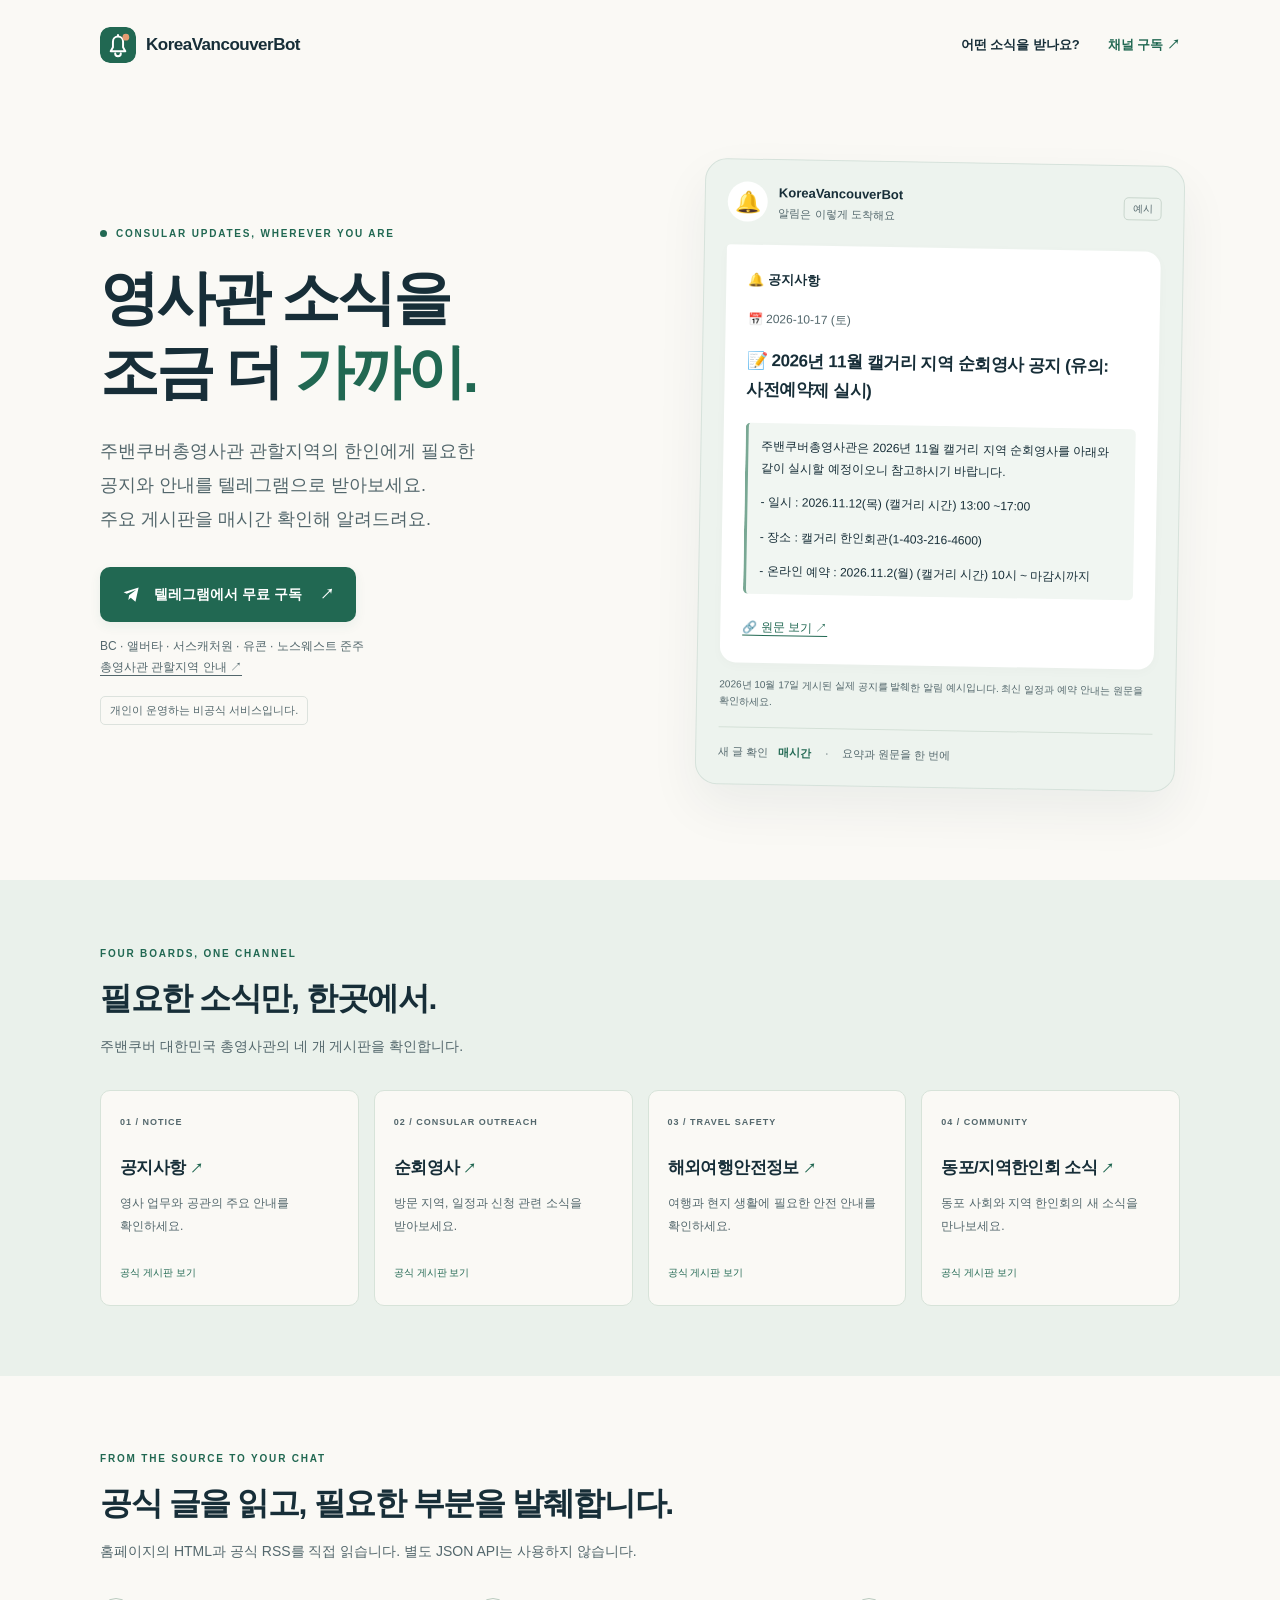
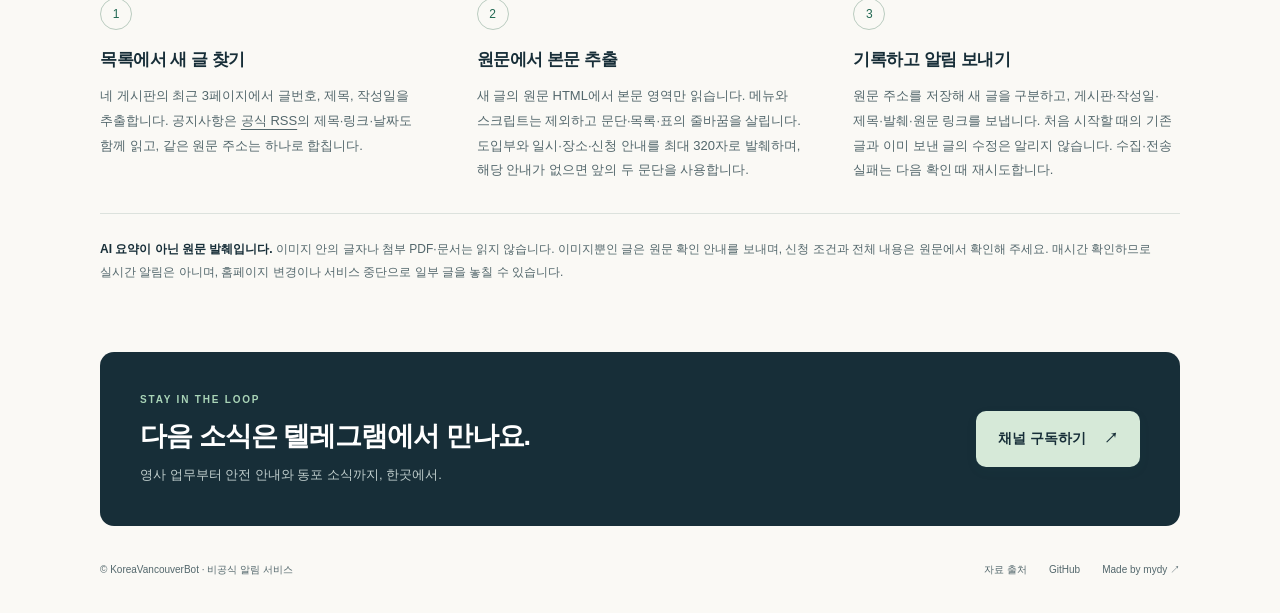
==== site/index.html @ e6610067 "Use November Calgary consular notice as the notification example" ====
<!doctype html>
<html lang="ko">
<head>
  <meta charset="utf-8">
  <meta name="viewport" content="width=device-width, initial-scale=1">
  <meta name="theme-color" content="#172e38">
  <title>밴쿠버 총영사관 새 글 알림 · 텔레그램 무료 구독 | KoreaVancouverBot</title>
  <meta name="description" content="주밴쿠버총영사관 관할지역에 필요한 공지사항, 순회영사, 해외여행안전정보, 동포 소식을 텔레그램으로 받아보세요. 매시간 확인해 원문 발췌와 링크를 보내는 비공식 알림 서비스입니다.">
  <meta property="og:title" content="KoreaVancouverBot — 영사관 소식을 더 가까이">
  <meta property="og:description" content="총영사관의 새 글, 이제 텔레그램으로. 네 개 게시판을 매시간 확인합니다.">
  <meta property="og:type" content="website">
  <meta property="og:site_name" content="KoreaVancouverBot">
  <meta property="og:locale" content="ko_KR">
  <meta property="og:url" content="https://korvanbot.mydy.kr/">
  <meta property="og:image" content="https://korvanbot.mydy.kr/og.png">
  <meta property="og:image:secure_url" content="https://korvanbot.mydy.kr/og.png">
  <meta property="og:image:type" content="image/png">
  <meta property="og:image:width" content="1200">
  <meta property="og:image:height" content="630">
  <meta property="og:image:alt" content="KoreaVancouverBot — 영사관 소식을 조금 더 가까이. 주밴쿠버총영사관 관할지역을 위한 비공식 텔레그램 새 글 알림.">
  <meta name="twitter:card" content="summary_large_image">
  <meta name="twitter:title" content="KoreaVancouverBot — 영사관 소식을 더 가까이">
  <meta name="twitter:description" content="주밴쿠버총영사관 공지사항·순회영사·안전정보·동포 소식. 매시간 확인하는 무료 비공식 텔레그램 알림 서비스입니다.">
  <meta name="twitter:image" content="https://korvanbot.mydy.kr/og.png">
  <meta name="twitter:image:alt" content="영사관 새 글을 텔레그램으로 받아보는 KoreaVancouverBot 소개">
  <meta name="robots" content="index, follow, max-image-preview:large">
  <link rel="canonical" href="https://korvanbot.mydy.kr/">
  <link rel="icon" href="icon.svg" type="image/svg+xml">
  <link rel="stylesheet" href="style.css">
  <script type="application/ld+json">
  {
    "@context": "https://schema.org",
    "@graph": [
      {
        "@type": "WebSite",
        "@id": "https://korvanbot.mydy.kr/#website",
        "url": "https://korvanbot.mydy.kr/",
        "name": "KoreaVancouverBot",
        "alternateName": "밴쿠버 총영사관 새 글 알림",
        "description": "주밴쿠버총영사관 관할지역을 위한 무료 비공식 텔레그램 새 글 알림 서비스",
        "inLanguage": "ko"
      },
      {
        "@type": "WebPage",
        "@id": "https://korvanbot.mydy.kr/#webpage",
        "url": "https://korvanbot.mydy.kr/",
        "name": "밴쿠버 총영사관 새 글 알림 · 텔레그램 무료 구독 | KoreaVancouverBot",
        "description": "공지사항, 순회영사, 해외여행안전정보, 동포/지역한인회 소식을 매시간 확인해 원문 발췌와 링크를 전달하는 비공식 알림 서비스입니다.",
        "isPartOf": {"@id": "https://korvanbot.mydy.kr/#website"},
        "inLanguage": "ko",
        "primaryImageOfPage": {
          "@type": "ImageObject",
          "url": "https://korvanbot.mydy.kr/og.png",
          "width": 1200,
          "height": 630
        }
      }
    ]
  }
  </script>
</head>
<body>
  <a class="skip" href="#main">본문으로 건너뛰기</a>
  <header class="header wrap">
    <a class="brand" href="#" aria-label="KoreaVancouverBot 홈"><img src="icon.svg" alt="" width="36" height="36">KoreaVancouverBot</a>
    <nav aria-label="주 메뉴"><a href="#boards">어떤 소식을 받나요?</a><a class="nav-subscribe" href="https://t.me/korea_vancouver">채널 구독 ↗</a></nav>
  </header>
  <main id="main">
    <section class="hero wrap" aria-labelledby="hero-title">
      <div class="hero-copy">
        <p class="eyebrow"><span class="dot"></span> CONSULAR UPDATES, WHEREVER YOU ARE</p>
        <h1 id="hero-title">영사관 소식을<br>조금 더 <span>가까이.</span></h1>
        <p class="lead">주밴쿠버총영사관 관할지역의 한인에게 필요한<br>공지와 안내를 텔레그램으로 받아보세요.<br>주요 게시판을 매시간 확인해 알려드려요.</p>
        <a class="button" href="https://t.me/korea_vancouver"><svg viewBox="0 0 24 24" aria-hidden="true"><path d="m21 3-4 18-6-5-3 3 1-6 9-7-12 5-4-2Z"/></svg>텔레그램에서 무료 구독 <span aria-hidden="true">↗</span></a>
        <p class="small">BC · 앨버타 · 서스캐처원 · 유콘 · 노스웨스트 준주<br><a href="https://www.mofa.go.kr/ca-ko/wpge/m_5340/contents.do" target="_blank" rel="noopener noreferrer">총영사관 관할지역 안내 ↗</a></p>
        <p class="unofficial">개인이 운영하는 비공식 서비스입니다.</p>
      </div>
      <div class="preview-shell">
        <div class="preview-heading"><span class="channel-icon">🔔</span><div><strong>KoreaVancouverBot</strong><span>알림은 이렇게 도착해요</span></div><span class="example-label">예시</span></div>
        <article class="message" aria-label="실제 공지사항 게시글로 만든 알림 예시">
          <p class="board-label">🔔 공지사항</p>
          <p class="message-date">📅 2026-10-17 (토)</p>
          <h2>📝 2026년 11월 캘거리 지역 순회영사 공지 (유의: 사전예약제 실시)</h2>
          <blockquote><p>주밴쿠버총영사관은 2026년 11월 캘거리 지역 순회영사를 아래와 같이 실시할 예정이오니 참고하시기 바랍니다.</p><p>- 일시 : 2026.11.12(목) (캘거리 시간) 13:00 ~17:00</p><p>- 장소 : 캘거리 한인회관(1-403-216-4600)</p><p>- 온라인 예약 : 2026.11.2(월) (캘거리 시간) 10시 ~ 마감시까지</p></blockquote>
          <a class="example-link" href="https://www.mofa.go.kr/ca-vancouver-ko/brd/m_4585/view.do?seq=1347776&amp;page=1" target="_blank" rel="noopener noreferrer">🔗 원문 보기 ↗</a>
        </article>
        <p class="preview-note">2026년 10월 17일 게시된 실제 공지를 발췌한 알림 예시입니다. 최신 일정과 예약 안내는 원문을 확인하세요.</p>
        <div class="preview-footer"><span>새 글 확인</span><strong>매시간</strong><span class="footer-dot">·</span><span>요약과 원문을 한 번에</span></div>
      </div>
    </section>
    <section class="boards-section" id="boards" aria-labelledby="boards-title">
      <div class="wrap">
        <div class="section-heading"><p class="eyebrow">FOUR BOARDS, ONE CHANNEL</p><h2 id="boards-title">필요한 소식만, 한곳에서.</h2><p>주밴쿠버 대한민국 총영사관의 네 개 게시판을 확인합니다.</p></div>
        <div class="board-grid">
          <a class="board-card" target="_blank" rel="noopener noreferrer" href="https://www.mofa.go.kr/ca-vancouver-ko/brd/m_4585/list.do"><span class="card-number">01 / NOTICE</span><h3>공지사항 <span aria-hidden="true">↗</span></h3><p>영사 업무와 공관의 주요 안내를 확인하세요.</p><span class="source-label">공식 게시판 보기</span></a>
          <a class="board-card" target="_blank" rel="noopener noreferrer" href="https://www.mofa.go.kr/ca-vancouver-ko/brd/m_20174/list.do"><span class="card-number">02 / CONSULAR OUTREACH</span><h3>순회영사 <span aria-hidden="true">↗</span></h3><p>방문 지역, 일정과 신청 관련 소식을 받아보세요.</p><span class="source-label">공식 게시판 보기</span></a>
          <a class="board-card" target="_blank" rel="noopener noreferrer" href="https://www.mofa.go.kr/ca-vancouver-ko/brd/m_27536/list.do"><span class="card-number">03 / TRAVEL SAFETY</span><h3>해외여행안전정보 <span aria-hidden="true">↗</span></h3><p>여행과 현지 생활에 필요한 안전 안내를 확인하세요.</p><span class="source-label">공식 게시판 보기</span></a>
          <a class="board-card" target="_blank" rel="noopener noreferrer" href="https://www.mofa.go.kr/ca-vancouver-ko/brd/m_24795/list.do"><span class="card-number">04 / COMMUNITY</span><h3>동포/지역한인회 소식 <span aria-hidden="true">↗</span></h3><p>동포 사회와 지역 한인회의 새 소식을 만나보세요.</p><span class="source-label">공식 게시판 보기</span></a>
        </div>
      </div>
    </section>
    <section class="how wrap" aria-labelledby="how-title">
      <div class="section-heading"><p class="eyebrow">FROM THE SOURCE TO YOUR CHAT</p><h2 id="how-title">공식 글을 읽고, 필요한 부분을 발췌합니다.</h2><p>홈페이지의 HTML과 공식 RSS를 직접 읽습니다. 별도 JSON API는 사용하지 않습니다.</p></div>
      <div class="steps">
        <article><span class="step-number">1</span><h3>목록에서 새 글 찾기</h3><p>네 게시판의 최근 3페이지에서 글번호, 제목, 작성일을 추출합니다. 공지사항은 <a href="https://www.mofa.go.kr/ca-vancouver-ko/brd/rss.do?brdId=4004" target="_blank" rel="noopener noreferrer">공식 RSS</a>의 제목·링크·날짜도 함께 읽고, 같은 원문 주소는 하나로 합칩니다.</p></article>
        <article><span class="step-number">2</span><h3>원문에서 본문 추출</h3><p>새 글의 원문 HTML에서 본문 영역만 읽습니다. 메뉴와 스크립트는 제외하고 문단·목록·표의 줄바꿈을 살립니다. 도입부와 일시·장소·신청 안내를 최대 320자로 발췌하며, 해당 안내가 없으면 앞의 두 문단을 사용합니다.</p></article>
        <article><span class="step-number">3</span><h3>기록하고 알림 보내기</h3><p>원문 주소를 저장해 새 글을 구분하고, 게시판·작성일·제목·발췌·원문 링크를 보냅니다. 처음 시작할 때의 기존 글과 이미 보낸 글의 수정은 알리지 않습니다. 수집·전송 실패는 다음 확인 때 재시도합니다.</p></article>
      </div>
      <p class="parsing-note"><strong>AI 요약이 아닌 원문 발췌입니다.</strong> 이미지 안의 글자나 첨부 PDF·문서는 읽지 않습니다. 이미지뿐인 글은 원문 확인 안내를 보내며, 신청 조건과 전체 내용은 원문에서 확인해 주세요. 매시간 확인하므로 실시간 알림은 아니며, 홈페이지 변경이나 서비스 중단으로 일부 글을 놓칠 수 있습니다.</p>
    </section>
    <section class="cta wrap"><div><p class="eyebrow">STAY IN THE LOOP</p><h2>다음 소식은 텔레그램에서 만나요.</h2><p>영사 업무부터 안전 안내와 동포 소식까지, 한곳에서.</p></div><a class="button" href="https://t.me/korea_vancouver">채널 구독하기 <span aria-hidden="true">↗</span></a></section>
  </main>
  <footer class="wrap"><span>© KoreaVancouverBot · 비공식 알림 서비스</span><div><a href="https://www.mofa.go.kr/ca-vancouver-ko/index.do">자료 출처</a><a href="https://github.com/yoobato/mydy-korvanbot">GitHub</a><a href="https://mydy.kr/">Made by mydy ↗</a></div></footer>
</body>
</html>
---- site/style.css ----
:root{color-scheme:light;--ink:#172e38;--muted:#53676c;--paper:#faf9f5;--green:#216852;--line:#dce2dd;--mint:#eaf1eb}*{box-sizing:border-box}html{scroll-behavior:smooth;scroll-padding-top:30px}body{margin:0;background:var(--paper);color:var(--ink);font-family:-apple-system,BlinkMacSystemFont,"Segoe UI","Noto Sans KR",sans-serif;line-height:1.7;word-break:keep-all}a{color:inherit;text-underline-offset:4px}a:focus-visible,summary:focus-visible{outline:3px solid #247d62;outline-offset:6px}.wrap{max-width:1160px;margin:auto;padding-left:40px;padding-right:40px}.skip{position:absolute;top:-100px;left:16px;z-index:10;background:white;padding:12px}.skip:focus{top:12px}.header{display:flex;align-items:center;justify-content:space-between;padding-top:27px;padding-bottom:27px;gap:20px}.brand{display:flex;align-items:center;gap:10px;text-decoration:none;font-weight:750;font-size:17px;letter-spacing:-.5px}.brand img{border-radius:10px}nav{display:flex;gap:28px;font-size:13px;font-weight:600}nav a{text-decoration:none}.nav-subscribe{color:var(--green)}.hero{display:grid;grid-template-columns:1.1fr 1fr;gap:72px;align-items:center;padding-top:72px;padding-bottom:92px}.eyebrow{font-size:10px;letter-spacing:1.8px;font-weight:750;color:var(--green);margin:0 0 19px;display:flex;align-items:center;gap:9px}.dot{width:7px;height:7px;border-radius:50%;background:var(--green)}h1{font-size:clamp(40px,4.6vw,60px);letter-spacing:-3px;line-height:1.25;margin:0 0 26px;font-weight:780}h1 span{color:var(--green)}.lead{font-size:18px;line-height:1.9;color:var(--muted);margin:0 0 30px}.button{display:inline-flex;align-items:center;justify-content:center;gap:13px;background:var(--green);color:white;border-radius:10px;padding:16px 22px;text-decoration:none;font-size:14px;font-weight:700;box-shadow:0 4px 12px #21685212;transition:background .2s,transform .2s}.button:hover{background:#174e3d;transform:translateY(-2px)}.button svg{width:19px;height:19px;fill:white}.button>span{margin-left:5px}.small{font-size:12px;color:var(--muted);margin:14px 0 18px}.unofficial{font-size:11px;color:var(--muted);display:inline-block;border:1px solid var(--line);border-radius:5px;padding:4px 9px;margin:0}.preview-shell{border:1px solid #d6e2db;background:#edf3ee;border-radius:22px;padding:22px;box-shadow:0 22px 50px #172e3810;transform:rotate(1deg)}.preview-heading{display:flex;align-items:center;gap:11px;margin-bottom:22px;font-size:13px}.channel-icon{display:grid;place-items:center;background:white;border-radius:50%;width:40px;height:40px;font-size:21px}.preview-heading strong{display:block}.preview-heading div>span{display:block;font-size:11px;color:var(--muted)}.example-label{margin-left:auto;border:1px solid #c9d6cd;padding:2px 8px;border-radius:5px;color:var(--muted);font-size:10px}.message{background:white;border-radius:4px 16px 16px 16px;padding:24px 22px;box-shadow:0 3px 12px #172e3806}.message p{margin:0}.board-label{font-weight:700;font-size:13px}.message .message-date{font-size:12px;margin-top:18px;color:var(--muted)}.message h2{font-size:17px;margin:18px 0;letter-spacing:-.5px}.message blockquote{border-left:3px solid #79a894;background:#f1f6f2;border-radius:5px;padding:12px 13px;margin:0 0 18px;font-size:12px;line-height:1.85}.message blockquote p+p{margin-top:12px}.example-link{font-size:12px;color:#216852}.preview-note{font-size:10px;color:var(--muted);margin:13px 0 17px;line-height:1.7}.preview-footer{border-top:1px solid #d4e0d7;padding-top:15px;display:flex;gap:10px;font-size:11px;align-items:center;color:var(--muted)}.preview-footer strong{color:var(--green)}.footer-dot{margin:0 4px}.boards-section{background:var(--mint);padding:65px 0 70px}.section-heading h2{font-size:32px;letter-spacing:-1.4px;line-height:1.4;margin:0 0 14px}.section-heading>p:last-child:not(.eyebrow){font-size:14px;color:var(--muted);margin:0}.section-heading .eyebrow{margin-bottom:14px}.board-grid{display:grid;grid-template-columns:repeat(4,1fr);gap:15px;margin-top:32px}.board-card{padding:24px 19px;background:var(--paper);border:1px solid #d7e3d9;border-radius:10px;text-decoration:none;display:flex;flex-direction:column;transition:transform .2s,border-color .2s}.board-card:hover{transform:translateY(-3px);border-color:#7fa58d}.card-number{font-size:9px;letter-spacing:1px;font-weight:700;color:var(--muted)}.board-card h3{font-size:17px;margin:24px 0 12px;letter-spacing:-.6px;line-height:1.5}.board-card h3 span{font-size:13px;color:var(--green);white-space:nowrap}.board-card p{font-size:12px;line-height:1.9;color:var(--muted);margin:0 0 26px}.source-label{font-size:10px;color:var(--green);margin-top:auto}.how{padding-top:74px;padding-bottom:68px}.steps{display:grid;grid-template-columns:repeat(3,1fr);gap:50px;margin-top:35px}.step-number{display:grid;place-items:center;border:1px solid #baccc0;border-radius:50%;width:32px;height:32px;font-size:12px;color:var(--green)}.steps h3{font-size:17px;margin:16px 0 9px;letter-spacing:-.5px}.steps p{font-size:13px;color:var(--muted);margin:0;line-height:1.9}.parsing-note{font-size:12px;color:var(--muted);line-height:1.9;border-top:1px solid var(--line);padding-top:24px;margin:30px 0 0}.parsing-note strong{color:var(--ink)}.cta{display:flex;justify-content:space-between;align-items:center;gap:30px;background:var(--ink);border-radius:14px;color:white;padding-top:39px;padding-bottom:39px;max-width:1080px}.cta .eyebrow{color:#a9d4b7;margin-bottom:10px}.cta h2{font-size:27px;letter-spacing:-1px;margin:0 0 9px;line-height:1.4}.cta p:last-child{color:#c0cecd;font-size:13px;margin:0}.cta .button{background:#d6e9d8;color:var(--ink);flex-shrink:0}.cta .button:hover{background:#e7f3e9}footer{display:flex;justify-content:space-between;gap:20px;padding-top:35px;padding-bottom:35px;font-size:10px;color:var(--muted)}footer div{display:flex;gap:22px}footer a{text-decoration:none}@media(max-width:1000px){.hero{gap:35px}.wrap{padding-left:28px;padding-right:28px}.board-grid{grid-template-columns:repeat(2,1fr)}.board-card{padding:24px}.board-card h3{margin-top:18px}.board-card p{margin-bottom:18px}.cta{margin:0 28px}.eyebrow{letter-spacing:1px}}@media(max-width:700px){.header{padding-top:20px;padding-bottom:20px}.brand{font-size:14px;gap:8px}.brand img{width:30px;height:30px}nav a:first-child{display:none}nav{font-size:12px}.hero{grid-template-columns:1fr;gap:42px;padding-top:35px;padding-bottom:52px}h1{font-size:46px;letter-spacing:-2px}.hero .eyebrow{font-size:9px}.lead{font-size:16px}.preview-shell{transform:none;max-width:430px;width:100%;justify-self:center}.section-heading h2{font-size:27px}.boards-section{padding-top:45px;padding-bottom:45px}.board-grid{gap:12px}.board-card{padding:20px 15px}.card-number{font-size:8px;letter-spacing:.4px}.board-card h3{font-size:16px}.steps{grid-template-columns:1fr;gap:28px;margin-top:28px}.steps article{position:relative;padding-left:50px}.step-number{position:absolute;left:0;top:3px}.steps h3{margin-top:0}.how{padding-top:50px;padding-bottom:44px}.cta{flex-direction:column;align-items:flex-start;padding:28px;gap:25px}.cta h2{font-size:23px}footer{flex-direction:column;gap:12px}}@media(max-width:380px){.wrap{padding-left:20px;padding-right:20px}.hero .eyebrow{font-size:8px}.brand{font-size:13px}h1{font-size:41px}.board-grid{grid-template-columns:1fr}.preview-shell{padding:16px}.preview-footer{gap:7px;font-size:10px}.cta{margin-left:20px;margin-right:20px}}@media(prefers-reduced-motion:reduce){html{scroll-behavior:auto}*{transition:none!important}}
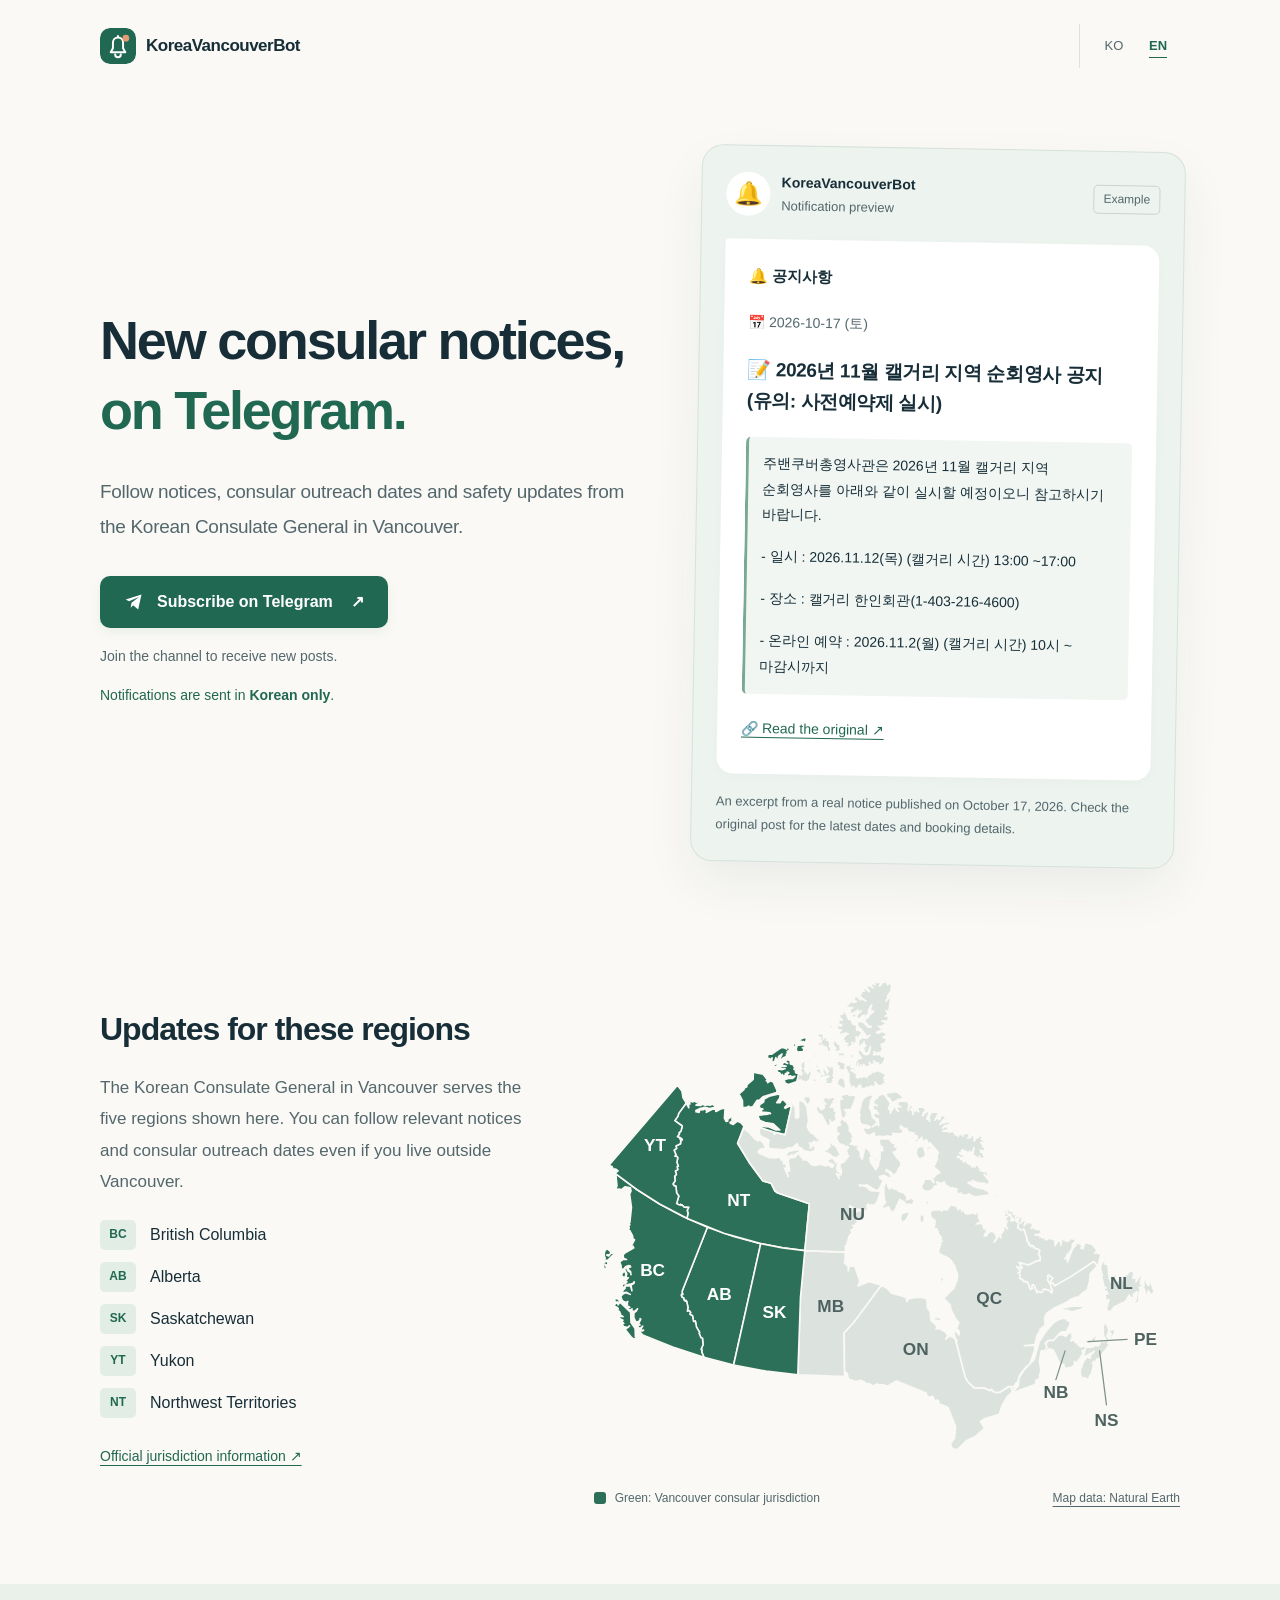
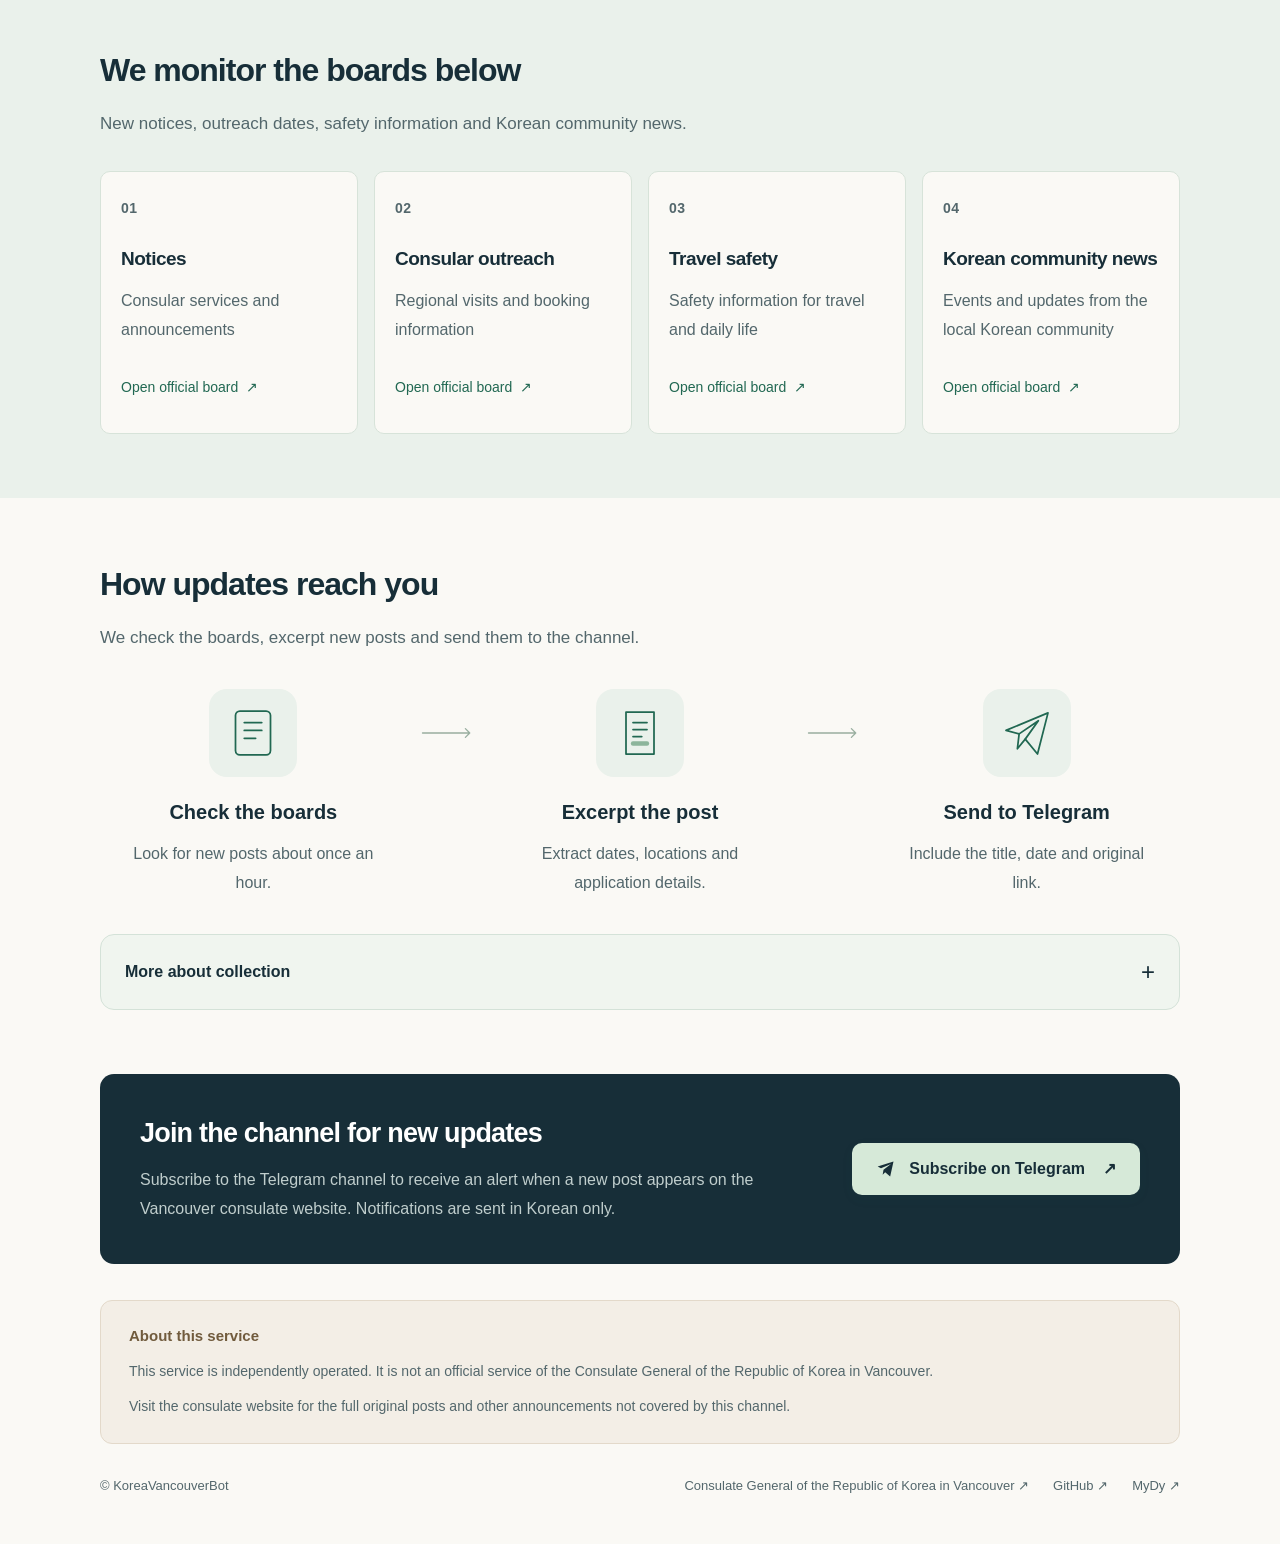
==== commit 0f6793bf: "Detect edited notices and publish bilingual site refresh" ====
--- a/site/index.html
+++ b/site/index.html
@@ -3,113 +3,55 @@
 <head>
   <meta charset="utf-8">
   <meta name="viewport" content="width=device-width, initial-scale=1">
-  <meta name="theme-color" content="#172e38">
-  <title>밴쿠버 총영사관 새 글 알림 · 텔레그램 무료 구독 | KoreaVancouverBot</title>
-  <meta name="description" content="주밴쿠버총영사관 관할지역에 필요한 공지사항, 순회영사, 해외여행안전정보, 동포 소식을 텔레그램으로 받아보세요. 매시간 확인해 원문 발췌와 링크를 보내는 비공식 알림 서비스입니다.">
-  <meta property="og:title" content="KoreaVancouverBot — 영사관 소식을 더 가까이">
-  <meta property="og:description" content="총영사관의 새 글, 이제 텔레그램으로. 네 개 게시판을 매시간 확인합니다.">
+  <meta name="theme-color" content="#faf9f5">
+  <title>밴쿠버 영사관 새 소식 알림 | KoreaVancouverBot</title>
+  <meta name="description" content="주밴쿠버총영사관의 공지, 순회영사 일정, 안전 안내와 동포 소식을 텔레그램으로 받아보세요. 네 개 게시판의 새 글을 확인합니다.">
+  <meta name="robots" content="index, follow, max-image-preview:large">
+  <link rel="canonical" href="https://korvanbot.mydy.kr/">
+  <link rel="alternate" hreflang="ko" href="https://korvanbot.mydy.kr/">
+  <link rel="alternate" hreflang="en" href="https://korvanbot.mydy.kr/en/">
+  <link rel="alternate" hreflang="x-default" href="https://korvanbot.mydy.kr/">
+  <meta property="og:title" content="밴쿠버 영사관 새 소식 알림 | KoreaVancouverBot">
+  <meta property="og:description" content="주밴쿠버총영사관의 공지, 순회영사 일정, 안전 안내와 동포 소식을 텔레그램으로 받아보세요. 네 개 게시판의 새 글을 확인합니다.">
   <meta property="og:type" content="website">
   <meta property="og:site_name" content="KoreaVancouverBot">
   <meta property="og:locale" content="ko_KR">
+  <meta property="og:locale:alternate" content="en_CA">
   <meta property="og:url" content="https://korvanbot.mydy.kr/">
   <meta property="og:image" content="https://korvanbot.mydy.kr/og.png">
   <meta property="og:image:secure_url" content="https://korvanbot.mydy.kr/og.png">
   <meta property="og:image:type" content="image/png">
   <meta property="og:image:width" content="1200">
   <meta property="og:image:height" content="630">
-  <meta property="og:image:alt" content="KoreaVancouverBot — 영사관 소식을 조금 더 가까이. 주밴쿠버총영사관 관할지역을 위한 비공식 텔레그램 새 글 알림.">
+  <meta property="og:image:alt" content="KoreaVancouverBot — Telegram updates from the Korean Consulate General in Vancouver">
   <meta name="twitter:card" content="summary_large_image">
-  <meta name="twitter:title" content="KoreaVancouverBot — 영사관 소식을 더 가까이">
-  <meta name="twitter:description" content="주밴쿠버총영사관 공지사항·순회영사·안전정보·동포 소식. 매시간 확인하는 무료 비공식 텔레그램 알림 서비스입니다.">
+  <meta name="twitter:title" content="밴쿠버 영사관 새 소식 알림 | KoreaVancouverBot">
+  <meta name="twitter:description" content="주밴쿠버총영사관의 공지, 순회영사 일정, 안전 안내와 동포 소식을 텔레그램으로 받아보세요. 네 개 게시판의 새 글을 확인합니다.">
   <meta name="twitter:image" content="https://korvanbot.mydy.kr/og.png">
-  <meta name="twitter:image:alt" content="영사관 새 글을 텔레그램으로 받아보는 KoreaVancouverBot 소개">
-  <meta name="robots" content="index, follow, max-image-preview:large">
-  <link rel="canonical" href="https://korvanbot.mydy.kr/">
+  <meta name="twitter:image:alt" content="KoreaVancouverBot Telegram notifications">
   <link rel="icon" href="icon.svg" type="image/svg+xml">
+  <script src="site.js"></script>
   <link rel="stylesheet" href="style.css">
-  <script type="application/ld+json">
-  {
-    "@context": "https://schema.org",
-    "@graph": [
-      {
-        "@type": "WebSite",
-        "@id": "https://korvanbot.mydy.kr/#website",
-        "url": "https://korvanbot.mydy.kr/",
-        "name": "KoreaVancouverBot",
-        "alternateName": "밴쿠버 총영사관 새 글 알림",
-        "description": "주밴쿠버총영사관 관할지역을 위한 무료 비공식 텔레그램 새 글 알림 서비스",
-        "inLanguage": "ko"
-      },
-      {
-        "@type": "WebPage",
-        "@id": "https://korvanbot.mydy.kr/#webpage",
-        "url": "https://korvanbot.mydy.kr/",
-        "name": "밴쿠버 총영사관 새 글 알림 · 텔레그램 무료 구독 | KoreaVancouverBot",
-        "description": "공지사항, 순회영사, 해외여행안전정보, 동포/지역한인회 소식을 매시간 확인해 원문 발췌와 링크를 전달하는 비공식 알림 서비스입니다.",
-        "isPartOf": {"@id": "https://korvanbot.mydy.kr/#website"},
-        "inLanguage": "ko",
-        "primaryImageOfPage": {
-          "@type": "ImageObject",
-          "url": "https://korvanbot.mydy.kr/og.png",
-          "width": 1200,
-          "height": 630
-        }
-      }
-    ]
-  }
-  </script>
+  <script type="application/ld+json">{"@context": "https://schema.org", "@graph": [{"@type": "WebSite", "@id": "https://korvanbot.mydy.kr/#website", "url": "https://korvanbot.mydy.kr/", "name": "KoreaVancouverBot", "inLanguage": ["ko", "en"]}, {"@type": "WebPage", "@id": "https://korvanbot.mydy.kr/#webpage", "url": "https://korvanbot.mydy.kr/", "name": "밴쿠버 영사관 새 소식 알림 | KoreaVancouverBot", "description": "주밴쿠버총영사관의 공지, 순회영사 일정, 안전 안내와 동포 소식을 텔레그램으로 받아보세요. 네 개 게시판의 새 글을 확인합니다.", "inLanguage": "ko", "isPartOf": {"@id": "https://korvanbot.mydy.kr/#website"}, "primaryImageOfPage": {"@type": "ImageObject", "url": "https://korvanbot.mydy.kr/og.png", "width": 1200, "height": 630}}]}</script>
 </head>
 <body>
   <a class="skip" href="#main">본문으로 건너뛰기</a>
-  <header class="header wrap">
-    <a class="brand" href="#" aria-label="KoreaVancouverBot 홈"><img src="icon.svg" alt="" width="36" height="36">KoreaVancouverBot</a>
-    <nav aria-label="주 메뉴"><a href="#boards">어떤 소식을 받나요?</a><a class="nav-subscribe" href="https://t.me/korea_vancouver">채널 구독 ↗</a></nav>
-  </header>
+  <header class="header wrap"><a class="brand" href="#main"><img src="icon.svg" alt="" width="36" height="36">KoreaVancouverBot</a><div class="language-switch" role="group" aria-label="언어 선택"><a href="?lang=ko" lang="ko" hreflang="ko" aria-label="한국어" aria-current="page">KO</a><a href="en/?lang=en" lang="en" hreflang="en" aria-label="English" >EN</a></div></header>
   <main id="main">
     <section class="hero wrap" aria-labelledby="hero-title">
-      <div class="hero-copy">
-        <p class="eyebrow"><span class="dot"></span> CONSULAR UPDATES, WHEREVER YOU ARE</p>
-        <h1 id="hero-title">영사관 소식을<br>조금 더 <span>가까이.</span></h1>
-        <p class="lead">주밴쿠버총영사관 관할지역의 한인에게 필요한<br>공지와 안내를 텔레그램으로 받아보세요.<br>주요 게시판을 매시간 확인해 알려드려요.</p>
-        <a class="button" href="https://t.me/korea_vancouver"><svg viewBox="0 0 24 24" aria-hidden="true"><path d="m21 3-4 18-6-5-3 3 1-6 9-7-12 5-4-2Z"/></svg>텔레그램에서 무료 구독 <span aria-hidden="true">↗</span></a>
-        <p class="small">BC · 앨버타 · 서스캐처원 · 유콘 · 노스웨스트 준주<br><a href="https://www.mofa.go.kr/ca-ko/wpge/m_5340/contents.do" target="_blank" rel="noopener noreferrer">총영사관 관할지역 안내 ↗</a></p>
-        <p class="unofficial">개인이 운영하는 비공식 서비스입니다.</p>
-      </div>
-      <div class="preview-shell">
-        <div class="preview-heading"><span class="channel-icon">🔔</span><div><strong>KoreaVancouverBot</strong><span>알림은 이렇게 도착해요</span></div><span class="example-label">예시</span></div>
-        <article class="message" aria-label="실제 공지사항 게시글로 만든 알림 예시">
-          <p class="board-label">🔔 공지사항</p>
-          <p class="message-date">📅 2026-10-17 (토)</p>
+      <div class="hero-copy"><h1 id="hero-title">밴쿠버 영사관<br><span>새 소식 알림</span></h1><p class="lead">공지와 순회영사 일정 등 새로 올라온 글을<br>텔레그램에서 확인하세요.</p><a class="button" href="https://t.me/korea_vancouver"><svg viewBox="0 0 24 24" aria-hidden="true"><path d="m21 3-4 18-6-5-3 3 1-6 9-7-12 5-4-2Z"/></svg>텔레그램 채널 구독 <span aria-hidden="true">↗</span></a><p class="small">채널에 참여하면 이후 올라오는 새 글을 받아볼 수 있어요.</p></div>
+      <div class="preview-shell"><div class="preview-heading"><span class="channel-icon" aria-hidden="true">🔔</span><div><strong>KoreaVancouverBot</strong><span>알림 예시</span></div><span class="example-label">예시</span></div><article class="message" lang="ko" aria-label="한국어 알림 예시">
+          <p class="board-label">🔔 공지사항</p><p class="message-date">📅 2026-10-17 (토)</p>
           <h2>📝 2026년 11월 캘거리 지역 순회영사 공지 (유의: 사전예약제 실시)</h2>
           <blockquote><p>주밴쿠버총영사관은 2026년 11월 캘거리 지역 순회영사를 아래와 같이 실시할 예정이오니 참고하시기 바랍니다.</p><p>- 일시 : 2026.11.12(목) (캘거리 시간) 13:00 ~17:00</p><p>- 장소 : 캘거리 한인회관(1-403-216-4600)</p><p>- 온라인 예약 : 2026.11.2(월) (캘거리 시간) 10시 ~ 마감시까지</p></blockquote>
-          <a class="example-link" href="https://www.mofa.go.kr/ca-vancouver-ko/brd/m_4585/view.do?seq=1347776&amp;page=1" target="_blank" rel="noopener noreferrer">🔗 원문 보기 ↗</a>
-        </article>
-        <p class="preview-note">2026년 10월 17일 게시된 실제 공지를 발췌한 알림 예시입니다. 최신 일정과 예약 안내는 원문을 확인하세요.</p>
-        <div class="preview-footer"><span>새 글 확인</span><strong>매시간</strong><span class="footer-dot">·</span><span>요약과 원문을 한 번에</span></div>
-      </div>
+          <a class="example-link" lang="ko" href="https://www.mofa.go.kr/ca-vancouver-ko/brd/m_4585/view.do?seq=1347776&amp;page=1" target="_blank" rel="noopener noreferrer">🔗 원문 보기 ↗</a>
+        </article><p class="preview-note">2026년 10월 17일에 올라온 실제 공지를 발췌했습니다. 최신 일정과 예약 안내는 원문을 확인해 주세요.</p></div>
     </section>
-    <section class="boards-section" id="boards" aria-labelledby="boards-title">
-      <div class="wrap">
-        <div class="section-heading"><p class="eyebrow">FOUR BOARDS, ONE CHANNEL</p><h2 id="boards-title">필요한 소식만, 한곳에서.</h2><p>주밴쿠버 대한민국 총영사관의 네 개 게시판을 확인합니다.</p></div>
-        <div class="board-grid">
-          <a class="board-card" target="_blank" rel="noopener noreferrer" href="https://www.mofa.go.kr/ca-vancouver-ko/brd/m_4585/list.do"><span class="card-number">01 / NOTICE</span><h3>공지사항 <span aria-hidden="true">↗</span></h3><p>영사 업무와 공관의 주요 안내를 확인하세요.</p><span class="source-label">공식 게시판 보기</span></a>
-          <a class="board-card" target="_blank" rel="noopener noreferrer" href="https://www.mofa.go.kr/ca-vancouver-ko/brd/m_20174/list.do"><span class="card-number">02 / CONSULAR OUTREACH</span><h3>순회영사 <span aria-hidden="true">↗</span></h3><p>방문 지역, 일정과 신청 관련 소식을 받아보세요.</p><span class="source-label">공식 게시판 보기</span></a>
-          <a class="board-card" target="_blank" rel="noopener noreferrer" href="https://www.mofa.go.kr/ca-vancouver-ko/brd/m_27536/list.do"><span class="card-number">03 / TRAVEL SAFETY</span><h3>해외여행안전정보 <span aria-hidden="true">↗</span></h3><p>여행과 현지 생활에 필요한 안전 안내를 확인하세요.</p><span class="source-label">공식 게시판 보기</span></a>
-          <a class="board-card" target="_blank" rel="noopener noreferrer" href="https://www.mofa.go.kr/ca-vancouver-ko/brd/m_24795/list.do"><span class="card-number">04 / COMMUNITY</span><h3>동포/지역한인회 소식 <span aria-hidden="true">↗</span></h3><p>동포 사회와 지역 한인회의 새 소식을 만나보세요.</p><span class="source-label">공식 게시판 보기</span></a>
-        </div>
-      </div>
-    </section>
-    <section class="how wrap" aria-labelledby="how-title">
-      <div class="section-heading"><p class="eyebrow">FROM THE SOURCE TO YOUR CHAT</p><h2 id="how-title">공식 글을 읽고, 필요한 부분을 발췌합니다.</h2><p>홈페이지의 HTML과 공식 RSS를 직접 읽습니다. 별도 JSON API는 사용하지 않습니다.</p></div>
-      <div class="steps">
-        <article><span class="step-number">1</span><h3>목록에서 새 글 찾기</h3><p>네 게시판의 최근 3페이지에서 글번호, 제목, 작성일을 추출합니다. 공지사항은 <a href="https://www.mofa.go.kr/ca-vancouver-ko/brd/rss.do?brdId=4004" target="_blank" rel="noopener noreferrer">공식 RSS</a>의 제목·링크·날짜도 함께 읽고, 같은 원문 주소는 하나로 합칩니다.</p></article>
-        <article><span class="step-number">2</span><h3>원문에서 본문 추출</h3><p>새 글의 원문 HTML에서 본문 영역만 읽습니다. 메뉴와 스크립트는 제외하고 문단·목록·표의 줄바꿈을 살립니다. 도입부와 일시·장소·신청 안내를 최대 320자로 발췌하며, 해당 안내가 없으면 앞의 두 문단을 사용합니다.</p></article>
-        <article><span class="step-number">3</span><h3>기록하고 알림 보내기</h3><p>원문 주소를 저장해 새 글을 구분하고, 게시판·작성일·제목·발췌·원문 링크를 보냅니다. 처음 시작할 때의 기존 글과 이미 보낸 글의 수정은 알리지 않습니다. 수집·전송 실패는 다음 확인 때 재시도합니다.</p></article>
-      </div>
-      <p class="parsing-note"><strong>AI 요약이 아닌 원문 발췌입니다.</strong> 이미지 안의 글자나 첨부 PDF·문서는 읽지 않습니다. 이미지뿐인 글은 원문 확인 안내를 보내며, 신청 조건과 전체 내용은 원문에서 확인해 주세요. 매시간 확인하므로 실시간 알림은 아니며, 홈페이지 변경이나 서비스 중단으로 일부 글을 놓칠 수 있습니다.</p>
-    </section>
-    <section class="cta wrap"><div><p class="eyebrow">STAY IN THE LOOP</p><h2>다음 소식은 텔레그램에서 만나요.</h2><p>영사 업무부터 안전 안내와 동포 소식까지, 한곳에서.</p></div><a class="button" href="https://t.me/korea_vancouver">채널 구독하기 <span aria-hidden="true">↗</span></a></section>
+    <section class="coverage wrap reveal" id="coverage" aria-labelledby="coverage-title"><div class="coverage-copy"><h2 id="coverage-title">이 지역의 소식을 안내해요</h2><p>주밴쿠버총영사관은 아래 다섯 지역을 관할합니다. 밴쿠버 외 지역에 거주하셔도 필요한 공지와 순회영사 일정을 받아보실 수 있어요.</p><ul class="region-list"><li><span class="region-code">BC</span><span>브리티시컬럼비아</span></li><li><span class="region-code">AB</span><span>알버타</span></li><li><span class="region-code">SK</span><span>서스캐처원</span></li><li><span class="region-code">YT</span><span>유콘</span></li><li><span class="region-code">NT</span><span>노스웨스트 준주</span></li></ul><a class="inline-link" href="https://www.mofa.go.kr/ca-ko/wpge/m_5340/contents.do" target="_blank" rel="noopener noreferrer">공식 관할지역 안내 ↗</a></div><figure class="coverage-map"><img src="canada-jurisdiction.svg" width="510" height="438" alt="캐나다 지도에서 주밴쿠버총영사관 관할지역인 브리티시컬럼비아, 알버타, 서스캐처원, 유콘, 노스웨스트 준주가 초록색으로 표시돼 있습니다." loading="lazy"><figcaption><span class="map-legend"><span aria-hidden="true"></span>초록색 : 밴쿠버 영사관 관할지</span><a href="https://www.naturalearthdata.com/" target="_blank" rel="noopener noreferrer">지도 데이터: Natural Earth</a></figcaption></figure></section>
+    <section class="boards-section" id="boards" aria-labelledby="boards-title"><div class="wrap"><div class="section-heading"><h2 id="boards-title">아래의 게시판을 확인합니다.</h2><p>공지, 순회영사 일정, 안전 안내와 지역 소식을 모니터링합니다.</p></div><div class="board-grid"><a class="board-card reveal" href="https://www.mofa.go.kr/ca-vancouver-ko/brd/m_4585/list.do" target="_blank" rel="noopener noreferrer"><span class="card-number" aria-hidden="true">01</span><h3>공지사항</h3><p>영사 업무와 공관의 주요 안내</p><span class="source-label">공식 게시판 보기 <span aria-hidden="true">↗</span></span></a><a class="board-card reveal" href="https://www.mofa.go.kr/ca-vancouver-ko/brd/m_20174/list.do" target="_blank" rel="noopener noreferrer"><span class="card-number" aria-hidden="true">02</span><h3>순회영사</h3><p>지역별 방문 일정과 사전 예약 안내</p><span class="source-label">공식 게시판 보기 <span aria-hidden="true">↗</span></span></a><a class="board-card reveal" href="https://www.mofa.go.kr/ca-vancouver-ko/brd/m_27536/list.do" target="_blank" rel="noopener noreferrer"><span class="card-number" aria-hidden="true">03</span><h3>해외여행안전정보</h3><p>여행과 현지 생활에 필요한 안전 정보</p><span class="source-label">공식 게시판 보기 <span aria-hidden="true">↗</span></span></a><a class="board-card reveal" href="https://www.mofa.go.kr/ca-vancouver-ko/brd/m_24795/list.do" target="_blank" rel="noopener noreferrer"><span class="card-number" aria-hidden="true">04</span><h3>동포/지역한인회 소식</h3><p>관할지역 한인 사회의 행사와 소식</p><span class="source-label">공식 게시판 보기 <span aria-hidden="true">↗</span></span></a></div></div></section>
+    <section class="how wrap reveal" aria-labelledby="how-title"><div class="section-heading"><h2 id="how-title">새 글은 이렇게 전해드려요</h2><p>게시판을 확인하고, 새로 올라온 글의 내용을 발췌해 채널로 보냅니다.</p></div><div class="process-track"><article class="flow-step"><svg viewBox="0 0 64 64" aria-hidden="true"><rect x="12" y="7" width="40" height="50" rx="5"/><path d="M22 20h20M22 29h20M22 38h13"/></svg><h3>게시판 확인</h3><p>약 1시간 간격으로 새 글을 확인해요.</p></article><div class="flow-connector" aria-hidden="true"><svg viewBox="0 0 64 20"><path d="M4 10h54m-5-5 5 5-5 5"/><circle class="flow-bead" cx="4" cy="10" r="3"/></svg></div><article class="flow-step"><svg viewBox="0 0 64 64" aria-hidden="true"><path d="M16 8h32v48H16zM24 20h16M24 28h16M24 36h10"/><path class="highlight-stroke" d="M24 44h16"/></svg><h3>본문 발췌</h3><p>일정·장소·신청 안내 등을 발췌해요.</p></article><div class="flow-connector" aria-hidden="true"><svg viewBox="0 0 64 20"><path d="M4 10h54m-5-5 5 5-5 5"/><circle class="flow-bead" cx="4" cy="10" r="3"/></svg></div><article class="flow-step"><svg viewBox="0 0 64 64" aria-hidden="true"><path d="m8 29 48-20-12 47-14-17-9 11 2-17Z"/><path d="m23 33 22-15-15 21"/></svg><h3>채널로 전달</h3><p>제목·작성일·원문 링크를 함께 보내요.</p></article></div><details class="technical-details"><summary>수집 방식 자세히 보기<span aria-hidden="true">+</span></summary><div class="technical-content"><div class="collection-overview"><section><span class="detail-label">읽는 자료</span><h3>공식 게시판과 RSS</h3><p>각 게시판의 최근 3페이지를 확인합니다. 공지사항은 공식 RSS도 함께 읽어 새 글을 찾습니다.</p></section><section><span class="detail-label">알림에 담는 내용</span><h3>원문에서 최대 320자 발췌</h3><p>첫 문단과 일시·장소·신청 안내를 발췌합니다. 해당 안내가 없으면 앞의 두 문단을 사용하며, AI로 내용을 새로 쓰지는 않습니다.</p></section></div><section class="source-panel"><h3>읽는 주소</h3><p>아래 목록에서 새 글을 찾은 뒤, 각 게시글의 원문 페이지를 읽습니다.</p><ul class="source-list"><li><span class="source-type">HTML</span><a href="https://overseas.mofa.go.kr/ca-vancouver-ko/brd/m_4585/list.do" target="_blank" rel="noopener noreferrer"><strong>공지사항 <span aria-hidden="true">↗</span></strong><span class="source-url">https://overseas.mofa.go.kr/ca-vancouver-ko/brd/m_4585/list.do</span></a></li><li><span class="source-type">HTML</span><a href="https://overseas.mofa.go.kr/ca-vancouver-ko/brd/m_20174/list.do" target="_blank" rel="noopener noreferrer"><strong>순회영사 <span aria-hidden="true">↗</span></strong><span class="source-url">https://overseas.mofa.go.kr/ca-vancouver-ko/brd/m_20174/list.do</span></a></li><li><span class="source-type">HTML</span><a href="https://overseas.mofa.go.kr/ca-vancouver-ko/brd/m_27536/list.do" target="_blank" rel="noopener noreferrer"><strong>해외여행안전정보 <span aria-hidden="true">↗</span></strong><span class="source-url">https://overseas.mofa.go.kr/ca-vancouver-ko/brd/m_27536/list.do</span></a></li><li><span class="source-type">HTML</span><a href="https://overseas.mofa.go.kr/ca-vancouver-ko/brd/m_24795/list.do" target="_blank" rel="noopener noreferrer"><strong>동포/지역한인회 소식 <span aria-hidden="true">↗</span></strong><span class="source-url">https://overseas.mofa.go.kr/ca-vancouver-ko/brd/m_24795/list.do</span></a></li><li><span class="source-type">RSS</span><a href="https://overseas.mofa.go.kr/ca-vancouver-ko/brd/rss.do?brdId=4004" target="_blank" rel="noopener noreferrer"><strong>공지사항 RSS <span aria-hidden="true">↗</span></strong><span class="source-url">https://overseas.mofa.go.kr/ca-vancouver-ko/brd/rss.do?brdId=4004</span></a></li></ul><p class="source-footnote">원문 주소 형식: <code>…/brd/게시판ID/view.do?seq=글번호</code></p></section><section class="delivery-notes"><h3>알림을 받을 때 알아두세요</h3><dl><div><dt>새 글과 수정된 글</dt><dd>처음 확인한 기존 글은 보내지 않고, 이후 새로 발견한 글부터 알려드립니다. 제목이나 본문이 바뀌면 ‘📝 게시글 수정’ 알림을 따로 보내드립니다. 수정 여부를 처음 확인하는 글은 현재 내용을 기준으로 저장합니다.</dd></div><div><dt>오류가 발생하면</dt><dd>게시글 수집이나 알림 전송에 실패하면 다음 확인 주기에 다시 시도합니다.</dd></div><div><dt>확인 주기</dt><dd>게시판 확인을 마치면 60분 뒤에 다시 확인합니다. 최근 목록의 글은 매번 수정 여부도 확인하고, 목록에서 벗어난 저장된 글은 하루 한 번 다시 읽습니다. 게시 시점과 알림 시점에는 차이가 있을 수 있어요. 홈페이지 연결이 끊기거나 구조가 바뀌면 알림이 늦어지거나 일부 글을 놓칠 수 있습니다.</dd></div><div><dt>이미지와 첨부파일</dt><dd>이미지 속 글자와 첨부 PDF·문서는 읽지 않습니다. 같은 주소의 이미지·파일 내용만 바뀐 경우나 별도 첨부파일의 변경은 감지하지 못합니다. 이미지뿐인 글은 원문 확인 안내를 보내드리니, 자세한 내용은 원문을 확인해 주세요.</dd></div></dl></section><a class="inline-link" href="https://github.com/yoobato/mydy-korvanbot" target="_blank" rel="noopener noreferrer">코드와 문서 보기 ↗</a></div></details></section>
+    <section class="cta wrap"><div><h2>채널에 참여하여 새 소식을 받아보세요.</h2><p>텔레그램 채널을 구독하면 밴쿠버 영사관 웹사이트에 새 글이 올라왔을 때 알림을 받을 수 있습니다.</p></div><a class="button" href="https://t.me/korea_vancouver"><svg viewBox="0 0 24 24" aria-hidden="true"><path d="m21 3-4 18-6-5-3 3 1-6 9-7-12 5-4-2Z"/></svg>텔레그램 채널 구독 <span aria-hidden="true">↗</span></a></section>
   </main>
-  <footer class="wrap"><span>© KoreaVancouverBot · 비공식 알림 서비스</span><div><a href="https://www.mofa.go.kr/ca-vancouver-ko/index.do">자료 출처</a><a href="https://github.com/yoobato/mydy-korvanbot">GitHub</a><a href="https://mydy.kr/">Made by mydy ↗</a></div></footer>
+  <footer class="wrap"><aside class="service-disclaimer" aria-labelledby="service-notice-title"><h2 id="service-notice-title">서비스 안내</h2><p>이 서비스는 개인이 운영하며, 주밴쿠버 대한민국 총영사관의 공식 서비스가 아닙니다.</p><p>게시글의 원문 전체와 이 채널에서 전하지 않는 다른 공지는 영사관 홈페이지에서 확인하실 수 있습니다.</p></aside><div class="footer-bottom"><p>© KoreaVancouverBot</p><nav aria-label="관련 링크"><a href="https://www.mofa.go.kr/ca-vancouver-ko/index.do" target="_blank" rel="noopener noreferrer">주밴쿠버 대한민국 <span class="link-tail">총영사관 <span aria-hidden="true">↗</span></span></a><a href="https://github.com/yoobato/mydy-korvanbot" target="_blank" rel="noopener noreferrer">GitHub <span aria-hidden="true">↗</span></a><a href="https://mydy.kr/" target="_blank" rel="noopener noreferrer">MyDy <span aria-hidden="true">↗</span></a></nav></div></footer>
 </body>
 </html>
--- a/site/style.css
+++ b/site/style.css
@@ -1 +1,235 @@
-:root{color-scheme:light;--ink:#172e38;--muted:#53676c;--paper:#faf9f5;--green:#216852;--line:#dce2dd;--mint:#eaf1eb}*{box-sizing:border-box}html{scroll-behavior:smooth;scroll-padding-top:30px}body{margin:0;background:var(--paper);color:var(--ink);font-family:-apple-system,BlinkMacSystemFont,"Segoe UI","Noto Sans KR",sans-serif;line-height:1.7;word-break:keep-all}a{color:inherit;text-underline-offset:4px}a:focus-visible,summary:focus-visible{outline:3px solid #247d62;outline-offset:6px}.wrap{max-width:1160px;margin:auto;padding-left:40px;padding-right:40px}.skip{position:absolute;top:-100px;left:16px;z-index:10;background:white;padding:12px}.skip:focus{top:12px}.header{display:flex;align-items:center;justify-content:space-between;padding-top:27px;padding-bottom:27px;gap:20px}.brand{display:flex;align-items:center;gap:10px;text-decoration:none;font-weight:750;font-size:17px;letter-spacing:-.5px}.brand img{border-radius:10px}nav{display:flex;gap:28px;font-size:13px;font-weight:600}nav a{text-decoration:none}.nav-subscribe{color:var(--green)}.hero{display:grid;grid-template-columns:1.1fr 1fr;gap:72px;align-items:center;padding-top:72px;padding-bottom:92px}.eyebrow{font-size:10px;letter-spacing:1.8px;font-weight:750;color:var(--green);margin:0 0 19px;display:flex;align-items:center;gap:9px}.dot{width:7px;height:7px;border-radius:50%;background:var(--green)}h1{font-size:clamp(40px,4.6vw,60px);letter-spacing:-3px;line-height:1.25;margin:0 0 26px;font-weight:780}h1 span{color:var(--green)}.lead{font-size:18px;line-height:1.9;color:var(--muted);margin:0 0 30px}.button{display:inline-flex;align-items:center;justify-content:center;gap:13px;background:var(--green);color:white;border-radius:10px;padding:16px 22px;text-decoration:none;font-size:14px;font-weight:700;box-shadow:0 4px 12px #21685212;transition:background .2s,transform .2s}.button:hover{background:#174e3d;transform:translateY(-2px)}.button svg{width:19px;height:19px;fill:white}.button>span{margin-left:5px}.small{font-size:12px;color:var(--muted);margin:14px 0 18px}.unofficial{font-size:11px;color:var(--muted);display:inline-block;border:1px solid var(--line);border-radius:5px;padding:4px 9px;margin:0}.preview-shell{border:1px solid #d6e2db;background:#edf3ee;border-radius:22px;padding:22px;box-shadow:0 22px 50px #172e3810;transform:rotate(1deg)}.preview-heading{display:flex;align-items:center;gap:11px;margin-bottom:22px;font-size:13px}.channel-icon{display:grid;place-items:center;background:white;border-radius:50%;width:40px;height:40px;font-size:21px}.preview-heading strong{display:block}.preview-heading div>span{display:block;font-size:11px;color:var(--muted)}.example-label{margin-left:auto;border:1px solid #c9d6cd;padding:2px 8px;border-radius:5px;color:var(--muted);font-size:10px}.message{background:white;border-radius:4px 16px 16px 16px;padding:24px 22px;box-shadow:0 3px 12px #172e3806}.message p{margin:0}.board-label{font-weight:700;font-size:13px}.message .message-date{font-size:12px;margin-top:18px;color:var(--muted)}.message h2{font-size:17px;margin:18px 0;letter-spacing:-.5px}.message blockquote{border-left:3px solid #79a894;background:#f1f6f2;border-radius:5px;padding:12px 13px;margin:0 0 18px;font-size:12px;line-height:1.85}.message blockquote p+p{margin-top:12px}.example-link{font-size:12px;color:#216852}.preview-note{font-size:10px;color:var(--muted);margin:13px 0 17px;line-height:1.7}.preview-footer{border-top:1px solid #d4e0d7;padding-top:15px;display:flex;gap:10px;font-size:11px;align-items:center;color:var(--muted)}.preview-footer strong{color:var(--green)}.footer-dot{margin:0 4px}.boards-section{background:var(--mint);padding:65px 0 70px}.section-heading h2{font-size:32px;letter-spacing:-1.4px;line-height:1.4;margin:0 0 14px}.section-heading>p:last-child:not(.eyebrow){font-size:14px;color:var(--muted);margin:0}.section-heading .eyebrow{margin-bottom:14px}.board-grid{display:grid;grid-template-columns:repeat(4,1fr);gap:15px;margin-top:32px}.board-card{padding:24px 19px;background:var(--paper);border:1px solid #d7e3d9;border-radius:10px;text-decoration:none;display:flex;flex-direction:column;transition:transform .2s,border-color .2s}.board-card:hover{transform:translateY(-3px);border-color:#7fa58d}.card-number{font-size:9px;letter-spacing:1px;font-weight:700;color:var(--muted)}.board-card h3{font-size:17px;margin:24px 0 12px;letter-spacing:-.6px;line-height:1.5}.board-card h3 span{font-size:13px;color:var(--green);white-space:nowrap}.board-card p{font-size:12px;line-height:1.9;color:var(--muted);margin:0 0 26px}.source-label{font-size:10px;color:var(--green);margin-top:auto}.how{padding-top:74px;padding-bottom:68px}.steps{display:grid;grid-template-columns:repeat(3,1fr);gap:50px;margin-top:35px}.step-number{display:grid;place-items:center;border:1px solid #baccc0;border-radius:50%;width:32px;height:32px;font-size:12px;color:var(--green)}.steps h3{font-size:17px;margin:16px 0 9px;letter-spacing:-.5px}.steps p{font-size:13px;color:var(--muted);margin:0;line-height:1.9}.parsing-note{font-size:12px;color:var(--muted);line-height:1.9;border-top:1px solid var(--line);padding-top:24px;margin:30px 0 0}.parsing-note strong{color:var(--ink)}.cta{display:flex;justify-content:space-between;align-items:center;gap:30px;background:var(--ink);border-radius:14px;color:white;padding-top:39px;padding-bottom:39px;max-width:1080px}.cta .eyebrow{color:#a9d4b7;margin-bottom:10px}.cta h2{font-size:27px;letter-spacing:-1px;margin:0 0 9px;line-height:1.4}.cta p:last-child{color:#c0cecd;font-size:13px;margin:0}.cta .button{background:#d6e9d8;color:var(--ink);flex-shrink:0}.cta .button:hover{background:#e7f3e9}footer{display:flex;justify-content:space-between;gap:20px;padding-top:35px;padding-bottom:35px;font-size:10px;color:var(--muted)}footer div{display:flex;gap:22px}footer a{text-decoration:none}@media(max-width:1000px){.hero{gap:35px}.wrap{padding-left:28px;padding-right:28px}.board-grid{grid-template-columns:repeat(2,1fr)}.board-card{padding:24px}.board-card h3{margin-top:18px}.board-card p{margin-bottom:18px}.cta{margin:0 28px}.eyebrow{letter-spacing:1px}}@media(max-width:700px){.header{padding-top:20px;padding-bottom:20px}.brand{font-size:14px;gap:8px}.brand img{width:30px;height:30px}nav a:first-child{display:none}nav{font-size:12px}.hero{grid-template-columns:1fr;gap:42px;padding-top:35px;padding-bottom:52px}h1{font-size:46px;letter-spacing:-2px}.hero .eyebrow{font-size:9px}.lead{font-size:16px}.preview-shell{transform:none;max-width:430px;width:100%;justify-self:center}.section-heading h2{font-size:27px}.boards-section{padding-top:45px;padding-bottom:45px}.board-grid{gap:12px}.board-card{padding:20px 15px}.card-number{font-size:8px;letter-spacing:.4px}.board-card h3{font-size:16px}.steps{grid-template-columns:1fr;gap:28px;margin-top:28px}.steps article{position:relative;padding-left:50px}.step-number{position:absolute;left:0;top:3px}.steps h3{margin-top:0}.how{padding-top:50px;padding-bottom:44px}.cta{flex-direction:column;align-items:flex-start;padding:28px;gap:25px}.cta h2{font-size:23px}footer{flex-direction:column;gap:12px}}@media(max-width:380px){.wrap{padding-left:20px;padding-right:20px}.hero .eyebrow{font-size:8px}.brand{font-size:13px}h1{font-size:41px}.board-grid{grid-template-columns:1fr}.preview-shell{padding:16px}.preview-footer{gap:7px;font-size:10px}.cta{margin-left:20px;margin-right:20px}}@media(prefers-reduced-motion:reduce){html{scroll-behavior:auto}*{transition:none!important}}
+:root {
+  color-scheme: light;
+  --ink: #172e38;
+  --muted: #53676c;
+  --paper: #faf9f5;
+  --green: #216852;
+  --line: #dce2dd;
+  --mint: #eaf1eb;
+}
+* { box-sizing: border-box; }
+html { scroll-behavior: smooth; scroll-padding-top: 28px; }
+body { margin: 0; background: var(--paper); color: var(--ink); font-family: -apple-system, BlinkMacSystemFont, "Apple SD Gothic Neo", "Segoe UI", sans-serif; font-size: 17px; line-height: 1.75; word-break: keep-all; -webkit-font-smoothing: antialiased; }
+a { color: inherit; text-underline-offset: 4px; }
+a:focus-visible, summary:focus-visible { outline: 3px solid #247d62; outline-offset: 5px; }
+.wrap { max-width: 1160px; margin-inline: auto; padding-inline: 40px; }
+.skip { position: absolute; top: -100px; left: 16px; z-index: 10; background: #fff; padding: 12px; }
+.skip:focus { top: 12px; }
+.header { display: grid; grid-template-columns: 1fr auto; gap: 24px; align-items: center; padding-block: 24px; }
+.brand { display: inline-flex; align-items: center; gap: 10px; min-height: 44px; text-decoration: none; font-size: 17px; font-weight: 700; letter-spacing: -.5px; }
+.brand img { border-radius: 10px; }
+.language-switch { display: flex; align-items: center; border-left: 1px solid var(--line); padding-left: 12px; }
+.language-switch a { display: inline-flex; align-items: center; justify-content: center; min-width: 44px; min-height: 44px; font-size: 13px; font-weight: 500; text-decoration: none; color: var(--muted); }
+.language-switch a[aria-current] { color: var(--green); text-decoration: underline; text-underline-offset: 7px; font-weight: 700; }
+.language-switch a:hover { text-decoration: underline; }
+.hero { display: grid; grid-template-columns: 1.1fr 1fr; gap: 64px; align-items: center; padding-top: 56px; padding-bottom: 72px; }
+h1 { font-size: clamp(42px, 4.5vw, 54px); letter-spacing: -2.2px; line-height: 1.3; margin: 0 0 28px; font-weight: 750; }
+h1 span { color: var(--green); }
+.lead { font-size: 19px; line-height: 1.85; color: var(--muted); margin: 0 0 32px; letter-spacing: -.3px; }
+.button { display: inline-flex; align-items: center; justify-content: center; min-height: 52px; gap: 13px; background: var(--green); color: #fff; border-radius: 10px; padding: 14px 24px; text-decoration: none; font-size: 16px; line-height: 1.5; font-weight: 650; box-shadow: 0 4px 12px #21685212; transition: background .2s, transform .2s; }
+.button:hover { background: #174e3d; transform: translateY(-2px); }
+.button svg { width: 20px; height: 20px; fill: #fff; flex-shrink: 0; }
+.button > span { margin-left: 5px; }
+.small { color: var(--muted); font-size: 14px; line-height: 1.8; margin: 16px 0 0; }
+.language-note { color: var(--green); font-size: 14px; margin: 14px 0 0; }
+.preview-shell { border: 1px solid #d6e2db; background: #edf3ee; border-radius: 22px; padding: 24px; box-shadow: 0 22px 50px #172e3810; transform: rotate(1deg); }
+.preview-heading { display: flex; align-items: center; gap: 11px; margin-bottom: 22px; font-size: 14px; }
+.channel-icon { display: grid; place-items: center; width: 44px; height: 44px; border-radius: 50%; background: #fff; font-size: 23px; flex-shrink: 0; }
+.preview-heading strong { display: block; font-size: 14px; font-weight: 650; }
+.preview-heading div > span { display: block; color: var(--muted); font-size: 13px; }
+.example-label { margin-left: auto; border: 1px solid #c9d6cd; padding: 3px 9px; border-radius: 5px; color: var(--muted); font-size: 12px; white-space: nowrap; }
+.message { background: #fff; border-radius: 4px 16px 16px 16px; padding: 24px; box-shadow: 0 3px 12px #172e3806; }
+.message p { margin: 0; }
+.board-label { font-size: 15px; font-weight: 700; }
+.message .message-date { font-size: 14px; color: var(--muted); margin-top: 20px; }
+.message h2 { font-size: 19px; line-height: 1.65; letter-spacing: -.4px; margin: 20px 0; }
+.message blockquote { border-left: 3px solid #79a894; background: #f1f6f2; border-radius: 5px; padding: 14px; margin: 0 0 12px; font-size: 14px; line-height: 1.85; overflow-wrap: anywhere; }
+.message blockquote p + p { margin-top: 16px; }
+.example-link { display: inline-flex; align-items: center; min-height: 44px; font-size: 14px; color: var(--green); }
+.preview-note { font-size: 13px; color: var(--muted); line-height: 1.8; margin: 16px 0 0; }
+h2 { font-size: 32px; line-height: 1.4; font-weight: 700; letter-spacing: -1px; }
+.inline-link { display: inline-flex; align-items: center; min-height: 44px; font-size: 14px; color: var(--green); }
+.coverage { display: grid; grid-template-columns: .95fr 1.25fr; gap: 48px; align-items: center; padding-top: 28px; padding-bottom: 64px; }
+.coverage h2 { margin: 0 0 20px; }
+.coverage-copy > p { margin: 0 0 22px; font-size: 17px; color: var(--muted); line-height: 1.85; }
+.region-list { display: grid; grid-template-columns: 1fr; gap: 12px; list-style: none; padding: 0; margin: 0 0 16px; }
+.region-list li { display: flex; align-items: center; gap: 14px; font-size: 16px; }
+.region-code { display: inline-flex; align-items: center; justify-content: center; width: 36px; min-height: 30px; flex-shrink: 0; border-radius: 5px; background: #e2eee5; color: var(--green); font-size: 12px; font-weight: 700; }
+.coverage-map { margin: 0; min-width: 0; }
+.coverage-map img { width: 100%; height: auto; display: block; }
+.coverage-map figcaption { display: flex; flex-wrap: wrap; align-items: center; justify-content: space-between; gap: 8px 16px; padding-top: 8px; color: var(--muted); font-size: 12px; }
+.coverage-map figcaption a { display: inline-flex; align-items: center; min-height: 44px; }
+.map-legend { display: inline-flex; align-items: center; gap: 9px; }
+.map-legend > span { display: inline-block; width: 12px; height: 12px; border-radius: 3px; background: #2d7059; }
+.boards-section { background: var(--mint); padding-block: 64px; }
+.section-heading h2 { margin: 0 0 16px; }
+.section-heading > p { font-size: 17px; color: var(--muted); margin: 0; }
+.board-grid { display: grid; grid-template-columns: repeat(4, minmax(0, 1fr)); gap: 16px; margin-top: 32px; }
+.board-card { padding: 24px 20px; background: var(--paper); border: 1px solid #d7e3d9; border-radius: 10px; text-decoration: none; display: flex; flex-direction: column; min-width: 0; transition: transform .2s, border-color .2s; }
+.board-card:hover { transform: translateY(-3px); border-color: #7fa58d; }
+.card-number { font-size: 14px; letter-spacing: .5px; font-weight: 600; color: var(--muted); }
+.board-card h3 { font-size: 19px; font-weight: 650; margin: 24px 0 12px; letter-spacing: -.5px; line-height: 1.55; }
+.board-card p { font-size: 16px; color: var(--muted); line-height: 1.85; margin: 0 0 20px; }
+.source-label { display: inline-flex; align-items: center; gap: 8px; min-height: 44px; color: var(--green); font-size: 14px; margin-top: auto; }
+.how { padding-top: 64px; padding-bottom: 64px; }
+.process-track { display: grid; grid-template-columns: 1fr 56px 1fr 56px 1fr; gap: 12px; align-items: start; margin-top: 36px; }
+.flow-step { text-align: center; min-width: 0; }
+.flow-step > svg { display: block; width: 88px; height: 88px; padding: 16px; border-radius: 18px; background: var(--mint); margin: 0 auto 20px; fill: none; stroke: var(--green); stroke-width: 2; stroke-linecap: round; stroke-linejoin: round; }
+.highlight-stroke { stroke-width: 5; stroke: #8cb59b; }
+.flow-step h3 { margin: 0 0 12px; font-size: 20px; line-height: 1.5; font-weight: 650; }
+.flow-step p { margin: 0 auto; max-width: 260px; color: var(--muted); font-size: 16px; line-height: 1.85; }
+.flow-connector { padding-top: 34px; }
+.flow-connector svg { display: block; width: 56px; height: 20px; fill: none; stroke: #99afa0; stroke-width: 1.5; stroke-linecap: round; stroke-linejoin: round; }
+.flow-bead { fill: var(--green); stroke: none; opacity: 0; }
+.how.is-visible .flow-bead { animation: carry 1.6s ease-in-out 2; }
+.how.is-visible .flow-connector:nth-child(4) .flow-bead { animation-delay: .5s; }
+@keyframes carry { 0% { opacity: 0; transform: translateX(0); } 15% { opacity: 1; } 85% { opacity: 1; } 100% { opacity: 0; transform: translateX(50px); } }
+.technical-details { margin-top: 36px; border: 1px solid #d4e2d8; border-radius: 14px; background: #f0f5ef; }
+summary { display: flex; align-items: center; justify-content: space-between; gap: 24px; min-height: 64px; padding: 16px 24px; font-size: 16px; font-weight: 600; cursor: pointer; list-style: none; border-radius: 14px; }
+summary:hover { background: #e7efe5; }
+summary:focus-visible { outline-offset: 3px; }
+summary::-webkit-details-marker { display: none; }
+summary > span { font-size: 24px; font-weight: 300; transition: transform .24s ease; }
+details[open] summary > span { transform: rotate(45deg); }
+details[open].technical-details > summary { border-radius: 14px 14px 0 0; }
+.technical-content { padding: 8px 24px 24px; }
+.collection-overview { display: grid; grid-template-columns: 1fr 1fr; gap: 16px; margin-bottom: 24px; }
+.collection-overview > section { padding: 24px; background: var(--paper); border: 1px solid #dce6dd; border-radius: 10px; }
+.detail-label { display: block; color: var(--green); font-size: 13px; font-weight: 600; margin-bottom: 10px; }
+.technical-content h3 { font-size: 19px; line-height: 1.5; letter-spacing: -.4px; margin: 0 0 12px; font-weight: 650; }
+.technical-content p { color: var(--muted); font-size: 16px; line-height: 1.85; margin: 0; }
+.source-panel { background: #fff; border: 1px solid #dce6dd; border-radius: 10px; padding: 24px; margin-bottom: 24px; }
+.source-panel > p { margin-bottom: 20px; }
+.source-list { padding: 0; margin: 0; list-style: none; }
+.source-list li { display: grid; grid-template-columns: 48px minmax(0, 1fr); gap: 16px; align-items: start; padding: 16px 0; border-top: 1px solid var(--line); }
+.source-type { display: inline-flex; align-items: center; justify-content: center; min-height: 30px; margin-top: 3px; background: var(--mint); color: var(--green); border-radius: 5px; font-size: 12px; font-weight: 600; }
+.source-list a { display: flex; flex-direction: column; min-height: 44px; gap: 5px; text-decoration: none; min-width: 0; }
+.source-list strong { font-size: 16px; font-weight: 600; color: var(--ink); }
+.source-list a:hover strong { color: var(--green); text-decoration: underline; text-underline-offset: 4px; }
+.source-url { font-size: 13px; color: var(--muted); overflow-wrap: anywhere; word-break: break-word; line-height: 1.8; }
+.source-panel .source-footnote { margin: 16px 0 0; padding-top: 16px; border-top: 1px solid var(--line); font-size: 13px; }
+.source-footnote code { display: inline; font-size: 12px; overflow-wrap: anywhere; word-break: break-word; }
+.delivery-notes { padding: 0 8px; }
+.delivery-notes dl { margin: 0; }
+.delivery-notes dl > div { display: grid; grid-template-columns: 150px minmax(0, 1fr); gap: 24px; padding-block: 18px; border-bottom: 1px solid #d9e5db; }
+.delivery-notes dl > div:last-child { border-bottom: 0; }
+.delivery-notes dt { font-size: 15px; font-weight: 600; line-height: 1.85; }
+.delivery-notes dd { margin: 0; color: var(--muted); font-size: 15px; line-height: 1.85; }
+.technical-content > .inline-link { margin: 12px 8px 0; }
+.cta { display: flex; align-items: center; justify-content: space-between; gap: 32px; background: var(--ink); border-radius: 14px; color: #fff; padding-block: 40px; max-width: 1080px; }
+.cta h2 { font-size: 27px; line-height: 1.45; letter-spacing: -.8px; margin: 0 0 12px; }
+.cta p { color: #c0cecd; font-size: 16px; line-height: 1.85; margin: 0; }
+.cta .button { background: #d6e9d8; color: var(--ink); flex-shrink: 0; }
+.cta .button:hover { background: #e7f3e9; }
+.cta .button svg { fill: var(--ink); }
+footer { display: block; padding-block: 36px; color: var(--muted); }
+.service-disclaimer { padding: 24px 28px; background: #f3eee6; border: 1px solid #e3d9ca; border-radius: 12px; }
+.service-disclaimer h2 { margin: 0 0 12px; color: #715b3d; font-size: 15px; letter-spacing: 0; font-weight: 650; }
+.service-disclaimer p { margin: 0; max-width: 960px; font-size: 14px; line-height: 1.9; }
+.service-disclaimer p + p { margin-top: 8px; }
+.footer-bottom { display: flex; align-items: center; justify-content: space-between; gap: 24px; margin-top: 20px; }
+.footer-bottom > p { font-size: 13px; margin: 0; }
+footer nav { display: flex; flex-wrap: wrap; gap: 8px 24px; justify-content: flex-end; }
+footer nav a { display: inline-block; min-height: 44px; padding-block: 10px; font-size: 13px; line-height: 1.8; text-decoration: none; }
+.link-tail { white-space: nowrap; }
+footer nav a:hover { text-decoration: underline; }
+.enhanced-motion .reveal { transition: opacity .6s ease, transform .6s ease; }
+.enhanced-motion .reveal:not(.is-visible) { opacity: 0; transform: translateY(16px); }
+.enhanced-motion .board-card.is-visible:hover { transform: translateY(-3px); }
+@media (max-width: 1050px) {
+  .wrap { padding-inline: 28px; }
+  .header { gap: 16px; }
+  .brand { font-size: 16px; }
+  .hero { gap: 36px; }
+  h1 { font-size: 46px; }
+  .preview-shell { padding: 20px; }
+  .message { padding: 20px; }
+  .coverage { gap: 28px; }
+  .board-grid { grid-template-columns: repeat(2, minmax(0, 1fr)); }
+  .board-card { padding: 24px; }
+  .board-card h3 { margin-top: 20px; }
+  .cta { margin-inline: 28px; }
+}
+@media (max-width: 800px) {
+  .header { grid-template-columns: 1fr auto; gap: 8px 16px; padding-block: 16px 8px; }
+  .language-switch { grid-column: 2; grid-row: 1; }
+  .hero { grid-template-columns: 1fr; gap: 40px; padding-top: 32px; padding-bottom: 52px; }
+  h1 { font-size: 46px; }
+  .hero-copy { max-width: 620px; }
+  .lead br { display: none; }
+  .preview-shell { transform: none; max-width: 550px; width: 100%; justify-self: center; }
+  .coverage { grid-template-columns: 1fr; gap: 24px; padding-top: 8px; padding-bottom: 44px; }
+  .region-list { grid-template-columns: repeat(2, minmax(0, 1fr)); gap: 14px 20px; }
+  .coverage-map { max-width: 650px; }
+  .process-track { grid-template-columns: 1fr; gap: 12px; margin-top: 28px; }
+  .flow-step > svg { width: 76px; height: 76px; margin-bottom: 16px; }
+  .flow-step p { max-width: 420px; }
+  .flow-connector { padding-top: 0; height: 44px; display: grid; place-items: center; }
+  .flow-connector svg { transform: rotate(90deg); }
+  .how { padding-block: 48px; }
+  .cta { flex-direction: column; align-items: flex-start; gap: 24px; }
+  .footer-bottom { flex-direction: column; align-items: flex-start; gap: 8px; }
+  .delivery-notes dl > div { grid-template-columns: 1fr; gap: 8px; }
+  .collection-overview { grid-template-columns: 1fr; }
+  footer nav { justify-content: flex-start; }
+}
+@media (max-width: 480px) {
+  .wrap { padding-inline: 20px; }
+  .brand { font-size: 15px; gap: 8px; }
+  .brand img { width: 30px; height: 30px; }
+  .language-switch { padding-left: 0; border-left: 0; }
+  .language-switch a { min-width: 44px; }
+  h1 { font-size: 40px; letter-spacing: -1.5px; }
+  .lead { font-size: 18px; }
+  .button { padding-inline: 20px; font-size: 16px; }
+  .preview-shell { padding: 16px; }
+  .preview-heading { gap: 8px; }
+  .channel-icon { width: 36px; height: 36px; font-size: 20px; }
+  .preview-heading strong { font-size: 13px; }
+  .preview-heading div > span { font-size: 12px; }
+  .example-label { padding: 3px 6px; font-size: 11px; }
+  .message { padding: 20px 16px; }
+  .message h2 { font-size: 18px; }
+  .message blockquote { font-size: 14px; padding: 12px; }
+  h2 { font-size: 28px; }
+  .coverage-copy > p, .section-heading > p { font-size: 16px; }
+  .region-list { grid-template-columns: 1fr; }
+  .coverage-map figcaption { font-size: 12px; }
+  .technical-details > summary { padding-inline: 16px; }
+  .technical-content { padding-inline: 16px; }
+  .collection-overview > section, .source-panel { padding: 20px 16px; }
+  .source-list li { grid-template-columns: 40px minmax(0, 1fr); gap: 12px; }
+  .delivery-notes { padding: 0; }
+  .technical-content > .inline-link { margin-inline: 0; }
+  .service-disclaimer { padding: 20px; }
+  .service-disclaimer p { font-size: 14px; }
+  footer { padding-block: 24px; }
+  .footer-bottom { margin-top: 16px; gap: 4px; }
+  footer nav { display: flex; width: 100%; flex-wrap: wrap; justify-content: flex-start; gap: 0 24px; }
+  footer nav a:first-child { flex-basis: 100%; }
+  .boards-section { padding-block: 44px; }
+  .board-grid { gap: 12px; }
+  .board-card { padding: 20px 16px; }
+  .board-card h3 { font-size: 18px; }
+  .board-card p { font-size: 15px; }
+  .source-label { font-size: 13px; }
+  .cta { margin-inline: 20px; padding-block: 28px; }
+  .cta h2 { font-size: 24px; }
+}
+@media (max-width: 360px) {
+  .brand { font-size: 14px; gap: 6px; }
+  .header { column-gap: 4px; }
+  .language-switch a { min-width: 44px; }
+  h1 { font-size: 36px; }
+  .board-grid { grid-template-columns: 1fr; }
+  .example-label { font-size: 10px; padding-inline: 4px; }
+}
+@media (prefers-reduced-motion: reduce) {
+  html { scroll-behavior: auto; }
+  *, *::before, *::after { animation: none !important; transition: none !important; }
+  .enhanced-motion .reveal { opacity: 1 !important; transform: none !important; }
+}
+@media (forced-colors: active) {
+  .button, .region-code { border: 1px solid ButtonText; }
+  .map-legend > span { border: 1px solid CanvasText; }
+}
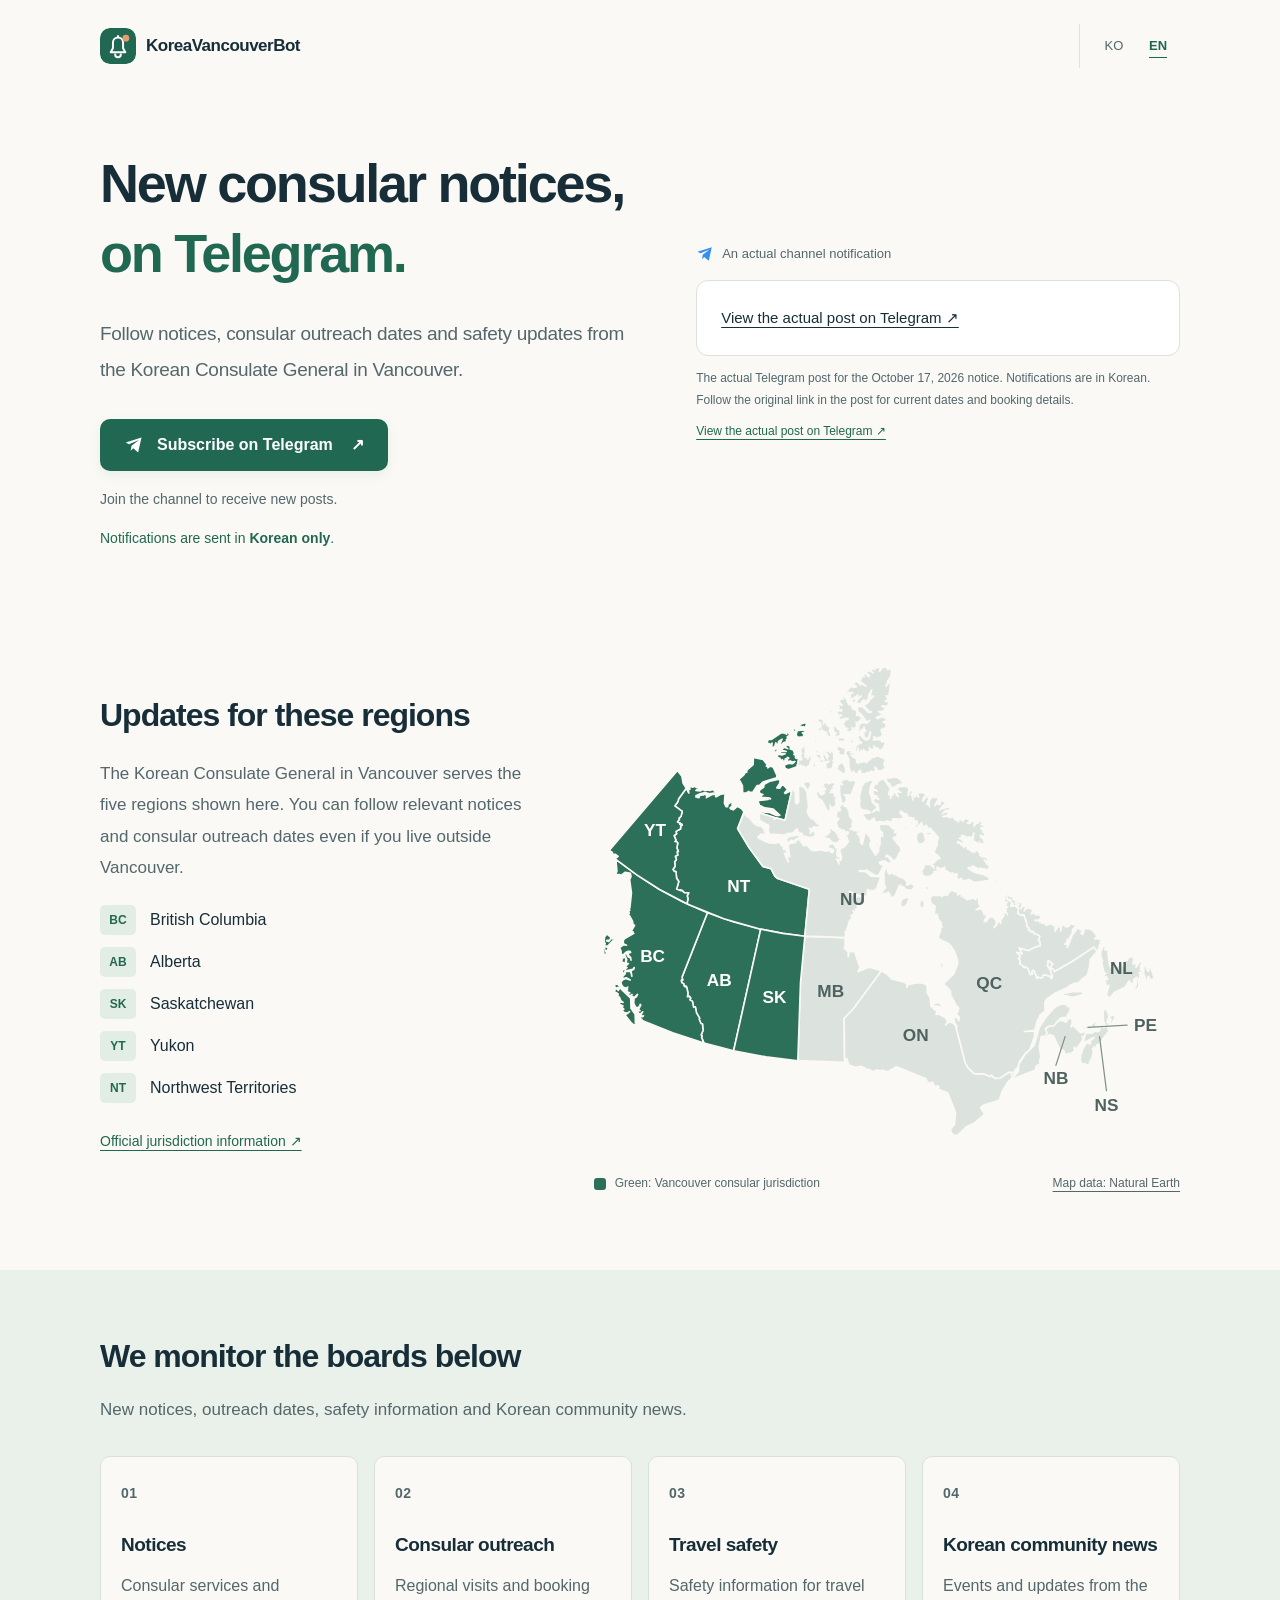
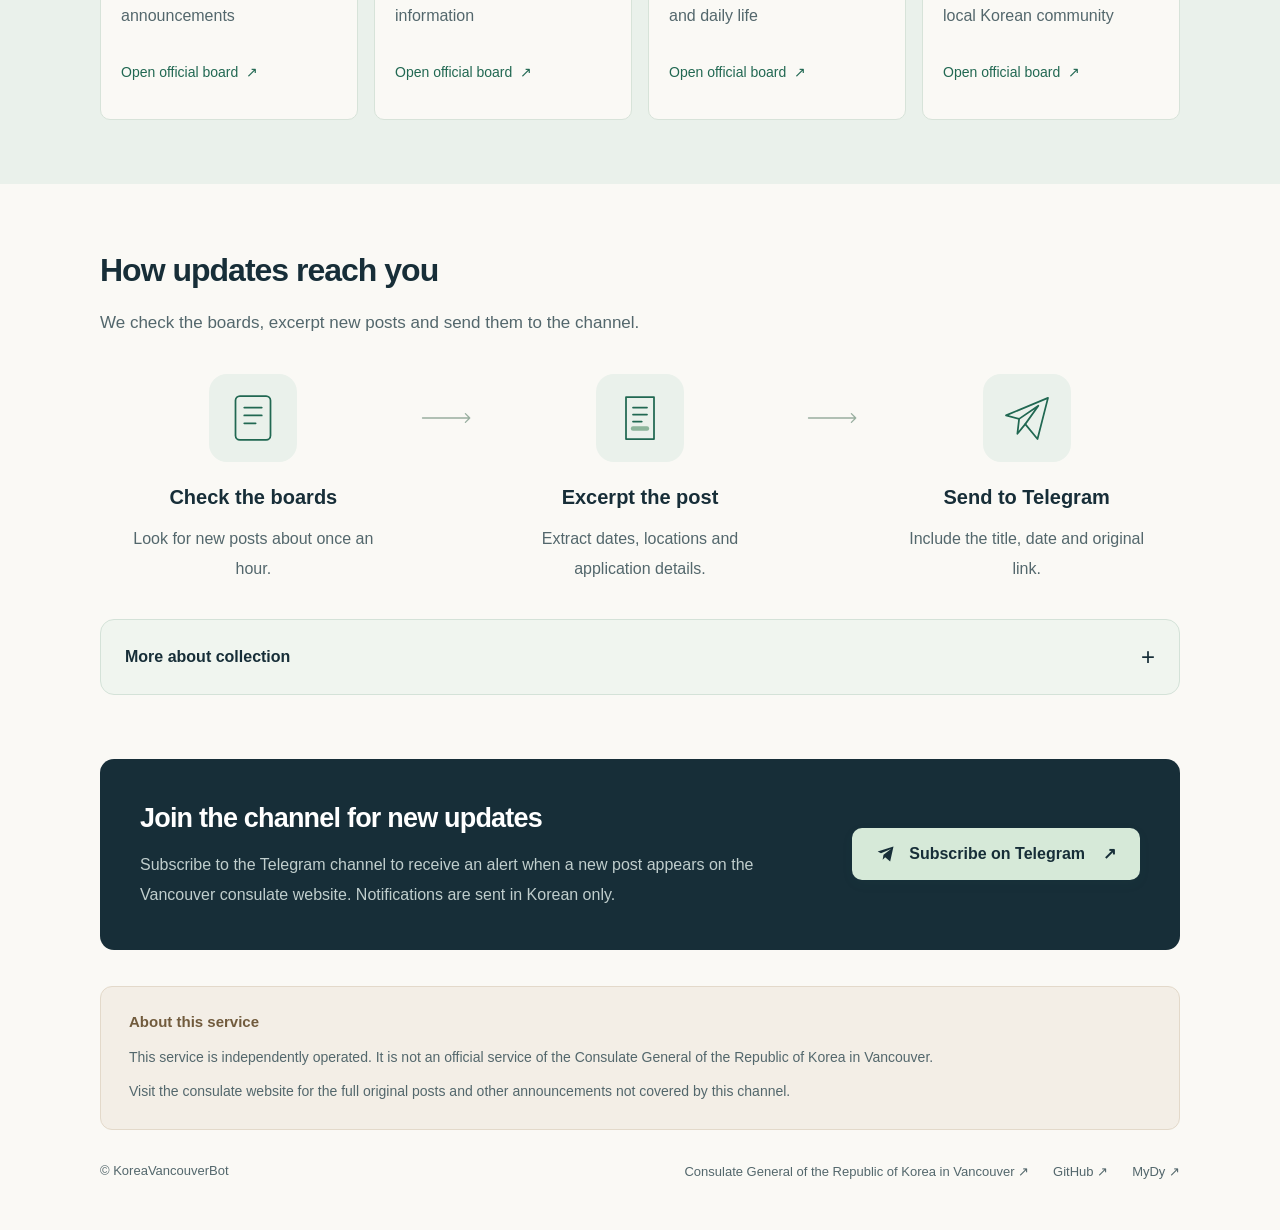
==== commit 4dd254b7: "Show an actual Telegram channel post in the landing page" ====
--- a/site/index.html
+++ b/site/index.html
@@ -40,16 +40,18 @@
   <main id="main">
     <section class="hero wrap" aria-labelledby="hero-title">
       <div class="hero-copy"><h1 id="hero-title">밴쿠버 영사관<br><span>새 소식 알림</span></h1><p class="lead">공지와 순회영사 일정 등 새로 올라온 글을<br>텔레그램에서 확인하세요.</p><a class="button" href="https://t.me/korea_vancouver"><svg viewBox="0 0 24 24" aria-hidden="true"><path d="m21 3-4 18-6-5-3 3 1-6 9-7-12 5-4-2Z"/></svg>텔레그램 채널 구독 <span aria-hidden="true">↗</span></a><p class="small">채널에 참여하면 이후 올라오는 새 글을 받아볼 수 있어요.</p></div>
-      <div class="preview-shell"><div class="preview-heading"><span class="channel-icon" aria-hidden="true">🔔</span><div><strong>KoreaVancouverBot</strong><span>알림 예시</span></div><span class="example-label">예시</span></div><article class="message" lang="ko" aria-label="한국어 알림 예시">
-          <p class="board-label">🔔 공지사항</p><p class="message-date">📅 2026-10-17 (토)</p>
-          <h2>📝 2026년 11월 캘거리 지역 순회영사 공지 (유의: 사전예약제 실시)</h2>
-          <blockquote><p>주밴쿠버총영사관은 2026년 11월 캘거리 지역 순회영사를 아래와 같이 실시할 예정이오니 참고하시기 바랍니다.</p><p>- 일시 : 2026.11.12(목) (캘거리 시간) 13:00 ~17:00</p><p>- 장소 : 캘거리 한인회관(1-403-216-4600)</p><p>- 온라인 예약 : 2026.11.2(월) (캘거리 시간) 10시 ~ 마감시까지</p></blockquote>
-          <a class="example-link" lang="ko" href="https://www.mofa.go.kr/ca-vancouver-ko/brd/m_4585/view.do?seq=1347776&amp;page=1" target="_blank" rel="noopener noreferrer">🔗 원문 보기 ↗</a>
-        </article><p class="preview-note">2026년 10월 17일에 올라온 실제 공지를 발췌했습니다. 최신 일정과 예약 안내는 원문을 확인해 주세요.</p></div>
+      <figure class="telegram-preview" aria-label="채널에 올라온 실제 알림">
+        <p class="preview-label"><svg viewBox="0 0 24 24" aria-hidden="true"><path d="m21 3-4 18-6-5-3 3 1-6 9-7-12 5-4-2Z"/></svg>채널에 올라온 실제 알림</p>
+        <div class="telegram-embed" data-frame-title="채널에 올라온 실제 알림">
+          <blockquote class="telegram-post" data-telegram-post="korea_vancouver/42" data-width="100%" data-userpic="false"><a href="https://t.me/korea_vancouver/42" target="_blank" rel="noopener noreferrer">텔레그램에서 실제 알림 보기 ↗</a></blockquote>
+          <script async src="https://telegram.org/js/telegram-widget.js?22"></script>
+        </div>
+        <figcaption class="preview-note">2026년 10월 17일 공지를 전한 실제 텔레그램 게시글입니다. 최신 일정과 예약 안내는 게시글의 원문 링크를 확인해 주세요.<a href="https://t.me/korea_vancouver/42" target="_blank" rel="noopener noreferrer">텔레그램에서 실제 알림 보기 ↗</a></figcaption>
+      </figure>
     </section>
     <section class="coverage wrap reveal" id="coverage" aria-labelledby="coverage-title"><div class="coverage-copy"><h2 id="coverage-title">이 지역의 소식을 안내해요</h2><p>주밴쿠버총영사관은 아래 다섯 지역을 관할합니다. 밴쿠버 외 지역에 거주하셔도 필요한 공지와 순회영사 일정을 받아보실 수 있어요.</p><ul class="region-list"><li><span class="region-code">BC</span><span>브리티시컬럼비아</span></li><li><span class="region-code">AB</span><span>알버타</span></li><li><span class="region-code">SK</span><span>서스캐처원</span></li><li><span class="region-code">YT</span><span>유콘</span></li><li><span class="region-code">NT</span><span>노스웨스트 준주</span></li></ul><a class="inline-link" href="https://www.mofa.go.kr/ca-ko/wpge/m_5340/contents.do" target="_blank" rel="noopener noreferrer">공식 관할지역 안내 ↗</a></div><figure class="coverage-map"><img src="canada-jurisdiction.svg" width="510" height="438" alt="캐나다 지도에서 주밴쿠버총영사관 관할지역인 브리티시컬럼비아, 알버타, 서스캐처원, 유콘, 노스웨스트 준주가 초록색으로 표시돼 있습니다." loading="lazy"><figcaption><span class="map-legend"><span aria-hidden="true"></span>초록색 : 밴쿠버 영사관 관할지</span><a href="https://www.naturalearthdata.com/" target="_blank" rel="noopener noreferrer">지도 데이터: Natural Earth</a></figcaption></figure></section>
     <section class="boards-section" id="boards" aria-labelledby="boards-title"><div class="wrap"><div class="section-heading"><h2 id="boards-title">아래의 게시판을 확인합니다.</h2><p>공지, 순회영사 일정, 안전 안내와 지역 소식을 모니터링합니다.</p></div><div class="board-grid"><a class="board-card reveal" href="https://www.mofa.go.kr/ca-vancouver-ko/brd/m_4585/list.do" target="_blank" rel="noopener noreferrer"><span class="card-number" aria-hidden="true">01</span><h3>공지사항</h3><p>영사 업무와 공관의 주요 안내</p><span class="source-label">공식 게시판 보기 <span aria-hidden="true">↗</span></span></a><a class="board-card reveal" href="https://www.mofa.go.kr/ca-vancouver-ko/brd/m_20174/list.do" target="_blank" rel="noopener noreferrer"><span class="card-number" aria-hidden="true">02</span><h3>순회영사</h3><p>지역별 방문 일정과 사전 예약 안내</p><span class="source-label">공식 게시판 보기 <span aria-hidden="true">↗</span></span></a><a class="board-card reveal" href="https://www.mofa.go.kr/ca-vancouver-ko/brd/m_27536/list.do" target="_blank" rel="noopener noreferrer"><span class="card-number" aria-hidden="true">03</span><h3>해외여행안전정보</h3><p>여행과 현지 생활에 필요한 안전 정보</p><span class="source-label">공식 게시판 보기 <span aria-hidden="true">↗</span></span></a><a class="board-card reveal" href="https://www.mofa.go.kr/ca-vancouver-ko/brd/m_24795/list.do" target="_blank" rel="noopener noreferrer"><span class="card-number" aria-hidden="true">04</span><h3>동포/지역한인회 소식</h3><p>관할지역 한인 사회의 행사와 소식</p><span class="source-label">공식 게시판 보기 <span aria-hidden="true">↗</span></span></a></div></div></section>
-    <section class="how wrap reveal" aria-labelledby="how-title"><div class="section-heading"><h2 id="how-title">새 글은 이렇게 전해드려요</h2><p>게시판을 확인하고, 새로 올라온 글의 내용을 발췌해 채널로 보냅니다.</p></div><div class="process-track"><article class="flow-step"><svg viewBox="0 0 64 64" aria-hidden="true"><rect x="12" y="7" width="40" height="50" rx="5"/><path d="M22 20h20M22 29h20M22 38h13"/></svg><h3>게시판 확인</h3><p>약 1시간 간격으로 새 글을 확인해요.</p></article><div class="flow-connector" aria-hidden="true"><svg viewBox="0 0 64 20"><path d="M4 10h54m-5-5 5 5-5 5"/><circle class="flow-bead" cx="4" cy="10" r="3"/></svg></div><article class="flow-step"><svg viewBox="0 0 64 64" aria-hidden="true"><path d="M16 8h32v48H16zM24 20h16M24 28h16M24 36h10"/><path class="highlight-stroke" d="M24 44h16"/></svg><h3>본문 발췌</h3><p>일정·장소·신청 안내 등을 발췌해요.</p></article><div class="flow-connector" aria-hidden="true"><svg viewBox="0 0 64 20"><path d="M4 10h54m-5-5 5 5-5 5"/><circle class="flow-bead" cx="4" cy="10" r="3"/></svg></div><article class="flow-step"><svg viewBox="0 0 64 64" aria-hidden="true"><path d="m8 29 48-20-12 47-14-17-9 11 2-17Z"/><path d="m23 33 22-15-15 21"/></svg><h3>채널로 전달</h3><p>제목·작성일·원문 링크를 함께 보내요.</p></article></div><details class="technical-details"><summary>수집 방식 자세히 보기<span aria-hidden="true">+</span></summary><div class="technical-content"><div class="collection-overview"><section><span class="detail-label">읽는 자료</span><h3>공식 게시판과 RSS</h3><p>각 게시판의 최근 3페이지를 확인합니다. 공지사항은 공식 RSS도 함께 읽어 새 글을 찾습니다.</p></section><section><span class="detail-label">알림에 담는 내용</span><h3>원문에서 최대 320자 발췌</h3><p>첫 문단과 일시·장소·신청 안내를 발췌합니다. 해당 안내가 없으면 앞의 두 문단을 사용하며, AI로 내용을 새로 쓰지는 않습니다.</p></section></div><section class="source-panel"><h3>읽는 주소</h3><p>아래 목록에서 새 글을 찾은 뒤, 각 게시글의 원문 페이지를 읽습니다.</p><ul class="source-list"><li><span class="source-type">HTML</span><a href="https://overseas.mofa.go.kr/ca-vancouver-ko/brd/m_4585/list.do" target="_blank" rel="noopener noreferrer"><strong>공지사항 <span aria-hidden="true">↗</span></strong><span class="source-url">https://overseas.mofa.go.kr/ca-vancouver-ko/brd/m_4585/list.do</span></a></li><li><span class="source-type">HTML</span><a href="https://overseas.mofa.go.kr/ca-vancouver-ko/brd/m_20174/list.do" target="_blank" rel="noopener noreferrer"><strong>순회영사 <span aria-hidden="true">↗</span></strong><span class="source-url">https://overseas.mofa.go.kr/ca-vancouver-ko/brd/m_20174/list.do</span></a></li><li><span class="source-type">HTML</span><a href="https://overseas.mofa.go.kr/ca-vancouver-ko/brd/m_27536/list.do" target="_blank" rel="noopener noreferrer"><strong>해외여행안전정보 <span aria-hidden="true">↗</span></strong><span class="source-url">https://overseas.mofa.go.kr/ca-vancouver-ko/brd/m_27536/list.do</span></a></li><li><span class="source-type">HTML</span><a href="https://overseas.mofa.go.kr/ca-vancouver-ko/brd/m_24795/list.do" target="_blank" rel="noopener noreferrer"><strong>동포/지역한인회 소식 <span aria-hidden="true">↗</span></strong><span class="source-url">https://overseas.mofa.go.kr/ca-vancouver-ko/brd/m_24795/list.do</span></a></li><li><span class="source-type">RSS</span><a href="https://overseas.mofa.go.kr/ca-vancouver-ko/brd/rss.do?brdId=4004" target="_blank" rel="noopener noreferrer"><strong>공지사항 RSS <span aria-hidden="true">↗</span></strong><span class="source-url">https://overseas.mofa.go.kr/ca-vancouver-ko/brd/rss.do?brdId=4004</span></a></li></ul><p class="source-footnote">원문 주소 형식: <code>…/brd/게시판ID/view.do?seq=글번호</code></p></section><section class="delivery-notes"><h3>알림을 받을 때 알아두세요</h3><dl><div><dt>새 글과 수정된 글</dt><dd>처음 확인한 기존 글은 보내지 않고, 이후 새로 발견한 글부터 알려드립니다. 제목이나 본문이 바뀌면 ‘📝 게시글 수정’ 알림을 따로 보내드립니다. 수정 여부를 처음 확인하는 글은 현재 내용을 기준으로 저장합니다.</dd></div><div><dt>오류가 발생하면</dt><dd>게시글 수집이나 알림 전송에 실패하면 다음 확인 주기에 다시 시도합니다.</dd></div><div><dt>확인 주기</dt><dd>게시판 확인을 마치면 60분 뒤에 다시 확인합니다. 최근 목록의 글은 매번 수정 여부도 확인하고, 목록에서 벗어난 저장된 글은 하루 한 번 다시 읽습니다. 게시 시점과 알림 시점에는 차이가 있을 수 있어요. 홈페이지 연결이 끊기거나 구조가 바뀌면 알림이 늦어지거나 일부 글을 놓칠 수 있습니다.</dd></div><div><dt>이미지와 첨부파일</dt><dd>이미지 속 글자와 첨부 PDF·문서는 읽지 않습니다. 같은 주소의 이미지·파일 내용만 바뀐 경우나 별도 첨부파일의 변경은 감지하지 못합니다. 이미지뿐인 글은 원문 확인 안내를 보내드리니, 자세한 내용은 원문을 확인해 주세요.</dd></div></dl></section><a class="inline-link" href="https://github.com/yoobato/mydy-korvanbot" target="_blank" rel="noopener noreferrer">코드와 문서 보기 ↗</a></div></details></section>
+    <section class="how wrap reveal" aria-labelledby="how-title"><div class="section-heading"><h2 id="how-title">새 글은 이렇게 전해드려요</h2><p>게시판을 확인하고, 새로 올라온 글의 내용을 발췌해 채널로 보냅니다.</p></div><div class="process-track"><article class="flow-step"><svg viewBox="0 0 64 64" aria-hidden="true"><rect x="12" y="7" width="40" height="50" rx="5"/><path d="M22 20h20M22 29h20M22 38h13"/></svg><h3>게시판 확인</h3><p>약 1시간 간격으로 새 글을 확인해요.</p></article><div class="flow-connector" aria-hidden="true"><svg viewBox="0 0 64 20"><path d="M4 10h54m-5-5 5 5-5 5"/><circle class="flow-bead" cx="4" cy="10" r="3"/></svg></div><article class="flow-step"><svg viewBox="0 0 64 64" aria-hidden="true"><path d="M16 8h32v48H16zM24 20h16M24 28h16M24 36h10"/><path class="highlight-stroke" d="M24 44h16"/></svg><h3>본문 발췌</h3><p>일정·장소·신청 안내 등을 발췌해요.</p></article><div class="flow-connector" aria-hidden="true"><svg viewBox="0 0 64 20"><path d="M4 10h54m-5-5 5 5-5 5"/><circle class="flow-bead" cx="4" cy="10" r="3"/></svg></div><article class="flow-step"><svg viewBox="0 0 64 64" aria-hidden="true"><path d="m8 29 48-20-12 47-14-17-9 11 2-17Z"/><path d="m23 33 22-15-15 21"/></svg><h3>채널로 전달</h3><p>제목·작성일·원문 링크를 함께 보내요.</p></article></div><details class="technical-details"><summary>수집 방식 자세히 보기<span aria-hidden="true">+</span></summary><div class="technical-content"><div class="collection-overview"><section><span class="detail-label">읽는 자료</span><h3>공식 게시판과 RSS</h3><p>각 게시판의 최근 3페이지를 확인합니다. 공지사항은 공식 RSS도 함께 읽어 새 글을 찾습니다.</p></section><section><span class="detail-label">알림에 담는 내용</span><h3>원문에서 최대 320자 발췌</h3><p>첫 문단과 일시·장소·신청 안내를 발췌합니다. 해당 안내가 없으면 앞의 두 문단을 사용하며, AI로 내용을 새로 쓰지는 않습니다.</p></section></div><section class="source-panel"><h3>읽는 주소</h3><p>아래 목록에서 새 글을 찾은 뒤, 각 게시글의 원문 페이지를 읽습니다.</p><ul class="source-list"><li><span class="source-type">HTML</span><a href="https://overseas.mofa.go.kr/ca-vancouver-ko/brd/m_4585/list.do" target="_blank" rel="noopener noreferrer"><strong>공지사항 <span aria-hidden="true">↗</span></strong><span class="source-url">https://overseas.mofa.go.kr/ca-vancouver-ko/brd/m_4585/list.do</span></a></li><li><span class="source-type">HTML</span><a href="https://overseas.mofa.go.kr/ca-vancouver-ko/brd/m_20174/list.do" target="_blank" rel="noopener noreferrer"><strong>순회영사 <span aria-hidden="true">↗</span></strong><span class="source-url">https://overseas.mofa.go.kr/ca-vancouver-ko/brd/m_20174/list.do</span></a></li><li><span class="source-type">HTML</span><a href="https://overseas.mofa.go.kr/ca-vancouver-ko/brd/m_27536/list.do" target="_blank" rel="noopener noreferrer"><strong>해외여행안전정보 <span aria-hidden="true">↗</span></strong><span class="source-url">https://overseas.mofa.go.kr/ca-vancouver-ko/brd/m_27536/list.do</span></a></li><li><span class="source-type">HTML</span><a href="https://overseas.mofa.go.kr/ca-vancouver-ko/brd/m_24795/list.do" target="_blank" rel="noopener noreferrer"><strong>동포/지역한인회 소식 <span aria-hidden="true">↗</span></strong><span class="source-url">https://overseas.mofa.go.kr/ca-vancouver-ko/brd/m_24795/list.do</span></a></li><li><span class="source-type">RSS</span><a href="https://overseas.mofa.go.kr/ca-vancouver-ko/brd/rss.do?brdId=4004" target="_blank" rel="noopener noreferrer"><strong>공지사항 RSS <span aria-hidden="true">↗</span></strong><span class="source-url">https://overseas.mofa.go.kr/ca-vancouver-ko/brd/rss.do?brdId=4004</span></a></li></ul><p class="source-footnote">원문 주소 형식: <code>…/brd/게시판ID/view.do?seq=글번호</code></p></section><section class="delivery-notes"><h3>알림을 받을 때 알아두세요</h3><dl><div><dt>새 글과 수정된 글</dt><dd>처음 확인한 기존 글은 보내지 않고, 이후 새로 발견한 글부터 알려드립니다. 제목이나 본문이 바뀌면 ‘📝 게시글 수정’ 알림을 따로 보내드립니다. 수정 알림에는 원문의 수정일을 표시하고, 수정일이 없으면 밴쿠버 기준 변경 확인일을 구분해 표시합니다. 수정 여부를 처음 확인하는 글은 현재 내용을 기준으로 저장합니다.</dd></div><div><dt>오류가 발생하면</dt><dd>게시글 수집이나 알림 전송에 실패하면 다음 확인 주기에 다시 시도합니다.</dd></div><div><dt>확인 주기</dt><dd>게시판 확인을 마치면 60분 뒤에 다시 확인합니다. 최근 목록의 글은 매번 수정 여부도 확인하고, 목록에서 벗어난 저장된 글은 하루 한 번 다시 읽습니다. 게시 시점과 알림 시점에는 차이가 있을 수 있어요. 홈페이지 연결이 끊기거나 구조가 바뀌면 알림이 늦어지거나 일부 글을 놓칠 수 있습니다.</dd></div><div><dt>이미지와 첨부파일</dt><dd>이미지 속 글자와 첨부 PDF·문서는 읽지 않습니다. 같은 주소의 이미지·파일 내용만 바뀐 경우나 별도 첨부파일의 변경은 감지하지 못합니다. 이미지뿐인 글은 원문 확인 안내를 보내드리니, 자세한 내용은 원문을 확인해 주세요.</dd></div></dl></section><a class="inline-link" href="https://github.com/yoobato/mydy-korvanbot" target="_blank" rel="noopener noreferrer">코드와 문서 보기 ↗</a></div></details></section>
     <section class="cta wrap"><div><h2>채널에 참여하여 새 소식을 받아보세요.</h2><p>텔레그램 채널을 구독하면 밴쿠버 영사관 웹사이트에 새 글이 올라왔을 때 알림을 받을 수 있습니다.</p></div><a class="button" href="https://t.me/korea_vancouver"><svg viewBox="0 0 24 24" aria-hidden="true"><path d="m21 3-4 18-6-5-3 3 1-6 9-7-12 5-4-2Z"/></svg>텔레그램 채널 구독 <span aria-hidden="true">↗</span></a></section>
   </main>
   <footer class="wrap"><aside class="service-disclaimer" aria-labelledby="service-notice-title"><h2 id="service-notice-title">서비스 안내</h2><p>이 서비스는 개인이 운영하며, 주밴쿠버 대한민국 총영사관의 공식 서비스가 아닙니다.</p><p>게시글의 원문 전체와 이 채널에서 전하지 않는 다른 공지는 영사관 홈페이지에서 확인하실 수 있습니다.</p></aside><div class="footer-bottom"><p>© KoreaVancouverBot</p><nav aria-label="관련 링크"><a href="https://www.mofa.go.kr/ca-vancouver-ko/index.do" target="_blank" rel="noopener noreferrer">주밴쿠버 대한민국 <span class="link-tail">총영사관 <span aria-hidden="true">↗</span></span></a><a href="https://github.com/yoobato/mydy-korvanbot" target="_blank" rel="noopener noreferrer">GitHub <span aria-hidden="true">↗</span></a><a href="https://mydy.kr/" target="_blank" rel="noopener noreferrer">MyDy <span aria-hidden="true">↗</span></a></nav></div></footer>
--- a/site/style.css
+++ b/site/style.css
@@ -32,21 +32,15 @@
 .button > span { margin-left: 5px; }
 .small { color: var(--muted); font-size: 14px; line-height: 1.8; margin: 16px 0 0; }
 .language-note { color: var(--green); font-size: 14px; margin: 14px 0 0; }
-.preview-shell { border: 1px solid #d6e2db; background: #edf3ee; border-radius: 22px; padding: 24px; box-shadow: 0 22px 50px #172e3810; transform: rotate(1deg); }
-.preview-heading { display: flex; align-items: center; gap: 11px; margin-bottom: 22px; font-size: 14px; }
-.channel-icon { display: grid; place-items: center; width: 44px; height: 44px; border-radius: 50%; background: #fff; font-size: 23px; flex-shrink: 0; }
-.preview-heading strong { display: block; font-size: 14px; font-weight: 650; }
-.preview-heading div > span { display: block; color: var(--muted); font-size: 13px; }
-.example-label { margin-left: auto; border: 1px solid #c9d6cd; padding: 3px 9px; border-radius: 5px; color: var(--muted); font-size: 12px; white-space: nowrap; }
-.message { background: #fff; border-radius: 4px 16px 16px 16px; padding: 24px; box-shadow: 0 3px 12px #172e3806; }
-.message p { margin: 0; }
-.board-label { font-size: 15px; font-weight: 700; }
-.message .message-date { font-size: 14px; color: var(--muted); margin-top: 20px; }
-.message h2 { font-size: 19px; line-height: 1.65; letter-spacing: -.4px; margin: 20px 0; }
-.message blockquote { border-left: 3px solid #79a894; background: #f1f6f2; border-radius: 5px; padding: 14px; margin: 0 0 12px; font-size: 14px; line-height: 1.85; overflow-wrap: anywhere; }
-.message blockquote p + p { margin-top: 16px; }
-.example-link { display: inline-flex; align-items: center; min-height: 44px; font-size: 14px; color: var(--green); }
-.preview-note { font-size: 13px; color: var(--muted); line-height: 1.8; margin: 16px 0 0; }
+.telegram-preview { margin: 0; min-width: 0; width: 100%; }
+.preview-label { display: flex; align-items: center; gap: 8px; margin: 0 0 14px; color: var(--muted); font-size: 13px; font-weight: 500; }
+.preview-label svg { width: 18px; height: 18px; fill: #3390ec; flex-shrink: 0; }
+.telegram-embed { width: 100%; min-width: 0; }
+.telegram-embed iframe { display: block; width: 100%; min-width: 0 !important; max-width: 100%; }
+.telegram-post { margin: 0; padding: 24px; border: 1px solid var(--line); border-radius: 12px; background: #fff; font-size: 15px; }
+.preview-note { font-size: 12px; color: var(--muted); line-height: 1.8; margin: 12px 0 0; }
+.preview-note a { display: block; width: fit-content; min-height: 44px; padding-block: 10px; color: var(--green); }
+
 h2 { font-size: 32px; line-height: 1.4; font-weight: 700; letter-spacing: -1px; }
 .inline-link { display: inline-flex; align-items: center; min-height: 44px; font-size: 14px; color: var(--green); }
 .coverage { display: grid; grid-template-columns: .95fr 1.25fr; gap: 48px; align-items: center; padding-top: 28px; padding-bottom: 64px; }
@@ -142,8 +136,6 @@
   .brand { font-size: 16px; }
   .hero { gap: 36px; }
   h1 { font-size: 46px; }
-  .preview-shell { padding: 20px; }
-  .message { padding: 20px; }
   .coverage { gap: 28px; }
   .board-grid { grid-template-columns: repeat(2, minmax(0, 1fr)); }
   .board-card { padding: 24px; }
@@ -157,7 +149,7 @@
   h1 { font-size: 46px; }
   .hero-copy { max-width: 620px; }
   .lead br { display: none; }
-  .preview-shell { transform: none; max-width: 550px; width: 100%; justify-self: center; }
+  .telegram-preview { max-width: 550px; justify-self: center; }
   .coverage { grid-template-columns: 1fr; gap: 24px; padding-top: 8px; padding-bottom: 44px; }
   .region-list { grid-template-columns: repeat(2, minmax(0, 1fr)); gap: 14px 20px; }
   .coverage-map { max-width: 650px; }
@@ -182,15 +174,6 @@
   h1 { font-size: 40px; letter-spacing: -1.5px; }
   .lead { font-size: 18px; }
   .button { padding-inline: 20px; font-size: 16px; }
-  .preview-shell { padding: 16px; }
-  .preview-heading { gap: 8px; }
-  .channel-icon { width: 36px; height: 36px; font-size: 20px; }
-  .preview-heading strong { font-size: 13px; }
-  .preview-heading div > span { font-size: 12px; }
-  .example-label { padding: 3px 6px; font-size: 11px; }
-  .message { padding: 20px 16px; }
-  .message h2 { font-size: 18px; }
-  .message blockquote { font-size: 14px; padding: 12px; }
   h2 { font-size: 28px; }
   .coverage-copy > p, .section-heading > p { font-size: 16px; }
   .region-list { grid-template-columns: 1fr; }
@@ -217,12 +200,13 @@
   .cta h2 { font-size: 24px; }
 }
 @media (max-width: 360px) {
+  .telegram-preview { width: calc(100% + 40px); }
+  .preview-label, .preview-note { margin-inline: 20px; }
   .brand { font-size: 14px; gap: 6px; }
   .header { column-gap: 4px; }
   .language-switch a { min-width: 44px; }
   h1 { font-size: 36px; }
   .board-grid { grid-template-columns: 1fr; }
-  .example-label { font-size: 10px; padding-inline: 4px; }
 }
 @media (prefers-reduced-motion: reduce) {
   html { scroll-behavior: auto; }
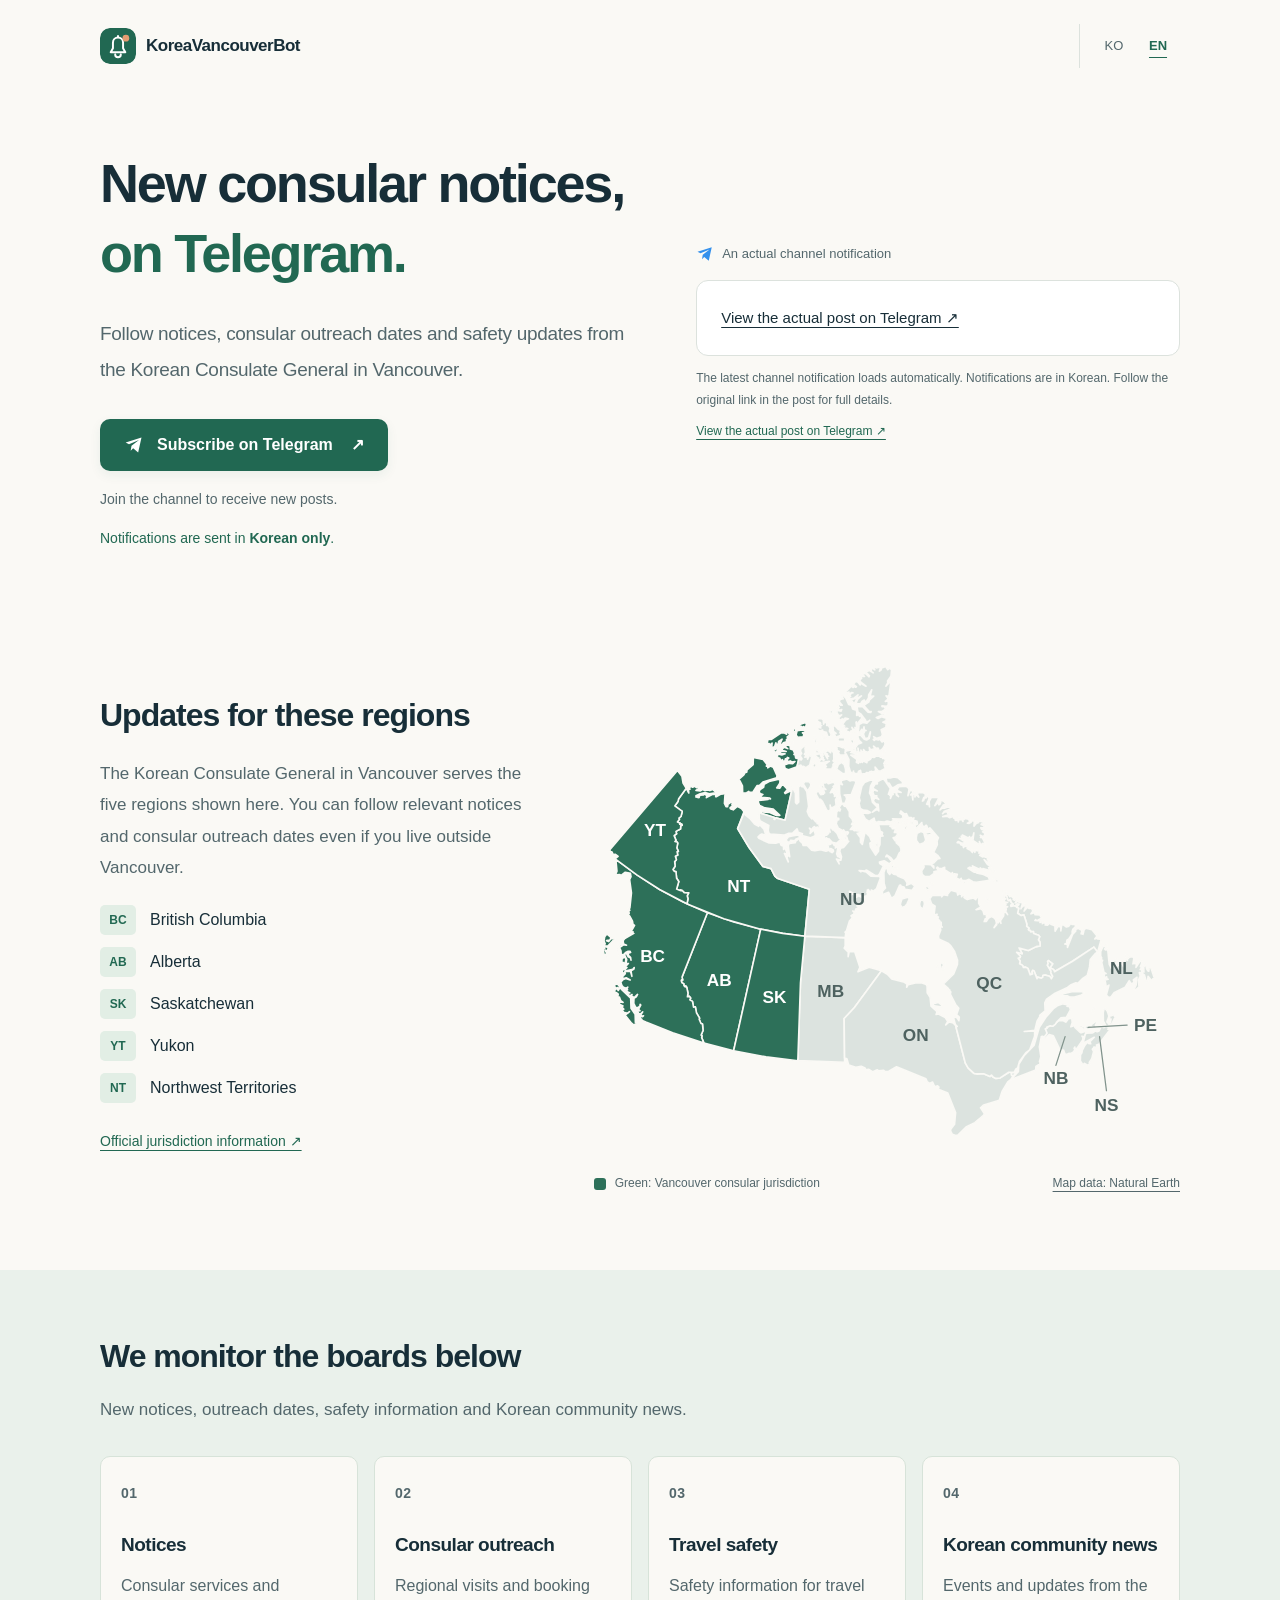
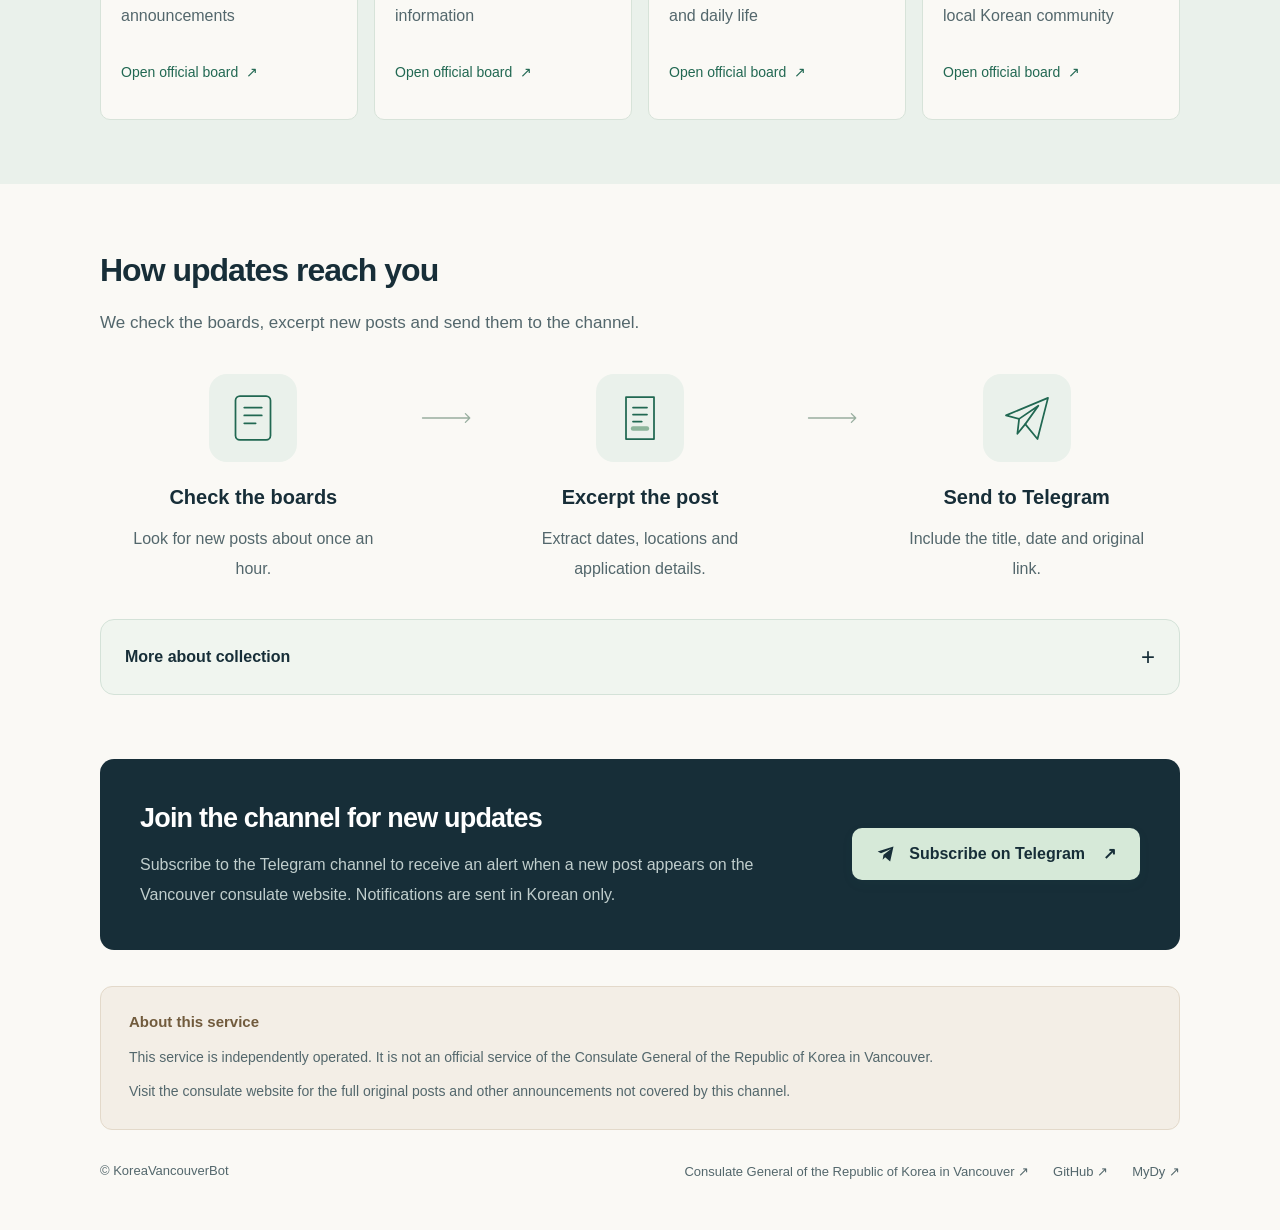
==== commit e24e1b02: "Keep the Telegram preview in sync with the latest channel post" ====
--- a/site/index.html
+++ b/site/index.html
@@ -42,11 +42,10 @@
       <div class="hero-copy"><h1 id="hero-title">밴쿠버 영사관<br><span>새 소식 알림</span></h1><p class="lead">공지와 순회영사 일정 등 새로 올라온 글을<br>텔레그램에서 확인하세요.</p><a class="button" href="https://t.me/korea_vancouver"><svg viewBox="0 0 24 24" aria-hidden="true"><path d="m21 3-4 18-6-5-3 3 1-6 9-7-12 5-4-2Z"/></svg>텔레그램 채널 구독 <span aria-hidden="true">↗</span></a><p class="small">채널에 참여하면 이후 올라오는 새 글을 받아볼 수 있어요.</p></div>
       <figure class="telegram-preview" aria-label="채널에 올라온 실제 알림">
         <p class="preview-label"><svg viewBox="0 0 24 24" aria-hidden="true"><path d="m21 3-4 18-6-5-3 3 1-6 9-7-12 5-4-2Z"/></svg>채널에 올라온 실제 알림</p>
-        <div class="telegram-embed" data-frame-title="채널에 올라온 실제 알림">
-          <blockquote class="telegram-post" data-telegram-post="korea_vancouver/42" data-width="100%" data-userpic="false"><a href="https://t.me/korea_vancouver/42" target="_blank" rel="noopener noreferrer">텔레그램에서 실제 알림 보기 ↗</a></blockquote>
-          <script async src="https://telegram.org/js/telegram-widget.js?22"></script>
+        <div class="telegram-embed" data-latest-url="https://api.korvanbot.mydy.kr/latest.json" data-fallback-post="korea_vancouver/52" data-frame-title="채널에 올라온 실제 알림">
+          <blockquote class="telegram-post" data-telegram-post="korea_vancouver/52" data-width="100%" data-userpic="false"><a data-preview-link href="https://t.me/korea_vancouver/52" target="_blank" rel="noopener noreferrer">텔레그램에서 실제 알림 보기 ↗</a></blockquote>
         </div>
-        <figcaption class="preview-note">2026년 10월 17일 공지를 전한 실제 텔레그램 게시글입니다. 최신 일정과 예약 안내는 게시글의 원문 링크를 확인해 주세요.<a href="https://t.me/korea_vancouver/42" target="_blank" rel="noopener noreferrer">텔레그램에서 실제 알림 보기 ↗</a></figcaption>
+        <figcaption class="preview-note">채널의 최신 알림을 자동으로 불러옵니다. 자세한 내용은 게시글의 원문 링크를 확인해 주세요.<a data-preview-link href="https://t.me/korea_vancouver/52" target="_blank" rel="noopener noreferrer">텔레그램에서 실제 알림 보기 ↗</a></figcaption>
       </figure>
     </section>
     <section class="coverage wrap reveal" id="coverage" aria-labelledby="coverage-title"><div class="coverage-copy"><h2 id="coverage-title">이 지역의 소식을 안내해요</h2><p>주밴쿠버총영사관은 아래 다섯 지역을 관할합니다. 밴쿠버 외 지역에 거주하셔도 필요한 공지와 순회영사 일정을 받아보실 수 있어요.</p><ul class="region-list"><li><span class="region-code">BC</span><span>브리티시컬럼비아</span></li><li><span class="region-code">AB</span><span>알버타</span></li><li><span class="region-code">SK</span><span>서스캐처원</span></li><li><span class="region-code">YT</span><span>유콘</span></li><li><span class="region-code">NT</span><span>노스웨스트 준주</span></li></ul><a class="inline-link" href="https://www.mofa.go.kr/ca-ko/wpge/m_5340/contents.do" target="_blank" rel="noopener noreferrer">공식 관할지역 안내 ↗</a></div><figure class="coverage-map"><img src="canada-jurisdiction.svg" width="510" height="438" alt="캐나다 지도에서 주밴쿠버총영사관 관할지역인 브리티시컬럼비아, 알버타, 서스캐처원, 유콘, 노스웨스트 준주가 초록색으로 표시돼 있습니다." loading="lazy"><figcaption><span class="map-legend"><span aria-hidden="true"></span>초록색 : 밴쿠버 영사관 관할지</span><a href="https://www.naturalearthdata.com/" target="_blank" rel="noopener noreferrer">지도 데이터: Natural Earth</a></figcaption></figure></section>
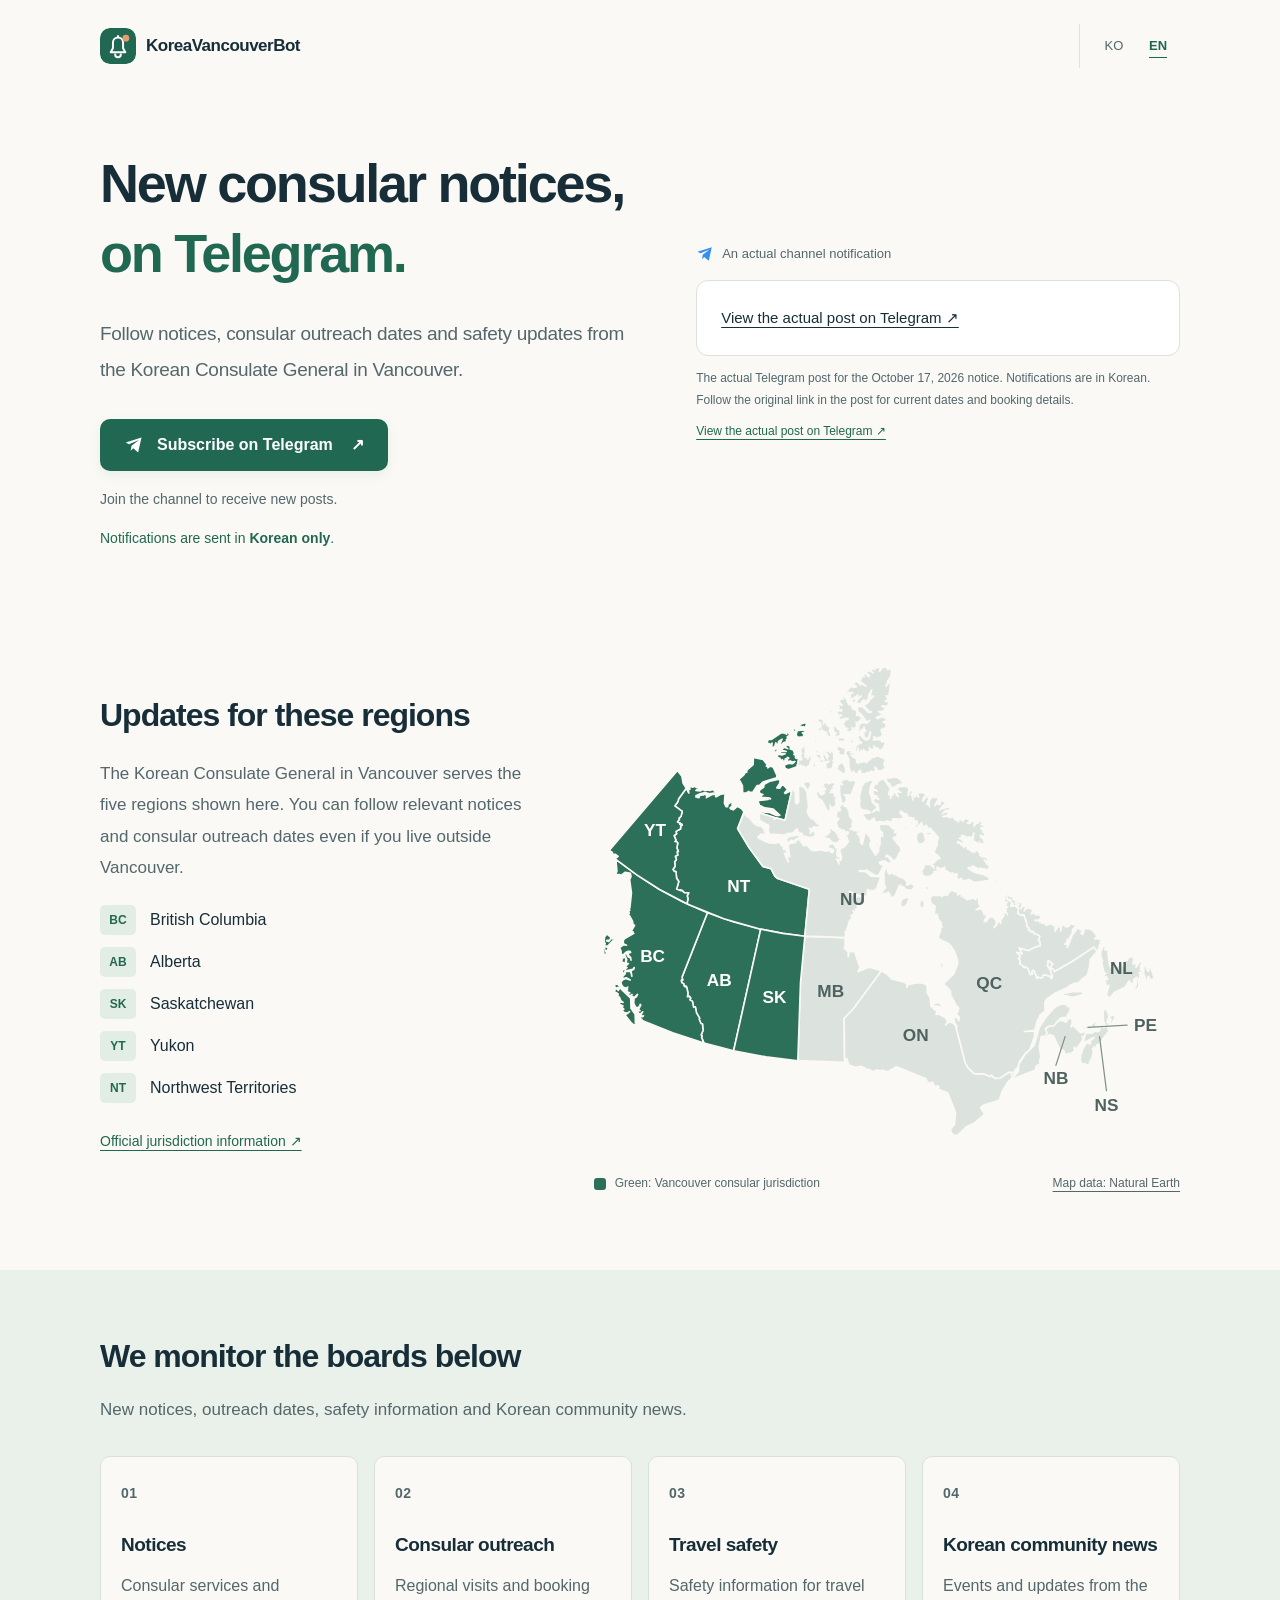
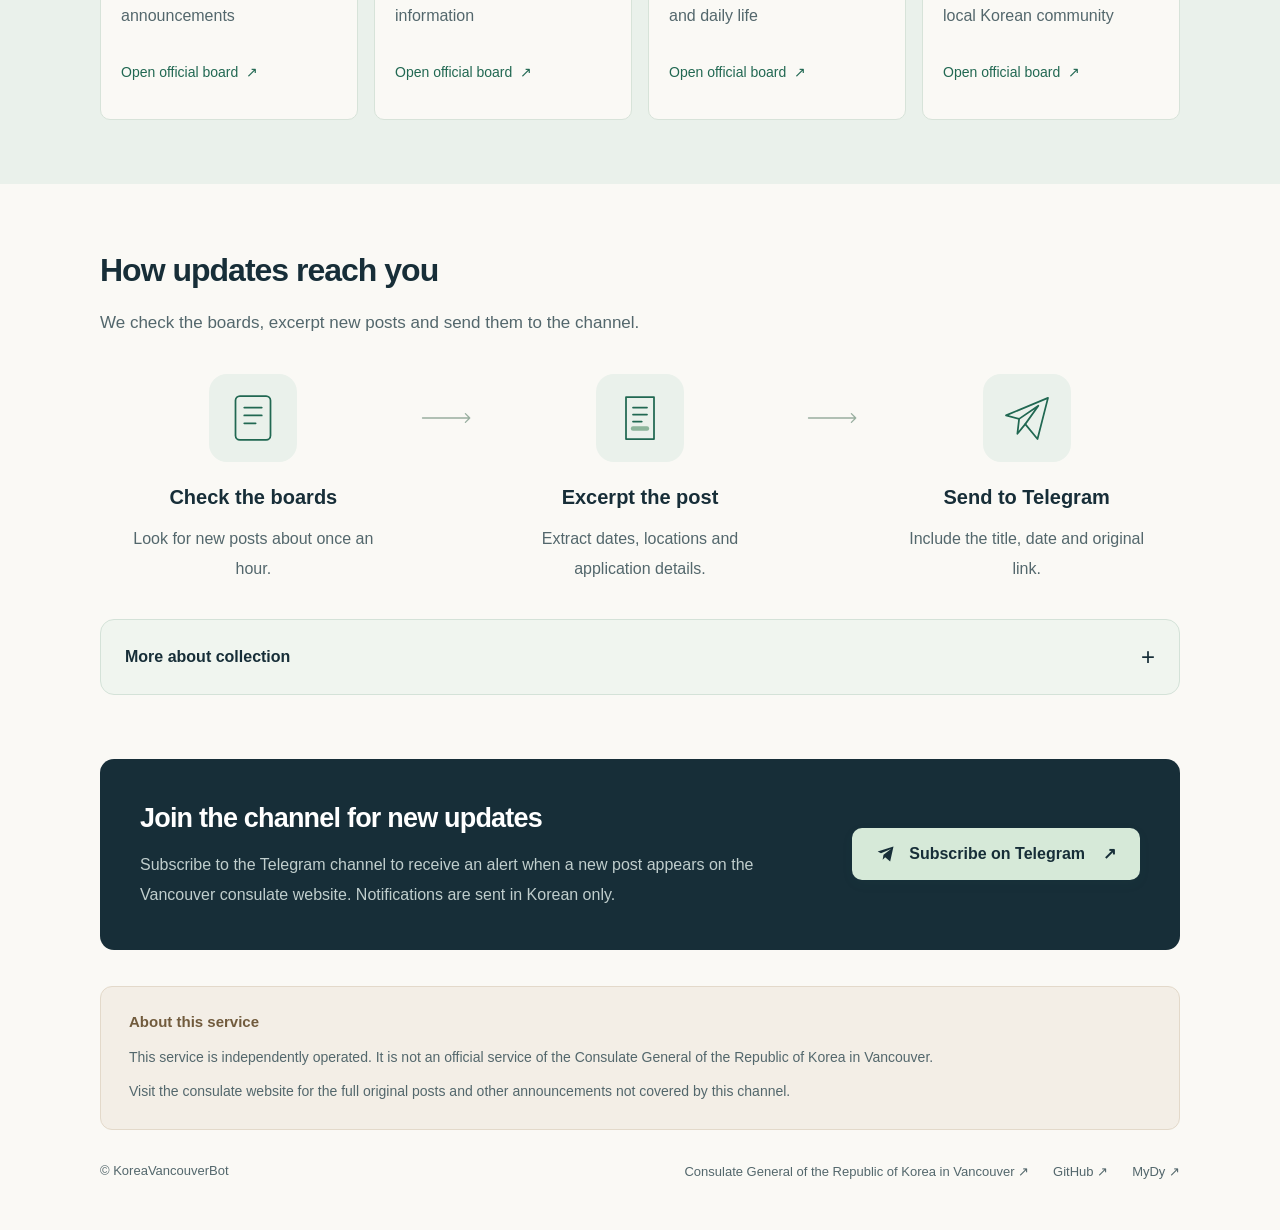
==== commit 0133e497: "Keep a fixed Telegram example and remove latest-post infrastructure" ====
--- a/site/index.html
+++ b/site/index.html
@@ -42,10 +42,11 @@
       <div class="hero-copy"><h1 id="hero-title">밴쿠버 영사관<br><span>새 소식 알림</span></h1><p class="lead">공지와 순회영사 일정 등 새로 올라온 글을<br>텔레그램에서 확인하세요.</p><a class="button" href="https://t.me/korea_vancouver"><svg viewBox="0 0 24 24" aria-hidden="true"><path d="m21 3-4 18-6-5-3 3 1-6 9-7-12 5-4-2Z"/></svg>텔레그램 채널 구독 <span aria-hidden="true">↗</span></a><p class="small">채널에 참여하면 이후 올라오는 새 글을 받아볼 수 있어요.</p></div>
       <figure class="telegram-preview" aria-label="채널에 올라온 실제 알림">
         <p class="preview-label"><svg viewBox="0 0 24 24" aria-hidden="true"><path d="m21 3-4 18-6-5-3 3 1-6 9-7-12 5-4-2Z"/></svg>채널에 올라온 실제 알림</p>
-        <div class="telegram-embed" data-latest-url="https://api.korvanbot.mydy.kr/latest.json" data-fallback-post="korea_vancouver/52" data-frame-title="채널에 올라온 실제 알림">
-          <blockquote class="telegram-post" data-telegram-post="korea_vancouver/52" data-width="100%" data-userpic="false"><a data-preview-link href="https://t.me/korea_vancouver/52" target="_blank" rel="noopener noreferrer">텔레그램에서 실제 알림 보기 ↗</a></blockquote>
+        <div class="telegram-embed" data-frame-title="채널에 올라온 실제 알림">
+          <blockquote class="telegram-post" data-telegram-post="korea_vancouver/42" data-width="100%" data-userpic="false"><a href="https://t.me/korea_vancouver/42" target="_blank" rel="noopener noreferrer">텔레그램에서 실제 알림 보기 ↗</a></blockquote>
+          <script async src="https://telegram.org/js/telegram-widget.js?22"></script>
         </div>
-        <figcaption class="preview-note">채널의 최신 알림을 자동으로 불러옵니다. 자세한 내용은 게시글의 원문 링크를 확인해 주세요.<a data-preview-link href="https://t.me/korea_vancouver/52" target="_blank" rel="noopener noreferrer">텔레그램에서 실제 알림 보기 ↗</a></figcaption>
+        <figcaption class="preview-note">2026년 10월 17일 공지를 전한 실제 텔레그램 게시글입니다. 최신 일정과 예약 안내는 게시글의 원문 링크를 확인해 주세요.<a href="https://t.me/korea_vancouver/42" target="_blank" rel="noopener noreferrer">텔레그램에서 실제 알림 보기 ↗</a></figcaption>
       </figure>
     </section>
     <section class="coverage wrap reveal" id="coverage" aria-labelledby="coverage-title"><div class="coverage-copy"><h2 id="coverage-title">이 지역의 소식을 안내해요</h2><p>주밴쿠버총영사관은 아래 다섯 지역을 관할합니다. 밴쿠버 외 지역에 거주하셔도 필요한 공지와 순회영사 일정을 받아보실 수 있어요.</p><ul class="region-list"><li><span class="region-code">BC</span><span>브리티시컬럼비아</span></li><li><span class="region-code">AB</span><span>알버타</span></li><li><span class="region-code">SK</span><span>서스캐처원</span></li><li><span class="region-code">YT</span><span>유콘</span></li><li><span class="region-code">NT</span><span>노스웨스트 준주</span></li></ul><a class="inline-link" href="https://www.mofa.go.kr/ca-ko/wpge/m_5340/contents.do" target="_blank" rel="noopener noreferrer">공식 관할지역 안내 ↗</a></div><figure class="coverage-map"><img src="canada-jurisdiction.svg" width="510" height="438" alt="캐나다 지도에서 주밴쿠버총영사관 관할지역인 브리티시컬럼비아, 알버타, 서스캐처원, 유콘, 노스웨스트 준주가 초록색으로 표시돼 있습니다." loading="lazy"><figcaption><span class="map-legend"><span aria-hidden="true"></span>초록색 : 밴쿠버 영사관 관할지</span><a href="https://www.naturalearthdata.com/" target="_blank" rel="noopener noreferrer">지도 데이터: Natural Earth</a></figcaption></figure></section>
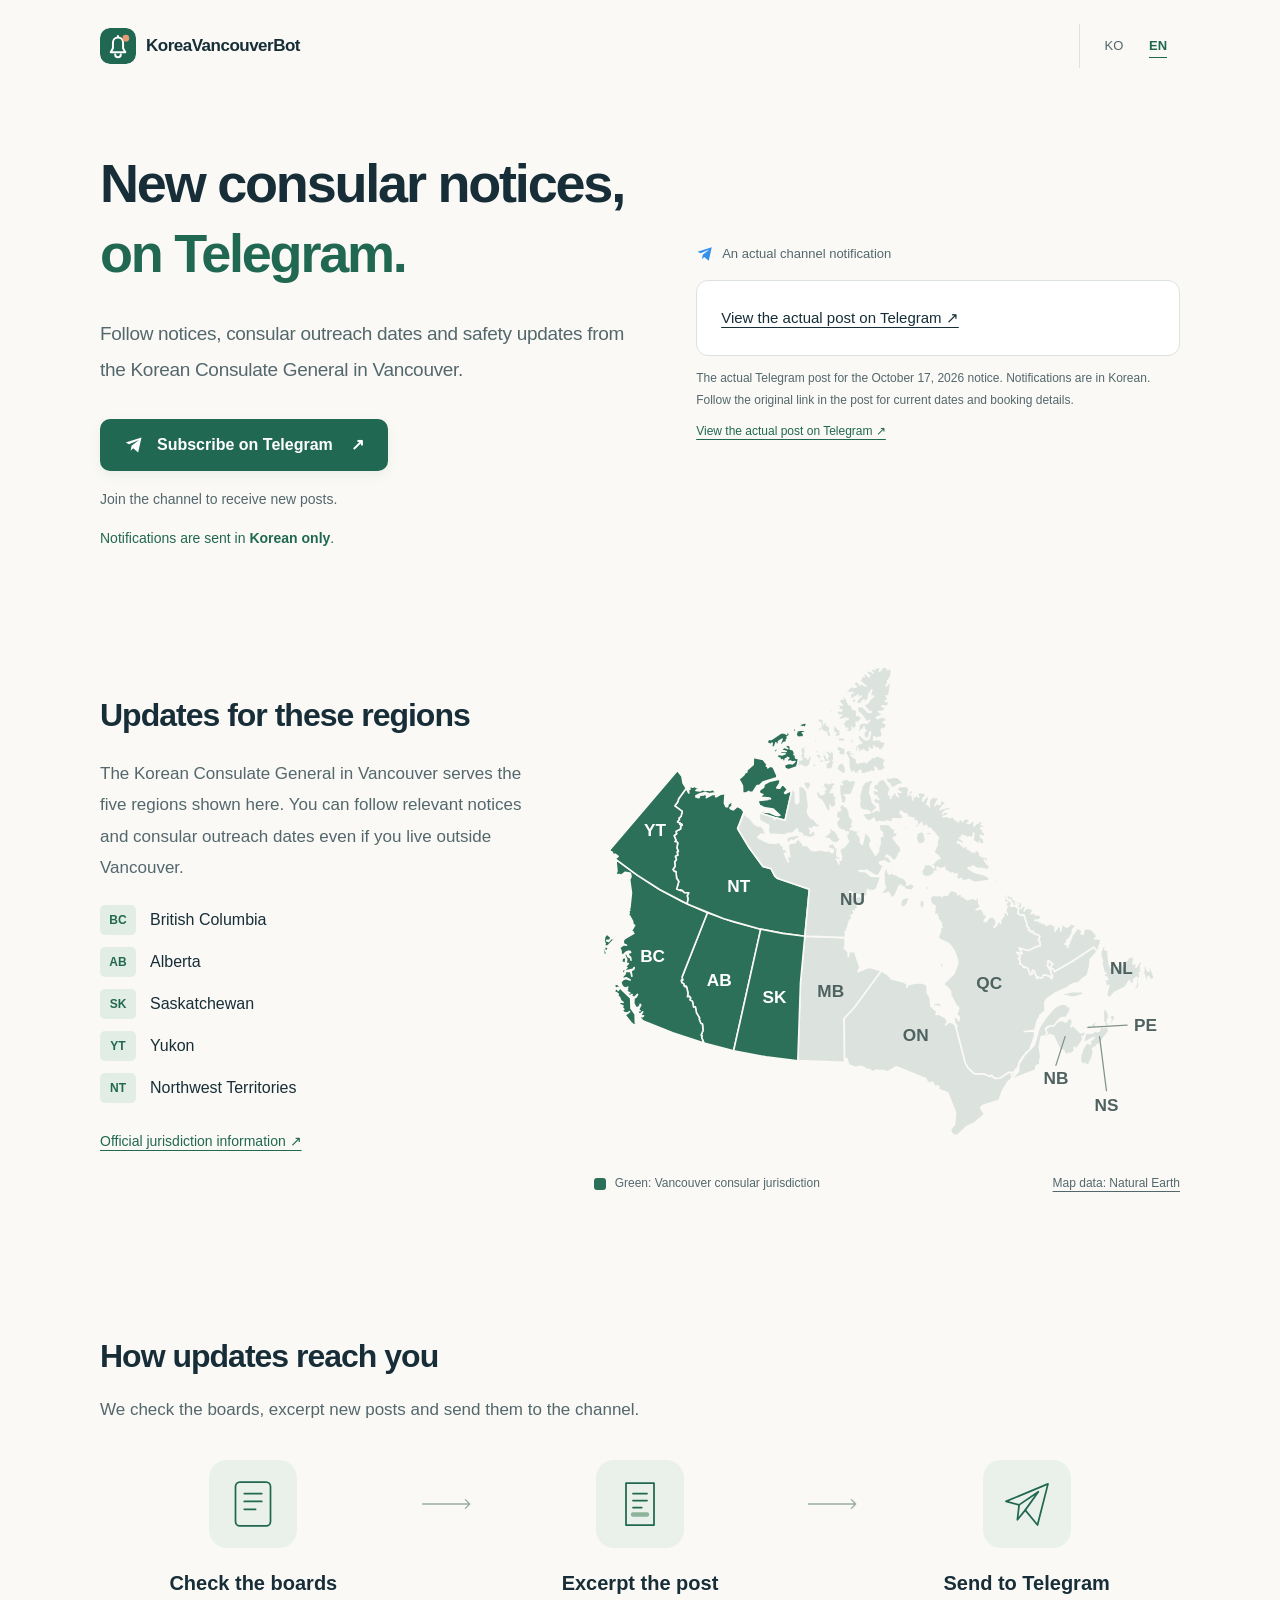
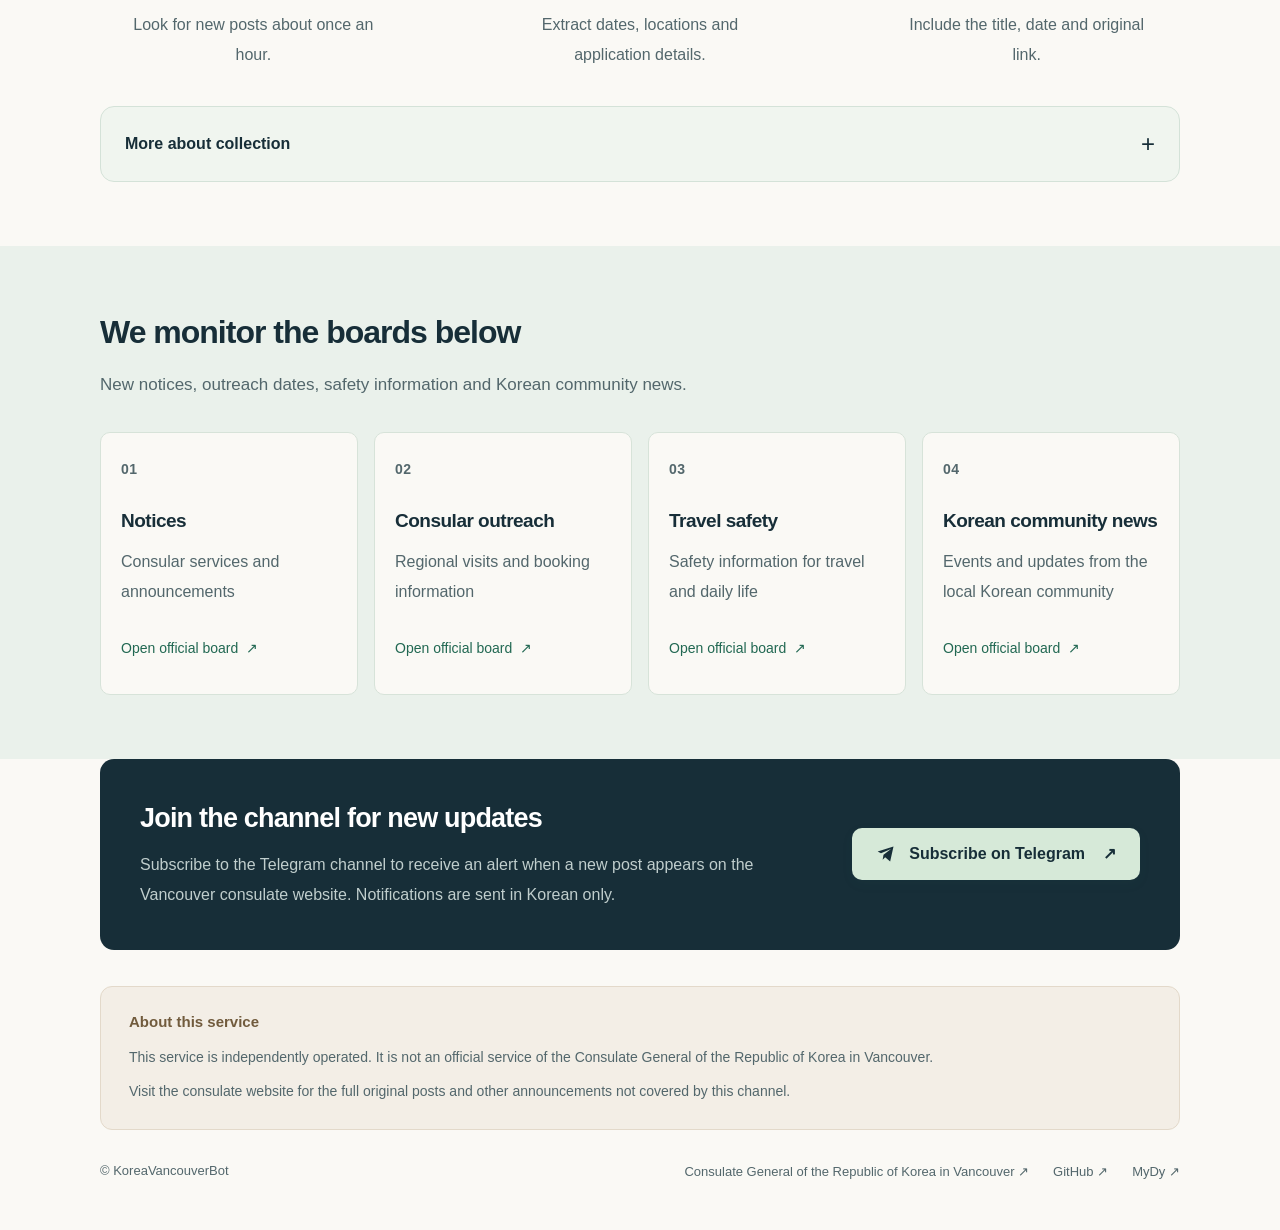
==== commit 678c96bb: "Explain notification delivery before listing monitored boards" ====
--- a/site/index.html
+++ b/site/index.html
@@ -50,8 +50,8 @@
       </figure>
     </section>
     <section class="coverage wrap reveal" id="coverage" aria-labelledby="coverage-title"><div class="coverage-copy"><h2 id="coverage-title">이 지역의 소식을 안내해요</h2><p>주밴쿠버총영사관은 아래 다섯 지역을 관할합니다. 밴쿠버 외 지역에 거주하셔도 필요한 공지와 순회영사 일정을 받아보실 수 있어요.</p><ul class="region-list"><li><span class="region-code">BC</span><span>브리티시컬럼비아</span></li><li><span class="region-code">AB</span><span>알버타</span></li><li><span class="region-code">SK</span><span>서스캐처원</span></li><li><span class="region-code">YT</span><span>유콘</span></li><li><span class="region-code">NT</span><span>노스웨스트 준주</span></li></ul><a class="inline-link" href="https://www.mofa.go.kr/ca-ko/wpge/m_5340/contents.do" target="_blank" rel="noopener noreferrer">공식 관할지역 안내 ↗</a></div><figure class="coverage-map"><img src="canada-jurisdiction.svg" width="510" height="438" alt="캐나다 지도에서 주밴쿠버총영사관 관할지역인 브리티시컬럼비아, 알버타, 서스캐처원, 유콘, 노스웨스트 준주가 초록색으로 표시돼 있습니다." loading="lazy"><figcaption><span class="map-legend"><span aria-hidden="true"></span>초록색 : 밴쿠버 영사관 관할지</span><a href="https://www.naturalearthdata.com/" target="_blank" rel="noopener noreferrer">지도 데이터: Natural Earth</a></figcaption></figure></section>
+    <section class="how wrap reveal" aria-labelledby="how-title"><div class="section-heading"><h2 id="how-title">새 글은 이렇게 전해드려요</h2><p>게시판을 확인하고, 새로 올라온 글의 내용을 발췌해 채널로 보냅니다.</p></div><div class="process-track"><article class="flow-step"><svg viewBox="0 0 64 64" aria-hidden="true"><rect x="12" y="7" width="40" height="50" rx="5"/><path d="M22 20h20M22 29h20M22 38h13"/></svg><h3>게시판 확인</h3><p>약 1시간 간격으로 새 글을 확인해요.</p></article><div class="flow-connector" aria-hidden="true"><svg viewBox="0 0 64 20"><path d="M4 10h54m-5-5 5 5-5 5"/><circle class="flow-bead" cx="4" cy="10" r="3"/></svg></div><article class="flow-step"><svg viewBox="0 0 64 64" aria-hidden="true"><path d="M16 8h32v48H16zM24 20h16M24 28h16M24 36h10"/><path class="highlight-stroke" d="M24 44h16"/></svg><h3>본문 발췌</h3><p>일정·장소·신청 안내 등을 발췌해요.</p></article><div class="flow-connector" aria-hidden="true"><svg viewBox="0 0 64 20"><path d="M4 10h54m-5-5 5 5-5 5"/><circle class="flow-bead" cx="4" cy="10" r="3"/></svg></div><article class="flow-step"><svg viewBox="0 0 64 64" aria-hidden="true"><path d="m8 29 48-20-12 47-14-17-9 11 2-17Z"/><path d="m23 33 22-15-15 21"/></svg><h3>채널로 전달</h3><p>제목·작성일·원문 링크를 함께 보내요.</p></article></div><details class="technical-details"><summary>수집 방식 자세히 보기<span aria-hidden="true">+</span></summary><div class="technical-content"><div class="collection-overview"><section><span class="detail-label">읽는 자료</span><h3>공식 게시판과 RSS</h3><p>각 게시판의 최근 3페이지를 확인합니다. 공지사항은 공식 RSS도 함께 읽어 새 글을 찾습니다.</p></section><section><span class="detail-label">알림에 담는 내용</span><h3>원문에서 최대 320자 발췌</h3><p>첫 문단과 일시·장소·신청 안내를 발췌합니다. 해당 안내가 없으면 앞의 두 문단을 사용하며, AI로 내용을 새로 쓰지는 않습니다.</p></section></div><section class="source-panel"><h3>읽는 주소</h3><p>아래 목록에서 새 글을 찾은 뒤, 각 게시글의 원문 페이지를 읽습니다.</p><ul class="source-list"><li><span class="source-type">HTML</span><a href="https://overseas.mofa.go.kr/ca-vancouver-ko/brd/m_4585/list.do" target="_blank" rel="noopener noreferrer"><strong>공지사항 <span aria-hidden="true">↗</span></strong><span class="source-url">https://overseas.mofa.go.kr/ca-vancouver-ko/brd/m_4585/list.do</span></a></li><li><span class="source-type">HTML</span><a href="https://overseas.mofa.go.kr/ca-vancouver-ko/brd/m_20174/list.do" target="_blank" rel="noopener noreferrer"><strong>순회영사 <span aria-hidden="true">↗</span></strong><span class="source-url">https://overseas.mofa.go.kr/ca-vancouver-ko/brd/m_20174/list.do</span></a></li><li><span class="source-type">HTML</span><a href="https://overseas.mofa.go.kr/ca-vancouver-ko/brd/m_27536/list.do" target="_blank" rel="noopener noreferrer"><strong>해외여행안전정보 <span aria-hidden="true">↗</span></strong><span class="source-url">https://overseas.mofa.go.kr/ca-vancouver-ko/brd/m_27536/list.do</span></a></li><li><span class="source-type">HTML</span><a href="https://overseas.mofa.go.kr/ca-vancouver-ko/brd/m_24795/list.do" target="_blank" rel="noopener noreferrer"><strong>동포/지역한인회 소식 <span aria-hidden="true">↗</span></strong><span class="source-url">https://overseas.mofa.go.kr/ca-vancouver-ko/brd/m_24795/list.do</span></a></li><li><span class="source-type">RSS</span><a href="https://overseas.mofa.go.kr/ca-vancouver-ko/brd/rss.do?brdId=4004" target="_blank" rel="noopener noreferrer"><strong>공지사항 RSS <span aria-hidden="true">↗</span></strong><span class="source-url">https://overseas.mofa.go.kr/ca-vancouver-ko/brd/rss.do?brdId=4004</span></a></li></ul><p class="source-footnote">원문 주소 형식: <code>…/brd/게시판ID/view.do?seq=글번호</code></p></section><section class="delivery-notes"><h3>알림을 받을 때 알아두세요</h3><dl><div><dt>새 글과 수정된 글</dt><dd>처음 확인한 기존 글은 보내지 않고, 이후 새로 발견한 글부터 알려드립니다. 제목이나 본문이 바뀌면 ‘📝 게시글 수정’ 알림을 따로 보내드립니다. 수정 알림에는 원문의 수정일을 표시하고, 수정일이 없으면 밴쿠버 기준 변경 확인일을 구분해 표시합니다. 수정 여부를 처음 확인하는 글은 현재 내용을 기준으로 저장합니다.</dd></div><div><dt>오류가 발생하면</dt><dd>게시글 수집이나 알림 전송에 실패하면 다음 확인 주기에 다시 시도합니다.</dd></div><div><dt>확인 주기</dt><dd>게시판 확인을 마치면 60분 뒤에 다시 확인합니다. 최근 목록의 글은 매번 수정 여부도 확인하고, 목록에서 벗어난 저장된 글은 하루 한 번 다시 읽습니다. 게시 시점과 알림 시점에는 차이가 있을 수 있어요. 홈페이지 연결이 끊기거나 구조가 바뀌면 알림이 늦어지거나 일부 글을 놓칠 수 있습니다.</dd></div><div><dt>이미지와 첨부파일</dt><dd>이미지 속 글자와 첨부 PDF·문서는 읽지 않습니다. 같은 주소의 이미지·파일 내용만 바뀐 경우나 별도 첨부파일의 변경은 감지하지 못합니다. 이미지뿐인 글은 원문 확인 안내를 보내드리니, 자세한 내용은 원문을 확인해 주세요.</dd></div></dl></section><a class="inline-link" href="https://github.com/yoobato/mydy-korvanbot" target="_blank" rel="noopener noreferrer">코드와 문서 보기 ↗</a></div></details></section>
     <section class="boards-section" id="boards" aria-labelledby="boards-title"><div class="wrap"><div class="section-heading"><h2 id="boards-title">아래의 게시판을 확인합니다.</h2><p>공지, 순회영사 일정, 안전 안내와 지역 소식을 모니터링합니다.</p></div><div class="board-grid"><a class="board-card reveal" href="https://www.mofa.go.kr/ca-vancouver-ko/brd/m_4585/list.do" target="_blank" rel="noopener noreferrer"><span class="card-number" aria-hidden="true">01</span><h3>공지사항</h3><p>영사 업무와 공관의 주요 안내</p><span class="source-label">공식 게시판 보기 <span aria-hidden="true">↗</span></span></a><a class="board-card reveal" href="https://www.mofa.go.kr/ca-vancouver-ko/brd/m_20174/list.do" target="_blank" rel="noopener noreferrer"><span class="card-number" aria-hidden="true">02</span><h3>순회영사</h3><p>지역별 방문 일정과 사전 예약 안내</p><span class="source-label">공식 게시판 보기 <span aria-hidden="true">↗</span></span></a><a class="board-card reveal" href="https://www.mofa.go.kr/ca-vancouver-ko/brd/m_27536/list.do" target="_blank" rel="noopener noreferrer"><span class="card-number" aria-hidden="true">03</span><h3>해외여행안전정보</h3><p>여행과 현지 생활에 필요한 안전 정보</p><span class="source-label">공식 게시판 보기 <span aria-hidden="true">↗</span></span></a><a class="board-card reveal" href="https://www.mofa.go.kr/ca-vancouver-ko/brd/m_24795/list.do" target="_blank" rel="noopener noreferrer"><span class="card-number" aria-hidden="true">04</span><h3>동포/지역한인회 소식</h3><p>관할지역 한인 사회의 행사와 소식</p><span class="source-label">공식 게시판 보기 <span aria-hidden="true">↗</span></span></a></div></div></section>
-    <section class="how wrap reveal" aria-labelledby="how-title"><div class="section-heading"><h2 id="how-title">새 글은 이렇게 전해드려요</h2><p>게시판을 확인하고, 새로 올라온 글의 내용을 발췌해 채널로 보냅니다.</p></div><div class="process-track"><article class="flow-step"><svg viewBox="0 0 64 64" aria-hidden="true"><rect x="12" y="7" width="40" height="50" rx="5"/><path d="M22 20h20M22 29h20M22 38h13"/></svg><h3>게시판 확인</h3><p>약 1시간 간격으로 새 글을 확인해요.</p></article><div class="flow-connector" aria-hidden="true"><svg viewBox="0 0 64 20"><path d="M4 10h54m-5-5 5 5-5 5"/><circle class="flow-bead" cx="4" cy="10" r="3"/></svg></div><article class="flow-step"><svg viewBox="0 0 64 64" aria-hidden="true"><path d="M16 8h32v48H16zM24 20h16M24 28h16M24 36h10"/><path class="highlight-stroke" d="M24 44h16"/></svg><h3>본문 발췌</h3><p>일정·장소·신청 안내 등을 발췌해요.</p></article><div class="flow-connector" aria-hidden="true"><svg viewBox="0 0 64 20"><path d="M4 10h54m-5-5 5 5-5 5"/><circle class="flow-bead" cx="4" cy="10" r="3"/></svg></div><article class="flow-step"><svg viewBox="0 0 64 64" aria-hidden="true"><path d="m8 29 48-20-12 47-14-17-9 11 2-17Z"/><path d="m23 33 22-15-15 21"/></svg><h3>채널로 전달</h3><p>제목·작성일·원문 링크를 함께 보내요.</p></article></div><details class="technical-details"><summary>수집 방식 자세히 보기<span aria-hidden="true">+</span></summary><div class="technical-content"><div class="collection-overview"><section><span class="detail-label">읽는 자료</span><h3>공식 게시판과 RSS</h3><p>각 게시판의 최근 3페이지를 확인합니다. 공지사항은 공식 RSS도 함께 읽어 새 글을 찾습니다.</p></section><section><span class="detail-label">알림에 담는 내용</span><h3>원문에서 최대 320자 발췌</h3><p>첫 문단과 일시·장소·신청 안내를 발췌합니다. 해당 안내가 없으면 앞의 두 문단을 사용하며, AI로 내용을 새로 쓰지는 않습니다.</p></section></div><section class="source-panel"><h3>읽는 주소</h3><p>아래 목록에서 새 글을 찾은 뒤, 각 게시글의 원문 페이지를 읽습니다.</p><ul class="source-list"><li><span class="source-type">HTML</span><a href="https://overseas.mofa.go.kr/ca-vancouver-ko/brd/m_4585/list.do" target="_blank" rel="noopener noreferrer"><strong>공지사항 <span aria-hidden="true">↗</span></strong><span class="source-url">https://overseas.mofa.go.kr/ca-vancouver-ko/brd/m_4585/list.do</span></a></li><li><span class="source-type">HTML</span><a href="https://overseas.mofa.go.kr/ca-vancouver-ko/brd/m_20174/list.do" target="_blank" rel="noopener noreferrer"><strong>순회영사 <span aria-hidden="true">↗</span></strong><span class="source-url">https://overseas.mofa.go.kr/ca-vancouver-ko/brd/m_20174/list.do</span></a></li><li><span class="source-type">HTML</span><a href="https://overseas.mofa.go.kr/ca-vancouver-ko/brd/m_27536/list.do" target="_blank" rel="noopener noreferrer"><strong>해외여행안전정보 <span aria-hidden="true">↗</span></strong><span class="source-url">https://overseas.mofa.go.kr/ca-vancouver-ko/brd/m_27536/list.do</span></a></li><li><span class="source-type">HTML</span><a href="https://overseas.mofa.go.kr/ca-vancouver-ko/brd/m_24795/list.do" target="_blank" rel="noopener noreferrer"><strong>동포/지역한인회 소식 <span aria-hidden="true">↗</span></strong><span class="source-url">https://overseas.mofa.go.kr/ca-vancouver-ko/brd/m_24795/list.do</span></a></li><li><span class="source-type">RSS</span><a href="https://overseas.mofa.go.kr/ca-vancouver-ko/brd/rss.do?brdId=4004" target="_blank" rel="noopener noreferrer"><strong>공지사항 RSS <span aria-hidden="true">↗</span></strong><span class="source-url">https://overseas.mofa.go.kr/ca-vancouver-ko/brd/rss.do?brdId=4004</span></a></li></ul><p class="source-footnote">원문 주소 형식: <code>…/brd/게시판ID/view.do?seq=글번호</code></p></section><section class="delivery-notes"><h3>알림을 받을 때 알아두세요</h3><dl><div><dt>새 글과 수정된 글</dt><dd>처음 확인한 기존 글은 보내지 않고, 이후 새로 발견한 글부터 알려드립니다. 제목이나 본문이 바뀌면 ‘📝 게시글 수정’ 알림을 따로 보내드립니다. 수정 알림에는 원문의 수정일을 표시하고, 수정일이 없으면 밴쿠버 기준 변경 확인일을 구분해 표시합니다. 수정 여부를 처음 확인하는 글은 현재 내용을 기준으로 저장합니다.</dd></div><div><dt>오류가 발생하면</dt><dd>게시글 수집이나 알림 전송에 실패하면 다음 확인 주기에 다시 시도합니다.</dd></div><div><dt>확인 주기</dt><dd>게시판 확인을 마치면 60분 뒤에 다시 확인합니다. 최근 목록의 글은 매번 수정 여부도 확인하고, 목록에서 벗어난 저장된 글은 하루 한 번 다시 읽습니다. 게시 시점과 알림 시점에는 차이가 있을 수 있어요. 홈페이지 연결이 끊기거나 구조가 바뀌면 알림이 늦어지거나 일부 글을 놓칠 수 있습니다.</dd></div><div><dt>이미지와 첨부파일</dt><dd>이미지 속 글자와 첨부 PDF·문서는 읽지 않습니다. 같은 주소의 이미지·파일 내용만 바뀐 경우나 별도 첨부파일의 변경은 감지하지 못합니다. 이미지뿐인 글은 원문 확인 안내를 보내드리니, 자세한 내용은 원문을 확인해 주세요.</dd></div></dl></section><a class="inline-link" href="https://github.com/yoobato/mydy-korvanbot" target="_blank" rel="noopener noreferrer">코드와 문서 보기 ↗</a></div></details></section>
     <section class="cta wrap"><div><h2>채널에 참여하여 새 소식을 받아보세요.</h2><p>텔레그램 채널을 구독하면 밴쿠버 영사관 웹사이트에 새 글이 올라왔을 때 알림을 받을 수 있습니다.</p></div><a class="button" href="https://t.me/korea_vancouver"><svg viewBox="0 0 24 24" aria-hidden="true"><path d="m21 3-4 18-6-5-3 3 1-6 9-7-12 5-4-2Z"/></svg>텔레그램 채널 구독 <span aria-hidden="true">↗</span></a></section>
   </main>
   <footer class="wrap"><aside class="service-disclaimer" aria-labelledby="service-notice-title"><h2 id="service-notice-title">서비스 안내</h2><p>이 서비스는 개인이 운영하며, 주밴쿠버 대한민국 총영사관의 공식 서비스가 아닙니다.</p><p>게시글의 원문 전체와 이 채널에서 전하지 않는 다른 공지는 영사관 홈페이지에서 확인하실 수 있습니다.</p></aside><div class="footer-bottom"><p>© KoreaVancouverBot</p><nav aria-label="관련 링크"><a href="https://www.mofa.go.kr/ca-vancouver-ko/index.do" target="_blank" rel="noopener noreferrer">주밴쿠버 대한민국 <span class="link-tail">총영사관 <span aria-hidden="true">↗</span></span></a><a href="https://github.com/yoobato/mydy-korvanbot" target="_blank" rel="noopener noreferrer">GitHub <span aria-hidden="true">↗</span></a><a href="https://mydy.kr/" target="_blank" rel="noopener noreferrer">MyDy <span aria-hidden="true">↗</span></a></nav></div></footer>
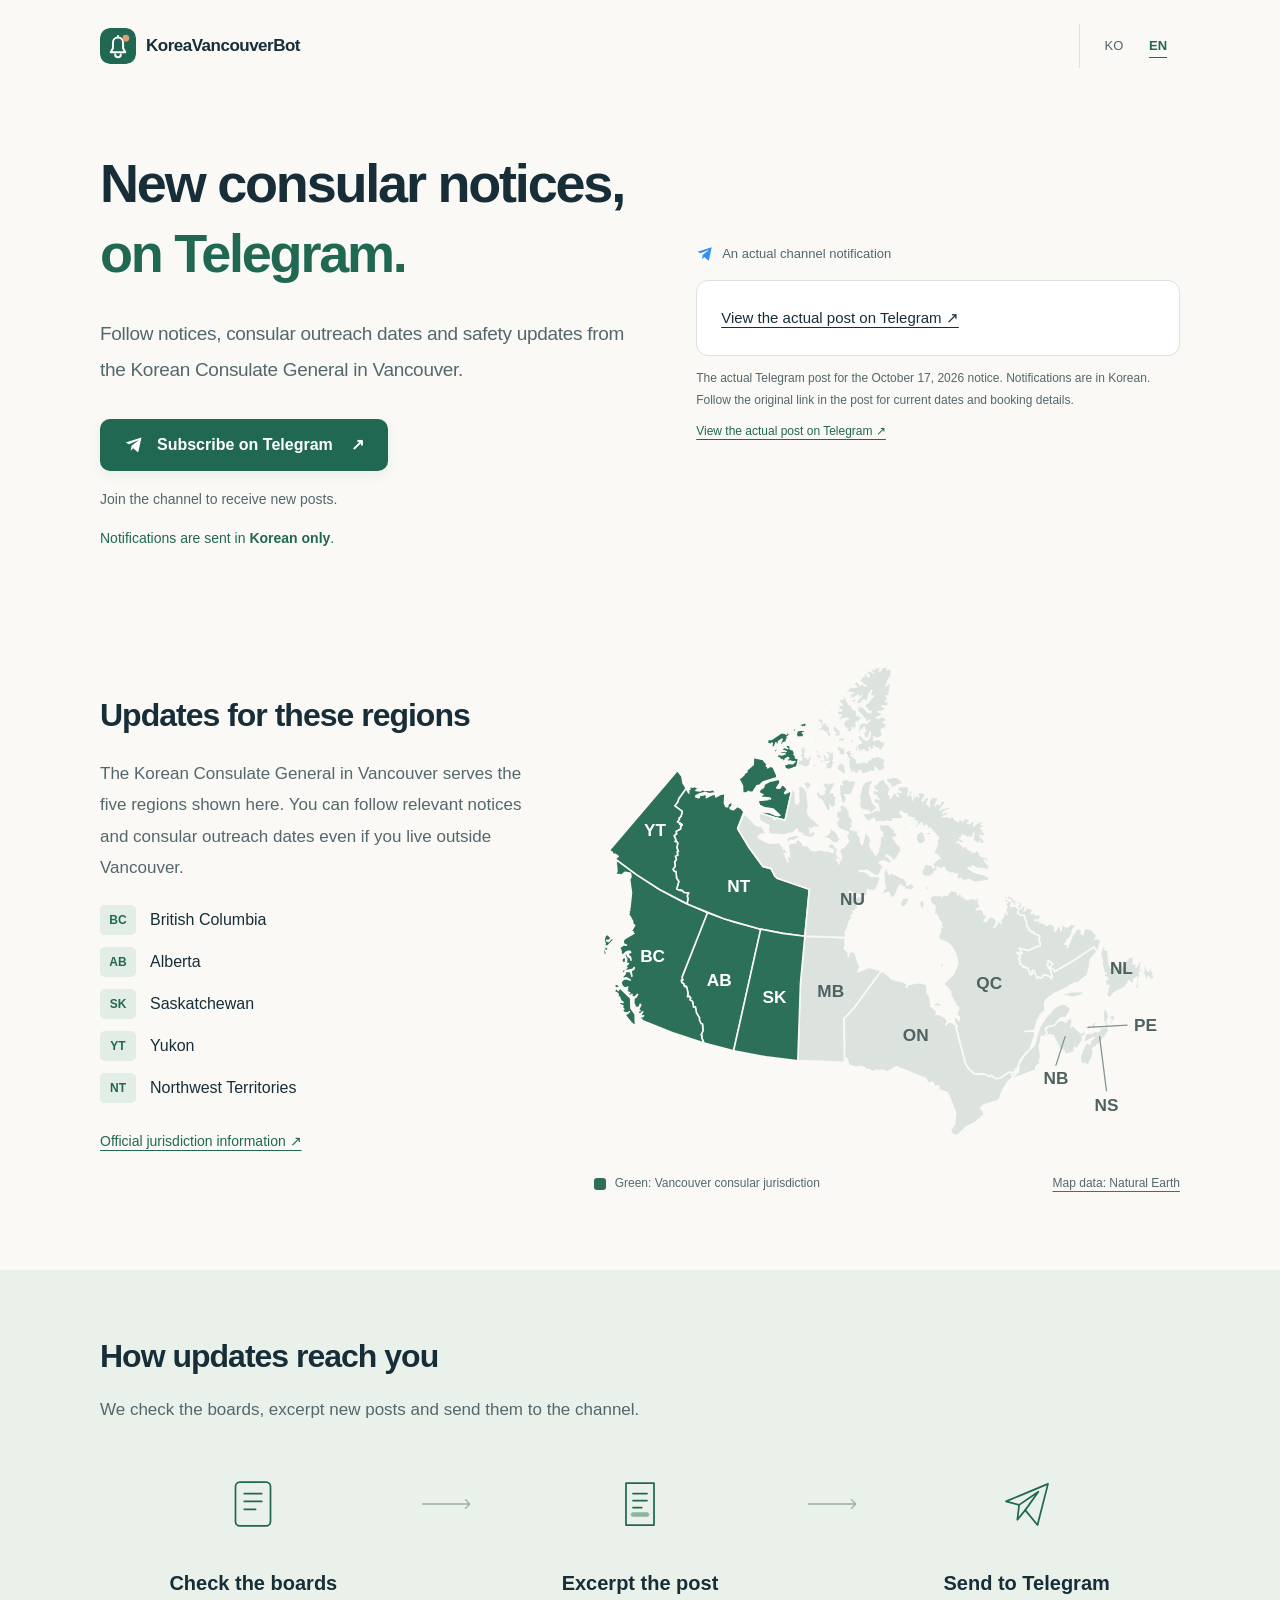
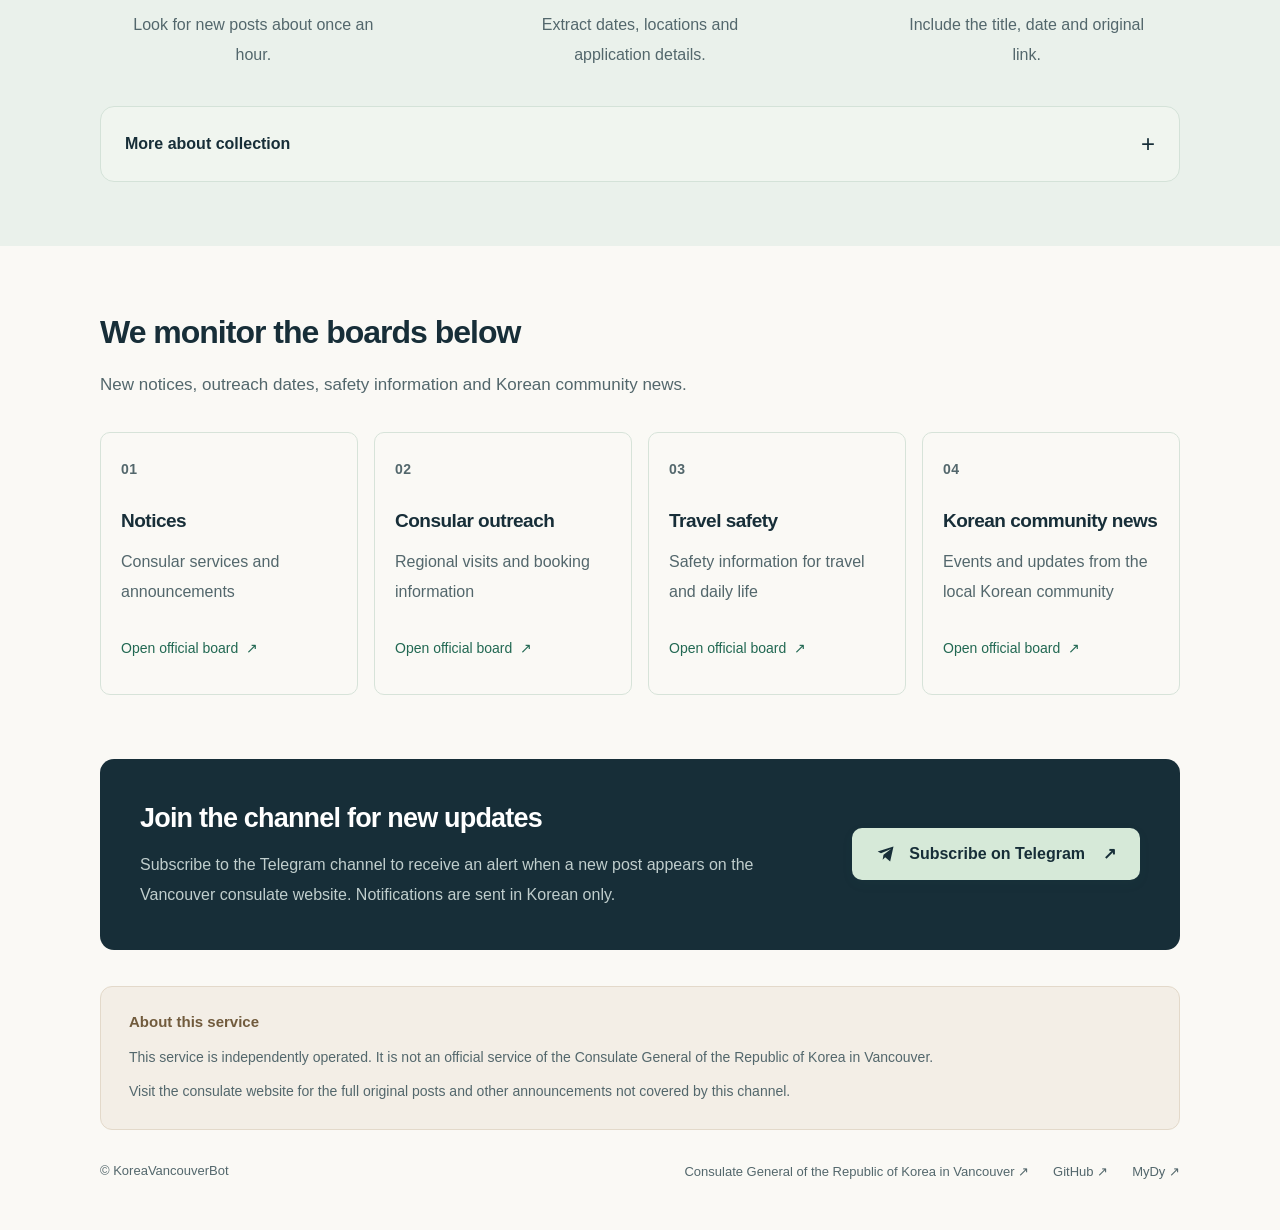
==== commit fab68fc7: "Preserve alternating backgrounds after reordering page sections" ====
--- a/site/index.html
+++ b/site/index.html
@@ -50,7 +50,7 @@
       </figure>
     </section>
     <section class="coverage wrap reveal" id="coverage" aria-labelledby="coverage-title"><div class="coverage-copy"><h2 id="coverage-title">이 지역의 소식을 안내해요</h2><p>주밴쿠버총영사관은 아래 다섯 지역을 관할합니다. 밴쿠버 외 지역에 거주하셔도 필요한 공지와 순회영사 일정을 받아보실 수 있어요.</p><ul class="region-list"><li><span class="region-code">BC</span><span>브리티시컬럼비아</span></li><li><span class="region-code">AB</span><span>알버타</span></li><li><span class="region-code">SK</span><span>서스캐처원</span></li><li><span class="region-code">YT</span><span>유콘</span></li><li><span class="region-code">NT</span><span>노스웨스트 준주</span></li></ul><a class="inline-link" href="https://www.mofa.go.kr/ca-ko/wpge/m_5340/contents.do" target="_blank" rel="noopener noreferrer">공식 관할지역 안내 ↗</a></div><figure class="coverage-map"><img src="canada-jurisdiction.svg" width="510" height="438" alt="캐나다 지도에서 주밴쿠버총영사관 관할지역인 브리티시컬럼비아, 알버타, 서스캐처원, 유콘, 노스웨스트 준주가 초록색으로 표시돼 있습니다." loading="lazy"><figcaption><span class="map-legend"><span aria-hidden="true"></span>초록색 : 밴쿠버 영사관 관할지</span><a href="https://www.naturalearthdata.com/" target="_blank" rel="noopener noreferrer">지도 데이터: Natural Earth</a></figcaption></figure></section>
-    <section class="how wrap reveal" aria-labelledby="how-title"><div class="section-heading"><h2 id="how-title">새 글은 이렇게 전해드려요</h2><p>게시판을 확인하고, 새로 올라온 글의 내용을 발췌해 채널로 보냅니다.</p></div><div class="process-track"><article class="flow-step"><svg viewBox="0 0 64 64" aria-hidden="true"><rect x="12" y="7" width="40" height="50" rx="5"/><path d="M22 20h20M22 29h20M22 38h13"/></svg><h3>게시판 확인</h3><p>약 1시간 간격으로 새 글을 확인해요.</p></article><div class="flow-connector" aria-hidden="true"><svg viewBox="0 0 64 20"><path d="M4 10h54m-5-5 5 5-5 5"/><circle class="flow-bead" cx="4" cy="10" r="3"/></svg></div><article class="flow-step"><svg viewBox="0 0 64 64" aria-hidden="true"><path d="M16 8h32v48H16zM24 20h16M24 28h16M24 36h10"/><path class="highlight-stroke" d="M24 44h16"/></svg><h3>본문 발췌</h3><p>일정·장소·신청 안내 등을 발췌해요.</p></article><div class="flow-connector" aria-hidden="true"><svg viewBox="0 0 64 20"><path d="M4 10h54m-5-5 5 5-5 5"/><circle class="flow-bead" cx="4" cy="10" r="3"/></svg></div><article class="flow-step"><svg viewBox="0 0 64 64" aria-hidden="true"><path d="m8 29 48-20-12 47-14-17-9 11 2-17Z"/><path d="m23 33 22-15-15 21"/></svg><h3>채널로 전달</h3><p>제목·작성일·원문 링크를 함께 보내요.</p></article></div><details class="technical-details"><summary>수집 방식 자세히 보기<span aria-hidden="true">+</span></summary><div class="technical-content"><div class="collection-overview"><section><span class="detail-label">읽는 자료</span><h3>공식 게시판과 RSS</h3><p>각 게시판의 최근 3페이지를 확인합니다. 공지사항은 공식 RSS도 함께 읽어 새 글을 찾습니다.</p></section><section><span class="detail-label">알림에 담는 내용</span><h3>원문에서 최대 320자 발췌</h3><p>첫 문단과 일시·장소·신청 안내를 발췌합니다. 해당 안내가 없으면 앞의 두 문단을 사용하며, AI로 내용을 새로 쓰지는 않습니다.</p></section></div><section class="source-panel"><h3>읽는 주소</h3><p>아래 목록에서 새 글을 찾은 뒤, 각 게시글의 원문 페이지를 읽습니다.</p><ul class="source-list"><li><span class="source-type">HTML</span><a href="https://overseas.mofa.go.kr/ca-vancouver-ko/brd/m_4585/list.do" target="_blank" rel="noopener noreferrer"><strong>공지사항 <span aria-hidden="true">↗</span></strong><span class="source-url">https://overseas.mofa.go.kr/ca-vancouver-ko/brd/m_4585/list.do</span></a></li><li><span class="source-type">HTML</span><a href="https://overseas.mofa.go.kr/ca-vancouver-ko/brd/m_20174/list.do" target="_blank" rel="noopener noreferrer"><strong>순회영사 <span aria-hidden="true">↗</span></strong><span class="source-url">https://overseas.mofa.go.kr/ca-vancouver-ko/brd/m_20174/list.do</span></a></li><li><span class="source-type">HTML</span><a href="https://overseas.mofa.go.kr/ca-vancouver-ko/brd/m_27536/list.do" target="_blank" rel="noopener noreferrer"><strong>해외여행안전정보 <span aria-hidden="true">↗</span></strong><span class="source-url">https://overseas.mofa.go.kr/ca-vancouver-ko/brd/m_27536/list.do</span></a></li><li><span class="source-type">HTML</span><a href="https://overseas.mofa.go.kr/ca-vancouver-ko/brd/m_24795/list.do" target="_blank" rel="noopener noreferrer"><strong>동포/지역한인회 소식 <span aria-hidden="true">↗</span></strong><span class="source-url">https://overseas.mofa.go.kr/ca-vancouver-ko/brd/m_24795/list.do</span></a></li><li><span class="source-type">RSS</span><a href="https://overseas.mofa.go.kr/ca-vancouver-ko/brd/rss.do?brdId=4004" target="_blank" rel="noopener noreferrer"><strong>공지사항 RSS <span aria-hidden="true">↗</span></strong><span class="source-url">https://overseas.mofa.go.kr/ca-vancouver-ko/brd/rss.do?brdId=4004</span></a></li></ul><p class="source-footnote">원문 주소 형식: <code>…/brd/게시판ID/view.do?seq=글번호</code></p></section><section class="delivery-notes"><h3>알림을 받을 때 알아두세요</h3><dl><div><dt>새 글과 수정된 글</dt><dd>처음 확인한 기존 글은 보내지 않고, 이후 새로 발견한 글부터 알려드립니다. 제목이나 본문이 바뀌면 ‘📝 게시글 수정’ 알림을 따로 보내드립니다. 수정 알림에는 원문의 수정일을 표시하고, 수정일이 없으면 밴쿠버 기준 변경 확인일을 구분해 표시합니다. 수정 여부를 처음 확인하는 글은 현재 내용을 기준으로 저장합니다.</dd></div><div><dt>오류가 발생하면</dt><dd>게시글 수집이나 알림 전송에 실패하면 다음 확인 주기에 다시 시도합니다.</dd></div><div><dt>확인 주기</dt><dd>게시판 확인을 마치면 60분 뒤에 다시 확인합니다. 최근 목록의 글은 매번 수정 여부도 확인하고, 목록에서 벗어난 저장된 글은 하루 한 번 다시 읽습니다. 게시 시점과 알림 시점에는 차이가 있을 수 있어요. 홈페이지 연결이 끊기거나 구조가 바뀌면 알림이 늦어지거나 일부 글을 놓칠 수 있습니다.</dd></div><div><dt>이미지와 첨부파일</dt><dd>이미지 속 글자와 첨부 PDF·문서는 읽지 않습니다. 같은 주소의 이미지·파일 내용만 바뀐 경우나 별도 첨부파일의 변경은 감지하지 못합니다. 이미지뿐인 글은 원문 확인 안내를 보내드리니, 자세한 내용은 원문을 확인해 주세요.</dd></div></dl></section><a class="inline-link" href="https://github.com/yoobato/mydy-korvanbot" target="_blank" rel="noopener noreferrer">코드와 문서 보기 ↗</a></div></details></section>
+    <section class="how reveal" aria-labelledby="how-title"><div class="wrap"><div class="section-heading"><h2 id="how-title">새 글은 이렇게 전해드려요</h2><p>게시판을 확인하고, 새로 올라온 글의 내용을 발췌해 채널로 보냅니다.</p></div><div class="process-track"><article class="flow-step"><svg viewBox="0 0 64 64" aria-hidden="true"><rect x="12" y="7" width="40" height="50" rx="5"/><path d="M22 20h20M22 29h20M22 38h13"/></svg><h3>게시판 확인</h3><p>약 1시간 간격으로 새 글을 확인해요.</p></article><div class="flow-connector" aria-hidden="true"><svg viewBox="0 0 64 20"><path d="M4 10h54m-5-5 5 5-5 5"/><circle class="flow-bead" cx="4" cy="10" r="3"/></svg></div><article class="flow-step"><svg viewBox="0 0 64 64" aria-hidden="true"><path d="M16 8h32v48H16zM24 20h16M24 28h16M24 36h10"/><path class="highlight-stroke" d="M24 44h16"/></svg><h3>본문 발췌</h3><p>일정·장소·신청 안내 등을 발췌해요.</p></article><div class="flow-connector" aria-hidden="true"><svg viewBox="0 0 64 20"><path d="M4 10h54m-5-5 5 5-5 5"/><circle class="flow-bead" cx="4" cy="10" r="3"/></svg></div><article class="flow-step"><svg viewBox="0 0 64 64" aria-hidden="true"><path d="m8 29 48-20-12 47-14-17-9 11 2-17Z"/><path d="m23 33 22-15-15 21"/></svg><h3>채널로 전달</h3><p>제목·작성일·원문 링크를 함께 보내요.</p></article></div><details class="technical-details"><summary>수집 방식 자세히 보기<span aria-hidden="true">+</span></summary><div class="technical-content"><div class="collection-overview"><section><span class="detail-label">읽는 자료</span><h3>공식 게시판과 RSS</h3><p>각 게시판의 최근 3페이지를 확인합니다. 공지사항은 공식 RSS도 함께 읽어 새 글을 찾습니다.</p></section><section><span class="detail-label">알림에 담는 내용</span><h3>원문에서 최대 320자 발췌</h3><p>첫 문단과 일시·장소·신청 안내를 발췌합니다. 해당 안내가 없으면 앞의 두 문단을 사용하며, AI로 내용을 새로 쓰지는 않습니다.</p></section></div><section class="source-panel"><h3>읽는 주소</h3><p>아래 목록에서 새 글을 찾은 뒤, 각 게시글의 원문 페이지를 읽습니다.</p><ul class="source-list"><li><span class="source-type">HTML</span><a href="https://overseas.mofa.go.kr/ca-vancouver-ko/brd/m_4585/list.do" target="_blank" rel="noopener noreferrer"><strong>공지사항 <span aria-hidden="true">↗</span></strong><span class="source-url">https://overseas.mofa.go.kr/ca-vancouver-ko/brd/m_4585/list.do</span></a></li><li><span class="source-type">HTML</span><a href="https://overseas.mofa.go.kr/ca-vancouver-ko/brd/m_20174/list.do" target="_blank" rel="noopener noreferrer"><strong>순회영사 <span aria-hidden="true">↗</span></strong><span class="source-url">https://overseas.mofa.go.kr/ca-vancouver-ko/brd/m_20174/list.do</span></a></li><li><span class="source-type">HTML</span><a href="https://overseas.mofa.go.kr/ca-vancouver-ko/brd/m_27536/list.do" target="_blank" rel="noopener noreferrer"><strong>해외여행안전정보 <span aria-hidden="true">↗</span></strong><span class="source-url">https://overseas.mofa.go.kr/ca-vancouver-ko/brd/m_27536/list.do</span></a></li><li><span class="source-type">HTML</span><a href="https://overseas.mofa.go.kr/ca-vancouver-ko/brd/m_24795/list.do" target="_blank" rel="noopener noreferrer"><strong>동포/지역한인회 소식 <span aria-hidden="true">↗</span></strong><span class="source-url">https://overseas.mofa.go.kr/ca-vancouver-ko/brd/m_24795/list.do</span></a></li><li><span class="source-type">RSS</span><a href="https://overseas.mofa.go.kr/ca-vancouver-ko/brd/rss.do?brdId=4004" target="_blank" rel="noopener noreferrer"><strong>공지사항 RSS <span aria-hidden="true">↗</span></strong><span class="source-url">https://overseas.mofa.go.kr/ca-vancouver-ko/brd/rss.do?brdId=4004</span></a></li></ul><p class="source-footnote">원문 주소 형식: <code>…/brd/게시판ID/view.do?seq=글번호</code></p></section><section class="delivery-notes"><h3>알림을 받을 때 알아두세요</h3><dl><div><dt>새 글과 수정된 글</dt><dd>처음 확인한 기존 글은 보내지 않고, 이후 새로 발견한 글부터 알려드립니다. 제목이나 본문이 바뀌면 ‘📝 게시글 수정’ 알림을 따로 보내드립니다. 수정 알림에는 원문의 수정일을 표시하고, 수정일이 없으면 밴쿠버 기준 변경 확인일을 구분해 표시합니다. 수정 여부를 처음 확인하는 글은 현재 내용을 기준으로 저장합니다.</dd></div><div><dt>오류가 발생하면</dt><dd>게시글 수집이나 알림 전송에 실패하면 다음 확인 주기에 다시 시도합니다.</dd></div><div><dt>확인 주기</dt><dd>게시판 확인을 마치면 60분 뒤에 다시 확인합니다. 최근 목록의 글은 매번 수정 여부도 확인하고, 목록에서 벗어난 저장된 글은 하루 한 번 다시 읽습니다. 게시 시점과 알림 시점에는 차이가 있을 수 있어요. 홈페이지 연결이 끊기거나 구조가 바뀌면 알림이 늦어지거나 일부 글을 놓칠 수 있습니다.</dd></div><div><dt>이미지와 첨부파일</dt><dd>이미지 속 글자와 첨부 PDF·문서는 읽지 않습니다. 같은 주소의 이미지·파일 내용만 바뀐 경우나 별도 첨부파일의 변경은 감지하지 못합니다. 이미지뿐인 글은 원문 확인 안내를 보내드리니, 자세한 내용은 원문을 확인해 주세요.</dd></div></dl></section><a class="inline-link" href="https://github.com/yoobato/mydy-korvanbot" target="_blank" rel="noopener noreferrer">코드와 문서 보기 ↗</a></div></details></div></section>
     <section class="boards-section" id="boards" aria-labelledby="boards-title"><div class="wrap"><div class="section-heading"><h2 id="boards-title">아래의 게시판을 확인합니다.</h2><p>공지, 순회영사 일정, 안전 안내와 지역 소식을 모니터링합니다.</p></div><div class="board-grid"><a class="board-card reveal" href="https://www.mofa.go.kr/ca-vancouver-ko/brd/m_4585/list.do" target="_blank" rel="noopener noreferrer"><span class="card-number" aria-hidden="true">01</span><h3>공지사항</h3><p>영사 업무와 공관의 주요 안내</p><span class="source-label">공식 게시판 보기 <span aria-hidden="true">↗</span></span></a><a class="board-card reveal" href="https://www.mofa.go.kr/ca-vancouver-ko/brd/m_20174/list.do" target="_blank" rel="noopener noreferrer"><span class="card-number" aria-hidden="true">02</span><h3>순회영사</h3><p>지역별 방문 일정과 사전 예약 안내</p><span class="source-label">공식 게시판 보기 <span aria-hidden="true">↗</span></span></a><a class="board-card reveal" href="https://www.mofa.go.kr/ca-vancouver-ko/brd/m_27536/list.do" target="_blank" rel="noopener noreferrer"><span class="card-number" aria-hidden="true">03</span><h3>해외여행안전정보</h3><p>여행과 현지 생활에 필요한 안전 정보</p><span class="source-label">공식 게시판 보기 <span aria-hidden="true">↗</span></span></a><a class="board-card reveal" href="https://www.mofa.go.kr/ca-vancouver-ko/brd/m_24795/list.do" target="_blank" rel="noopener noreferrer"><span class="card-number" aria-hidden="true">04</span><h3>동포/지역한인회 소식</h3><p>관할지역 한인 사회의 행사와 소식</p><span class="source-label">공식 게시판 보기 <span aria-hidden="true">↗</span></span></a></div></div></section>
     <section class="cta wrap"><div><h2>채널에 참여하여 새 소식을 받아보세요.</h2><p>텔레그램 채널을 구독하면 밴쿠버 영사관 웹사이트에 새 글이 올라왔을 때 알림을 받을 수 있습니다.</p></div><a class="button" href="https://t.me/korea_vancouver"><svg viewBox="0 0 24 24" aria-hidden="true"><path d="m21 3-4 18-6-5-3 3 1-6 9-7-12 5-4-2Z"/></svg>텔레그램 채널 구독 <span aria-hidden="true">↗</span></a></section>
   </main>
--- a/site/style.css
+++ b/site/style.css
@@ -55,7 +55,7 @@
 .coverage-map figcaption a { display: inline-flex; align-items: center; min-height: 44px; }
 .map-legend { display: inline-flex; align-items: center; gap: 9px; }
 .map-legend > span { display: inline-block; width: 12px; height: 12px; border-radius: 3px; background: #2d7059; }
-.boards-section { background: var(--mint); padding-block: 64px; }
+.boards-section { background: var(--paper); padding-block: 64px; }
 .section-heading h2 { margin: 0 0 16px; }
 .section-heading > p { font-size: 17px; color: var(--muted); margin: 0; }
 .board-grid { display: grid; grid-template-columns: repeat(4, minmax(0, 1fr)); gap: 16px; margin-top: 32px; }
@@ -65,7 +65,7 @@
 .board-card h3 { font-size: 19px; font-weight: 650; margin: 24px 0 12px; letter-spacing: -.5px; line-height: 1.55; }
 .board-card p { font-size: 16px; color: var(--muted); line-height: 1.85; margin: 0 0 20px; }
 .source-label { display: inline-flex; align-items: center; gap: 8px; min-height: 44px; color: var(--green); font-size: 14px; margin-top: auto; }
-.how { padding-top: 64px; padding-bottom: 64px; }
+.how { background: var(--mint); padding-top: 64px; padding-bottom: 64px; }
 .process-track { display: grid; grid-template-columns: 1fr 56px 1fr 56px 1fr; gap: 12px; align-items: start; margin-top: 36px; }
 .flow-step { text-align: center; min-width: 0; }
 .flow-step > svg { display: block; width: 88px; height: 88px; padding: 16px; border-radius: 18px; background: var(--mint); margin: 0 auto 20px; fill: none; stroke: var(--green); stroke-width: 2; stroke-linecap: round; stroke-linejoin: round; }
